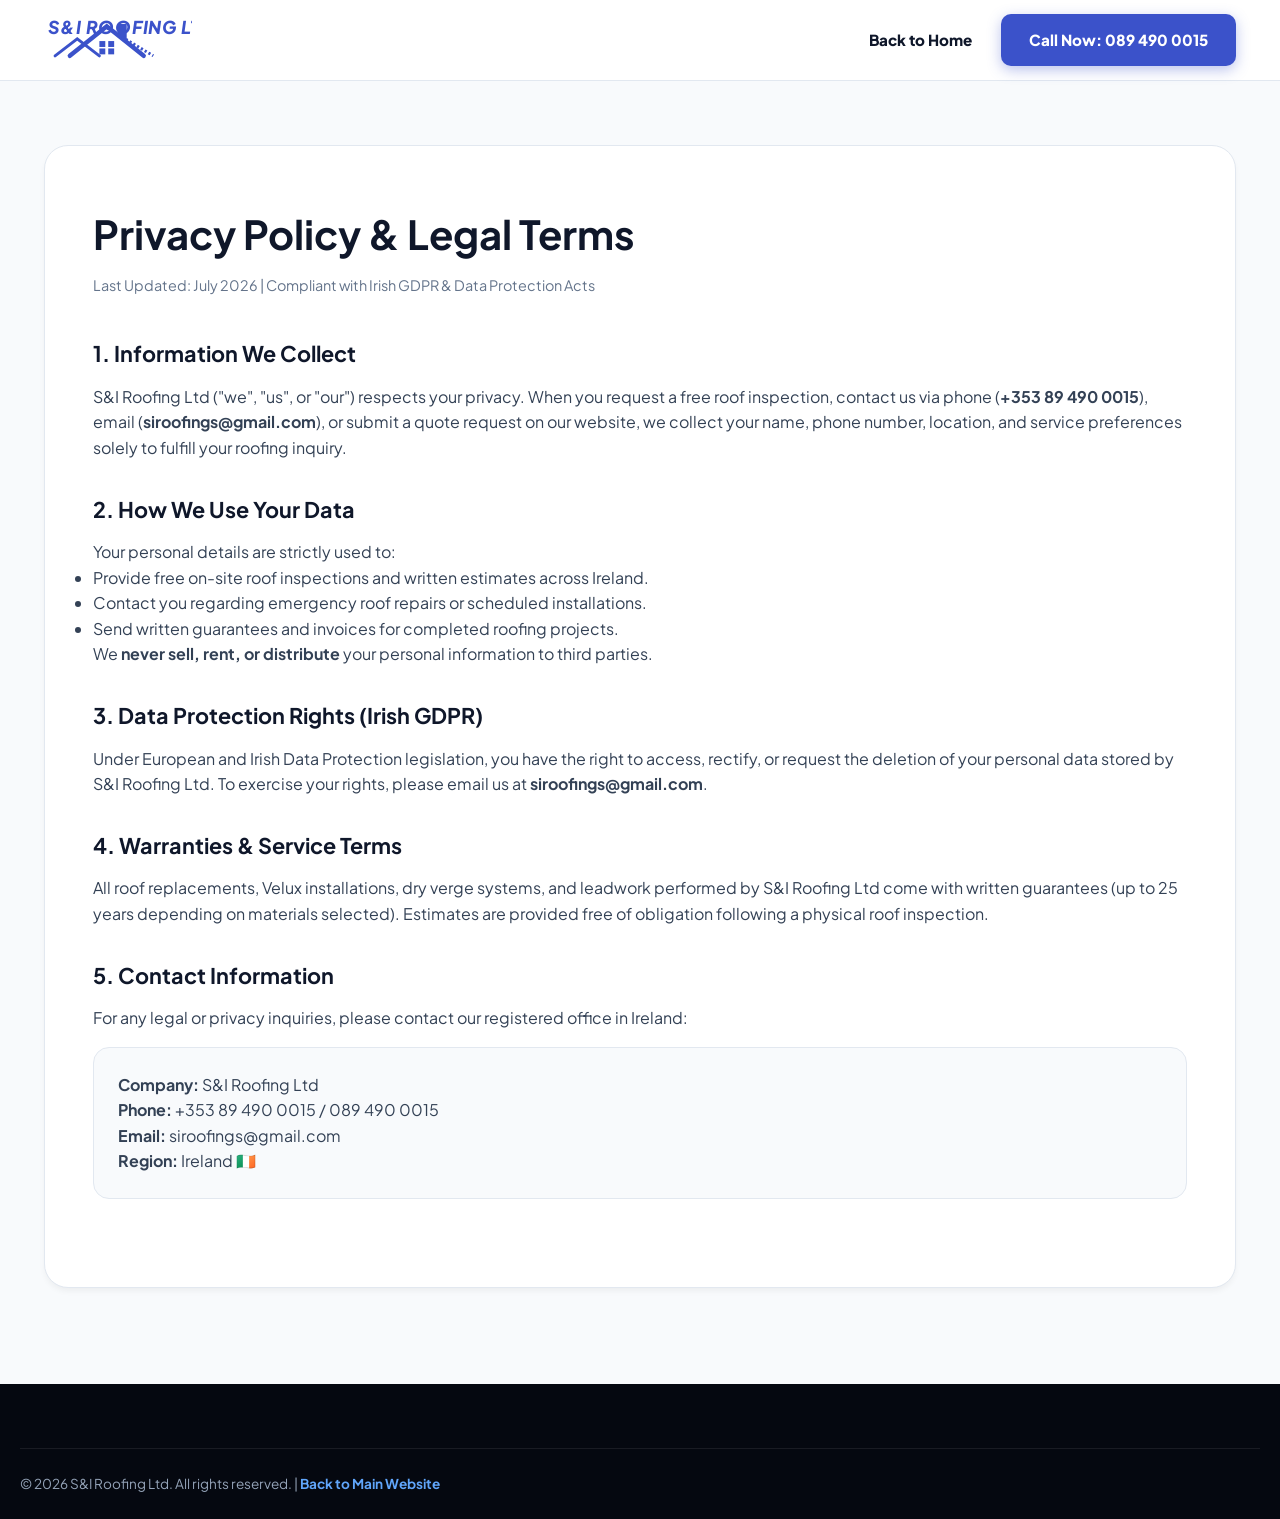
==== privacy.html @ 0b9075a7 "Update owner phone (+353 89 490 0015), fix dark contrast UI/UX, add auto-scroll marquee gallery and " ====
<!DOCTYPE html>
<html lang="en">
<head>
    <meta charset="UTF-8">
    <meta name="viewport" content="width=device-width, initial-scale=1.0">
    <title>Privacy Policy & Terms of Service | S&I Roofing Ltd Ireland</title>
    <meta name="description" content="Privacy policy and legal terms for S&I Roofing Ltd, registered in Ireland. Learn how we handle customer data under Irish GDPR laws.">
    <link rel="stylesheet" href="styles.css">
    <link rel="preconnect" href="https://fonts.googleapis.com">
    <link rel="preconnect" href="https://fonts.gstatic.com" crossorigin>
    <link href="https://fonts.googleapis.com/css2?family=Plus+Jakarta+Sans:wght@400;600;700;800&display=swap" rel="stylesheet">
</head>
<body class="legal-body">

    <!-- Header Navigation -->
    <header class="header">
        <div class="container nav-container">
            <a href="index.html" class="logo">
                <div class="logo-wrapper">
                    <svg class="logo-icon" viewBox="0 0 200 65" fill="none" xmlns="http://www.w3.org/2000/svg">
                        <text x="5" y="28" font-family="'Plus Jakarta Sans', sans-serif" font-weight="900" font-style="italic" font-size="24" fill="#3B52CA" letter-spacing="1">S&amp;I ROOFING LTD</text>
                        <path d="M15 58L45 35L75 58" stroke="#3B52CA" stroke-width="4" stroke-linecap="round"/>
                        <path d="M35 58L85 18L135 58" stroke="#3B52CA" stroke-width="6" stroke-linecap="round"/>
                        <path d="M100 28V15H112V37" fill="#3B52CA"/>
                        <rect x="75" y="38" width="8" height="8" fill="#3B52CA"/>
                        <rect x="87" y="38" width="8" height="8" fill="#3B52CA"/>
                        <rect x="75" y="48" width="8" height="8" fill="#3B52CA"/>
                        <rect x="87" y="48" width="8" height="8" fill="#3B52CA"/>
                        <line x1="85" y1="20" x2="148" y2="58" stroke="#3B52CA" stroke-width="4" stroke-dasharray="3 3"/>
                    </svg>
                </div>
            </a>

            <nav class="nav-menu">
                <a href="index.html">Back to Home</a>
                <a href="tel:+353894900015" class="btn btn-primary nav-cta">Call Now: 089 490 0015</a>
            </nav>
        </div>
    </header>

    <main class="container legal-content">
        <div class="legal-box">
            <h1>Privacy Policy &amp; Legal Terms</h1>
            <p class="legal-updated">Last Updated: July 2026 | Compliant with Irish GDPR &amp; Data Protection Acts</p>

            <section class="legal-section">
                <h2>1. Information We Collect</h2>
                <p>S&I Roofing Ltd ("we", "us", or "our") respects your privacy. When you request a free roof inspection, contact us via phone (<strong>+353 89 490 0015</strong>), email (<strong>siroofings@gmail.com</strong>), or submit a quote request on our website, we collect your name, phone number, location, and service preferences solely to fulfill your roofing inquiry.</p>
            </section>

            <section class="legal-section">
                <h2>2. How We Use Your Data</h2>
                <p>Your personal details are strictly used to:</p>
                <ul>
                    <li>Provide free on-site roof inspections and written estimates across Ireland.</li>
                    <li>Contact you regarding emergency roof repairs or scheduled installations.</li>
                    <li>Send written guarantees and invoices for completed roofing projects.</li>
                </ul>
                <p>We <strong>never sell, rent, or distribute</strong> your personal information to third parties.</p>
            </section>

            <section class="legal-section">
                <h2>3. Data Protection Rights (Irish GDPR)</h2>
                <p>Under European and Irish Data Protection legislation, you have the right to access, rectify, or request the deletion of your personal data stored by S&I Roofing Ltd. To exercise your rights, please email us at <strong>siroofings@gmail.com</strong>.</p>
            </section>

            <section class="legal-section">
                <h2>4. Warranties &amp; Service Terms</h2>
                <p>All roof replacements, Velux installations, dry verge systems, and leadwork performed by S&I Roofing Ltd come with written guarantees (up to 25 years depending on materials selected). Estimates are provided free of obligation following a physical roof inspection.</p>
            </section>

            <section class="legal-section">
                <h2>5. Contact Information</h2>
                <p>For any legal or privacy inquiries, please contact our registered office in Ireland:</p>
                <div class="legal-contact-card">
                    <p><strong>Company:</strong> S&amp;I Roofing Ltd</p>
                    <p><strong>Phone:</strong> +353 89 490 0015 / 089 490 0015</p>
                    <p><strong>Email:</strong> siroofings@gmail.com</p>
                    <p><strong>Region:</strong> Ireland 🇮🇪</p>
                </div>
            </section>
        </div>
    </main>

    <footer class="footer">
        <div class="container footer-bottom">
            <p>&copy; 2026 S&amp;I Roofing Ltd. All rights reserved. | <a href="index.html" class="legal-link">Back to Main Website</a></p>
        </div>
    </footer>

</body>
</html>
---- styles.css ----
/* ==========================================================================
   S&I ROOFING LTD - HIGH-CONTRAST EXECUTIVE DESIGN SYSTEM
   Brand Colors: Royal Blue (#3B52CA), Navy Midnight (#0B1120), Ice Blue (#F0F4FF)
   ========================================================================== */

:root {
    --brand-blue: #3B52CA;
    --brand-blue-hover: #273CB5;
    --brand-blue-light: #60A5FA;
    --brand-blue-soft: #EEF2FF;
    --brand-blue-glow: rgba(59, 82, 202, 0.35);
    
    --navy-dark: #0B1120;
    --navy-card: #151F38;
    --navy-border: rgba(255, 255, 255, 0.15);
    
    --text-heading: #0F172A;
    --text-body: #334155;
    --text-muted: #64748B;
    
    --bg-light: #F8FAFC;
    --bg-card: #FFFFFF;
    
    --gold: #F59E0B;
    --emerald: #10B981;
    --border-color: #E2E8F0;
    
    --radius-sm: 10px;
    --radius-md: 16px;
    --radius-lg: 24px;
    
    --shadow-sm: 0 4px 6px -1px rgba(0, 0, 0, 0.05);
    --shadow-md: 0 12px 24px -4px rgba(59, 82, 202, 0.15);
    --shadow-lg: 0 25px 50px -12px rgba(11, 17, 32, 0.25);
    
    --transition: all 0.3s cubic-bezier(0.16, 1, 0.3, 1);
}

* {
    margin: 0;
    padding: 0;
    box-sizing: border-box;
}

html {
    scroll-behavior: smooth;
}

body {
    font-family: 'Plus Jakarta Sans', -apple-system, BlinkMacSystemFont, sans-serif;
    color: var(--text-body);
    background-color: var(--bg-card);
    line-height: 1.6;
    overflow-x: hidden;
}

.container {
    max-width: 1240px;
    margin: 0 auto;
    padding: 0 1.5rem;
}

/* Top Announcement Bar */
.top-bar {
    background: var(--navy-dark);
    color: #CBD5E1;
    font-size: 0.85rem;
    padding: 0.6rem 0;
    border-bottom: 1px solid rgba(255, 255, 255, 0.1);
}

.top-bar-content {
    display: flex;
    justify-content: space-between;
    align-items: center;
    flex-wrap: wrap;
    gap: 0.5rem;
}

.top-left {
    display: flex;
    align-items: center;
    gap: 0.5rem;
    color: #F8FAFC;
    font-weight: 700;
}

.pulse-dot {
    width: 8px;
    height: 8px;
    background-color: var(--emerald);
    border-radius: 50%;
    box-shadow: 0 0 0 0 rgba(16, 185, 129, 0.8);
    animation: pulse 1.8s infinite;
}

@keyframes pulse {
    0% { transform: scale(0.95); box-shadow: 0 0 0 0 rgba(16, 185, 129, 0.8); }
    70% { transform: scale(1); box-shadow: 0 0 0 8px rgba(16, 185, 129, 0); }
    100% { transform: scale(0.95); box-shadow: 0 0 0 0 rgba(16, 185, 129, 0); }
}

.top-right {
    display: flex;
    gap: 1.25rem;
    align-items: center;
}

.top-phone, .top-email {
    color: #93C5FD !important;
    text-decoration: none;
    font-weight: 800;
    transition: var(--transition);
}

.top-phone:hover, .top-email:hover {
    color: #FFFFFF !important;
    text-decoration: underline;
}

/* Header & Nav */
.header {
    background: rgba(255, 255, 255, 0.96);
    backdrop-filter: blur(16px);
    position: sticky;
    top: 0;
    z-index: 1000;
    padding: 0.8rem 0;
    border-bottom: 1px solid var(--border-color);
}

.nav-container {
    display: flex;
    justify-content: space-between;
    align-items: center;
}

.logo-icon {
    height: 48px;
    width: auto;
}

.nav-menu {
    display: flex;
    align-items: center;
    gap: 1.8rem;
}

.nav-menu a {
    text-decoration: none;
    color: var(--text-heading);
    font-weight: 800;
    font-size: 0.95rem;
    transition: var(--transition);
}

.nav-menu a:hover {
    color: var(--brand-blue);
}

.mobile-toggle {
    display: none;
    background: none;
    border: none;
    cursor: pointer;
    flex-direction: column;
    gap: 5px;
}

.mobile-toggle span {
    width: 24px;
    height: 3px;
    background-color: var(--text-heading);
    border-radius: 2px;
}

/* Buttons */
.btn {
    display: inline-flex;
    align-items: center;
    justify-content: center;
    gap: 0.5rem;
    padding: 0.85rem 1.75rem;
    border-radius: var(--radius-sm);
    font-weight: 800;
    font-size: 0.95rem;
    text-decoration: none;
    transition: var(--transition);
    cursor: pointer;
    border: none;
}

.btn-primary {
    background-color: var(--brand-blue);
    color: #FFFFFF !important;
    box-shadow: 0 4px 14px var(--brand-blue-glow);
}

.btn-primary:hover {
    background-color: var(--brand-blue-hover);
    transform: translateY(-2px);
    box-shadow: 0 8px 20px rgba(59, 82, 202, 0.4);
}

.btn-block {
    width: 100%;
}

/* Hero Section */
.hero {
    background: linear-gradient(135deg, #0F172A 0%, #151F38 100%);
    color: #FFFFFF;
    padding: 5rem 0 6rem;
    position: relative;
    overflow: hidden;
}

.hero-grid {
    display: grid;
    grid-template-columns: 1.15fr 0.85fr;
    gap: 3.5rem;
    align-items: center;
    position: relative;
    z-index: 2;
}

.hero-badge {
    display: inline-flex;
    align-items: center;
    gap: 0.5rem;
    background: rgba(59, 82, 202, 0.25);
    border: 1px solid rgba(59, 82, 202, 0.5);
    padding: 0.45rem 1rem;
    border-radius: 50px;
    font-size: 0.85rem;
    font-weight: 800;
    color: #93C5FD;
    margin-bottom: 1.5rem;
}

.hero-text-side h1 {
    font-size: 3.2rem;
    font-weight: 900;
    line-height: 1.15;
    margin-bottom: 1.25rem;
    letter-spacing: -0.5px;
}

.hero-tagline {
    font-size: 1.2rem;
    color: #CBD5E1;
    margin-bottom: 2rem;
    line-height: 1.6;
}

.hero-highlights {
    display: flex;
    flex-direction: column;
    gap: 0.85rem;
    margin-bottom: 2.5rem;
}

.highlight-item {
    display: flex;
    align-items: center;
    gap: 0.75rem;
    font-weight: 800;
    color: #F8FAFC;
}

.custom-badge-icon {
    width: 24px;
    height: 24px;
    background: var(--brand-blue);
    color: #FFFFFF;
    border-radius: 50%;
    display: flex;
    align-items: center;
    justify-content: center;
    font-size: 0.85rem;
    font-weight: 900;
}

.hero-call-now {
    display: flex;
    align-items: center;
    gap: 1rem;
    background: rgba(255, 255, 255, 0.08);
    backdrop-filter: blur(10px);
    padding: 1rem 1.5rem;
    border-radius: var(--radius-md);
    border: 1px solid rgba(255, 255, 255, 0.15);
}

.call-avatar {
    font-size: 1.75rem;
    background: var(--brand-blue);
    width: 50px;
    height: 50px;
    display: flex;
    align-items: center;
    justify-content: center;
    border-radius: 50%;
}

.call-label {
    display: block;
    font-size: 0.85rem;
    color: #94A3B8;
}

.call-numbers {
    display: flex;
    gap: 0.5rem;
    align-items: center;
}

.phone-link {
    color: #FFFFFF !important;
    font-size: 1.2rem;
    font-weight: 900;
    text-decoration: none;
}

.phone-link:hover {
    color: #93C5FD !important;
}

.quote-card {
    background: var(--bg-card);
    color: var(--text-heading);
    padding: 2.5rem 2rem;
    border-radius: var(--radius-lg);
    box-shadow: var(--shadow-lg);
}

.quote-card-header h3 {
    font-size: 1.6rem;
    font-weight: 900;
    margin-bottom: 0.35rem;
}

.form-group {
    margin-bottom: 1.25rem;
}

.form-group label {
    display: block;
    font-size: 0.85rem;
    font-weight: 800;
    margin-bottom: 0.4rem;
}

.form-input {
    width: 100%;
    padding: 0.85rem 1rem;
    border-radius: var(--radius-sm);
    border: 1.5px solid var(--border-color);
    font-family: inherit;
    font-size: 0.95rem;
    outline: none;
    transition: var(--transition);
}

.form-input:focus {
    border-color: var(--brand-blue);
    box-shadow: 0 0 0 3px var(--brand-blue-glow);
}

/* Services Grid & Numbered Badges */
.section {
    padding: 6rem 0;
}

.section-title-wrap {
    max-width: 700px;
    margin: 0 auto 3.5rem;
}

.text-center { text-align: center; }

.section-subtitle {
    display: inline-block;
    color: var(--brand-blue);
    font-weight: 900;
    font-size: 0.85rem;
    letter-spacing: 1.5px;
    margin-bottom: 0.5rem;
}

.section-title-wrap h2 {
    font-size: 2.5rem;
    font-weight: 900;
    color: var(--text-heading);
    margin-bottom: 0.75rem;
}

.services-grid {
    display: grid;
    grid-template-columns: repeat(auto-fit, minmax(270px, 1fr));
    gap: 2rem;
}

.service-box {
    background: var(--bg-card);
    padding: 2.25rem 1.75rem;
    border-radius: var(--radius-md);
    border: 1px solid var(--border-color);
    box-shadow: var(--shadow-sm);
    transition: var(--transition);
    position: relative;
    cursor: pointer;
    display: flex;
    flex-direction: column;
}

.service-box:hover {
    transform: translateY(-8px);
    box-shadow: var(--shadow-md);
    border-color: rgba(59, 82, 202, 0.4);
}

.featured-box {
    border: 2px solid var(--brand-blue);
}

.box-badge {
    position: absolute;
    top: -12px;
    right: 20px;
    background: var(--brand-blue);
    color: #FFFFFF;
    font-size: 0.7rem;
    font-weight: 900;
    padding: 0.25rem 0.75rem;
    border-radius: 50px;
}

.service-number-badge {
    font-size: 1.8rem;
    font-weight: 900;
    color: var(--brand-blue);
    background: var(--brand-blue-soft);
    width: 54px;
    height: 54px;
    border-radius: 14px;
    display: flex;
    align-items: center;
    justify-content: center;
    margin-bottom: 1.25rem;
}

.service-number-badge.accent {
    background: var(--brand-blue);
    color: #FFFFFF;
}

.service-box h3 {
    font-size: 1.3rem;
    font-weight: 800;
    color: var(--text-heading);
    margin-bottom: 0.75rem;
}

.service-box p {
    font-size: 0.95rem;
    color: var(--text-body);
    margin-bottom: 1.5rem;
    flex-grow: 1;
}

.service-link-btn {
    color: var(--brand-blue);
    font-weight: 800;
    font-size: 0.9rem;
}

/* Bento Box Grid */
.bento-section {
    background-color: var(--bg-light);
}

.bento-grid {
    display: grid;
    grid-template-columns: repeat(12, 1fr);
    gap: 1.5rem;
}

.bento-card {
    border-radius: var(--radius-lg);
    padding: 2.5rem 2rem;
    position: relative;
    transition: var(--transition);
}

.bento-card:hover {
    transform: translateY(-5px);
    box-shadow: var(--shadow-lg);
}

.bento-span-8 { grid-column: span 8; }
.bento-span-4 { grid-column: span 4; }

.bento-card-primary {
    background: linear-gradient(135deg, var(--brand-blue) 0%, #1E3094 100%);
    color: #FFFFFF;
}

.bento-card-dark {
    background: var(--navy-dark);
    color: #FFFFFF;
}

.bento-card-light {
    background: var(--bg-card);
    border: 1px solid var(--border-color);
    color: var(--text-heading);
}

.bento-card-blue {
    background: var(--brand-blue-soft);
    border: 1px solid rgba(59, 82, 202, 0.2);
    color: var(--text-heading);
}

.bento-badge-top {
    display: inline-block;
    background: rgba(255, 255, 255, 0.2);
    font-size: 0.75rem;
    font-weight: 900;
    padding: 0.3rem 0.8rem;
    border-radius: 50px;
    margin-bottom: 1.25rem;
}

.bento-card h3 {
    font-size: 1.8rem;
    font-weight: 900;
    margin-bottom: 0.75rem;
}

.bento-stats-container {
    display: flex;
    gap: 2.5rem;
    margin-top: 2rem;
    padding-top: 1.5rem;
    border-top: 1px solid rgba(255, 255, 255, 0.15);
}

.stat-number {
    display: block;
    font-size: 2.2rem;
    font-weight: 900;
}

.stat-title {
    font-size: 0.85rem;
    opacity: 0.85;
}

.status-indicator {
    display: flex;
    align-items: center;
    gap: 0.5rem;
    font-size: 0.75rem;
    font-weight: 800;
    color: var(--emerald);
    margin-bottom: 1rem;
}

.live-pulse {
    width: 8px;
    height: 8px;
    background: var(--emerald);
    border-radius: 50%;
    box-shadow: 0 0 0 0 rgba(16, 185, 129, 0.8);
    animation: pulse 1.8s infinite;
}

.bento-call-btn {
    display: inline-block;
    background: var(--brand-blue);
    color: #FFFFFF !important;
    text-decoration: none;
    padding: 0.75rem 1.25rem;
    border-radius: var(--radius-sm);
    font-weight: 800;
    margin-top: 1rem;
}

.bento-phone-highlight {
    font-size: 1.3rem;
    font-weight: 900;
    color: var(--brand-blue);
    text-decoration: none;
    display: block;
}

.bento-subtext {
    font-size: 0.9rem;
    font-weight: 700;
    color: var(--text-muted);
}

.bento-email-highlight {
    display: block;
    margin-top: 0.4rem;
    color: var(--text-body);
    font-weight: 700;
}

/* Continuous Auto-Scrolling Portfolio Marquee */
.portfolio-top-bar {
    display: flex;
    justify-content: space-between;
    align-items: flex-end;
    margin-bottom: 2.5rem;
}

.slider-controls-wrap {
    display: flex;
    gap: 0.75rem;
}

.slider-nav-btn {
    width: 48px;
    height: 48px;
    border-radius: 50%;
    border: 1px solid var(--border-color);
    background: var(--bg-card);
    font-size: 1.2rem;
    cursor: pointer;
    transition: var(--transition);
    display: flex;
    align-items: center;
    justify-content: center;
}

.slider-nav-btn:hover {
    background: var(--brand-blue);
    color: #FFFFFF;
    border-color: var(--brand-blue);
}

.marquee-viewport {
    overflow-x: auto;
    scroll-behavior: smooth;
    scrollbar-width: none;
    padding-bottom: 1rem;
}

.marquee-viewport::-webkit-scrollbar { display: none; }

.marquee-track {
    display: flex;
    gap: 2rem;
    width: max-content;
}

.portfolio-item-card {
    width: 360px;
    background: var(--bg-card);
    border-radius: var(--radius-md);
    overflow: hidden;
    border: 1px solid var(--border-color);
    box-shadow: var(--shadow-sm);
    cursor: pointer;
    transition: var(--transition);
}

.portfolio-item-card:hover {
    transform: translateY(-6px);
    box-shadow: var(--shadow-md);
}

.item-img-box {
    position: relative;
    height: 230px;
}

.item-img-box img {
    width: 100%;
    height: 100%;
    object-fit: cover;
}

.item-overlay {
    position: absolute;
    inset: 0;
    background: rgba(11, 17, 32, 0.6);
    backdrop-filter: blur(4px);
    display: flex;
    align-items: center;
    justify-content: center;
    color: #FFFFFF;
    font-weight: 800;
    opacity: 0;
    transition: opacity 0.3s ease;
}

.portfolio-item-card:hover .item-overlay { opacity: 1; }

.item-details {
    padding: 1.25rem;
}

.item-tag {
    display: inline-block;
    background: var(--brand-blue-soft);
    color: var(--brand-blue);
    font-size: 0.75rem;
    font-weight: 800;
    padding: 0.25rem 0.65rem;
    border-radius: 50px;
    margin-bottom: 0.5rem;
}

.item-details h4 {
    font-size: 1.1rem;
    font-weight: 800;
    color: var(--text-heading);
}

/* Reviews & FAQ */
.reviews-section {
    background: var(--bg-light);
}

.reviews-grid {
    display: grid;
    grid-template-columns: repeat(auto-fit, minmax(300px, 1fr));
    gap: 2rem;
}

.review-card {
    background: var(--bg-card);
    padding: 2.25rem;
    border-radius: var(--radius-lg);
    border: 1px solid var(--border-color);
}

.review-stars { color: var(--gold); margin-bottom: 1rem; }

.reviewer-profile {
    display: flex;
    align-items: center;
    gap: 1rem;
    margin-top: 1.5rem;
}

.reviewer-img, .avatar-placeholder {
    width: 48px;
    height: 48px;
    border-radius: 50%;
    object-fit: cover;
}

.avatar-placeholder {
    background: var(--brand-blue-soft);
    color: var(--brand-blue);
    font-weight: 800;
    display: flex;
    align-items: center;
    justify-content: center;
}

.faq-accordion-container {
    max-width: 800px;
    margin: 0 auto;
    display: flex;
    flex-direction: column;
    gap: 1rem;
}

.faq-item {
    border: 1px solid var(--border-color);
    border-radius: var(--radius-md);
    background: var(--bg-card);
    overflow: hidden;
}

.faq-header {
    width: 100%;
    padding: 1.25rem 1.5rem;
    background: none;
    border: none;
    text-align: left;
    font-size: 1.05rem;
    font-weight: 800;
    color: var(--text-heading);
    cursor: pointer;
    display: flex;
    justify-content: space-between;
    align-items: center;
}

.faq-body {
    padding: 0 1.5rem 1.25rem;
    display: none;
}

.faq-item.active .faq-body { display: block; }

/* HIGH-CONTRAST Contact Section (FIXES SCREENSHOT CONTRAST) */
.contact-section {
    background: #090E1A;
    color: #FFFFFF;
}

.contact-card-box {
    display: grid;
    grid-template-columns: 1fr 1fr;
    gap: 4rem;
}

.contact-info-col h2 {
    font-size: 2.5rem;
    font-weight: 900;
    margin-bottom: 1rem;
    color: #FFFFFF;
}

.contact-intro {
    color: #CBD5E1;
    font-size: 1.05rem;
}

.contact-details-list {
    margin-top: 2.5rem;
    display: flex;
    flex-direction: column;
    gap: 1.5rem;
}

.contact-detail-item {
    display: flex;
    gap: 1.25rem;
    align-items: flex-start;
}

.detail-icon {
    font-size: 1.5rem;
    background: rgba(255, 255, 255, 0.1);
    padding: 0.85rem;
    border-radius: 14px;
}

.detail-title {
    color: #94A3B8;
    display: block;
    font-size: 0.85rem;
    text-transform: uppercase;
    letter-spacing: 0.5px;
    margin-bottom: 0.2rem;
}

.detail-value {
    font-size: 1.15rem;
}

/* High Contrast Links on Dark Background */
.contact-highlight-link {
    color: #60A5FA !important;
    text-decoration: none;
    font-weight: 800;
}

.contact-highlight-link:hover {
    color: #FFFFFF !important;
    text-decoration: underline;
}

.whatsapp-badge-link {
    display: inline-block;
    color: #25D366 !important;
    font-weight: 800;
    text-decoration: none;
    background: rgba(37, 211, 102, 0.12);
    padding: 0.4rem 0.9rem;
    border-radius: 50px;
    border: 1px solid rgba(37, 211, 102, 0.3);
    margin-top: 0.2rem;
}

.whatsapp-badge-link:hover {
    background: rgba(37, 211, 102, 0.25);
}

.detail-value-text {
    color: #F8FAFC;
    font-weight: 700;
}

.contact-form-col {
    background: #151F38;
    padding: 2.5rem;
    border-radius: var(--radius-lg);
    border: 1px solid rgba(255, 255, 255, 0.15);
}

.contact-form-col h3 {
    font-size: 1.5rem;
    font-weight: 800;
    color: #FFFFFF;
    margin-bottom: 1.5rem;
}

.contact-form-col label {
    color: #F8FAFC;
}

/* Modals */
.modal-overlay {
    position: fixed;
    inset: 0;
    background: rgba(9, 14, 26, 0.8);
    backdrop-filter: blur(8px);
    display: none;
    align-items: center;
    justify-content: center;
    z-index: 9999;
    padding: 1.5rem;
}

.modal-overlay.active { display: flex; }

.modal-card {
    background: var(--bg-card);
    max-width: 600px;
    width: 100%;
    border-radius: var(--radius-lg);
    padding: 2.5rem;
    position: relative;
    box-shadow: var(--shadow-lg);
    animation: modalSlideUp 0.3s cubic-bezier(0.16, 1, 0.3, 1);
}

@keyframes modalSlideUp {
    from { opacity: 0; transform: translateY(30px); }
    to { opacity: 1; transform: translateY(0); }
}

.modal-close {
    position: absolute;
    top: 20px;
    right: 20px;
    background: var(--bg-light);
    border: none;
    width: 36px;
    height: 36px;
    border-radius: 50%;
    font-size: 1.5rem;
    cursor: pointer;
}

.modal-header {
    display: flex;
    align-items: center;
    gap: 1rem;
    margin-bottom: 1.5rem;
}

.modal-number-badge {
    font-size: 1.5rem;
    font-weight: 900;
    background: var(--brand-blue);
    color: #FFFFFF;
    width: 48px;
    height: 48px;
    border-radius: 12px;
    display: flex;
    align-items: center;
    justify-content: center;
}

.modal-features {
    margin-top: 1.5rem;
    background: var(--bg-light);
    padding: 1.25rem;
    border-radius: var(--radius-sm);
}

.modal-features ul { list-style: none; margin-top: 0.5rem; }
.modal-features li { font-weight: 700; color: var(--text-heading); margin-bottom: 0.4rem; }

.modal-footer { margin-top: 2rem; }

.lightbox-card {
    background: var(--bg-card);
    max-width: 800px;
    width: 100%;
    border-radius: var(--radius-lg);
    overflow: hidden;
    position: relative;
}

.lightbox-img-box { height: 450px; }
.lightbox-img-box img { width: 100%; height: 100%; object-fit: cover; }
.lightbox-info { padding: 1.5rem 2rem; }

/* Footer & Legal Links */
.footer {
    background: #050810;
    color: #94A3B8;
    padding: 4rem 0 0;
}

.footer-grid {
    display: grid;
    grid-template-columns: 1.5fr 1fr 1fr 1fr;
    gap: 3rem;
    margin-bottom: 3rem;
}

.footer-logo {
    font-size: 1.4rem;
    font-weight: 900;
    color: #FFFFFF;
    margin-bottom: 1rem;
}

.footer-desc {
    color: #94A3B8;
    font-size: 0.9rem;
}

.footer-col h4 {
    color: #FFFFFF;
    margin-bottom: 1.25rem;
    font-size: 1.05rem;
}

.footer-links-list {
    list-style: none;
    display: flex;
    flex-direction: column;
    gap: 0.6rem;
}

.footer-links-list a, .footer-links-list span {
    color: #CBD5E1;
    text-decoration: none;
    font-size: 0.9rem;
    font-weight: 600;
    transition: var(--transition);
}

.footer-links-list a:hover {
    color: #60A5FA;
}

.footer-contact-link {
    color: #93C5FD;
    text-decoration: none;
    font-weight: 700;
}

.footer-contact-link:hover {
    color: #FFFFFF;
    text-decoration: underline;
}

.footer-bottom {
    border-top: 1px solid rgba(255, 255, 255, 0.08);
    padding: 1.5rem 0;
    font-size: 0.85rem;
}

.footer-bottom-flex {
    display: flex;
    justify-content: space-between;
    align-items: center;
    flex-wrap: wrap;
    gap: 1rem;
}

.legal-link {
    color: #60A5FA;
    text-decoration: none;
    font-weight: 700;
}

.legal-link:hover {
    color: #FFFFFF;
}

.footer-legal-links {
    display: flex;
    gap: 0.75rem;
    align-items: center;
}

/* Floating Action Buttons */
.fixed-actions {
    position: fixed;
    bottom: 25px;
    right: 25px;
    display: flex;
    flex-direction: column;
    gap: 14px;
    z-index: 9000;
}

.floating-btn {
    width: 58px;
    height: 58px;
    border-radius: 50%;
    display: flex;
    align-items: center;
    justify-content: center;
    color: #FFFFFF;
    box-shadow: 0 10px 25px rgba(0, 0, 0, 0.35);
    transition: var(--transition);
    text-decoration: none;
}

.call-btn { background: var(--brand-blue); }
.wa-btn { background: #25D366; }

.floating-btn:hover {
    transform: scale(1.12);
}

.floating-btn svg { width: 28px; height: 28px; }

/* Legal Page Styles */
.legal-body {
    background-color: var(--bg-light);
}

.legal-content {
    padding: 4rem 1.5rem 6rem;
}

.legal-box {
    background: var(--bg-card);
    padding: 3.5rem 3rem;
    border-radius: var(--radius-lg);
    box-shadow: var(--shadow-sm);
    border: 1px solid var(--border-color);
}

.legal-box h1 {
    font-size: 2.5rem;
    color: var(--text-heading);
    margin-bottom: 0.5rem;
}

.legal-updated {
    color: var(--text-muted);
    font-size: 0.9rem;
    margin-bottom: 2.5rem;
}

.legal-section {
    margin-bottom: 2rem;
}

.legal-section h2 {
    font-size: 1.35rem;
    color: var(--text-heading);
    margin-bottom: 0.75rem;
}

.legal-contact-card {
    background: var(--bg-light);
    padding: 1.5rem;
    border-radius: var(--radius-md);
    margin-top: 1rem;
    border: 1px solid var(--border-color);
}

/* Responsive */
@media (max-width: 992px) {
    .hero-grid, .contact-card-box { grid-template-columns: 1fr; }
    .bento-span-8, .bento-span-4 { grid-column: span 12; }
    .footer-grid { grid-template-columns: 1fr 1fr; }
}

@media (max-width: 768px) {
    .mobile-toggle { display: flex; }
    .nav-menu { display: none; }
    .hero-text-side h1 { font-size: 2.2rem; }
    .footer-grid { grid-template-columns: 1fr; }
    .footer-bottom-flex { flex-direction: column; text-align: center; }
}
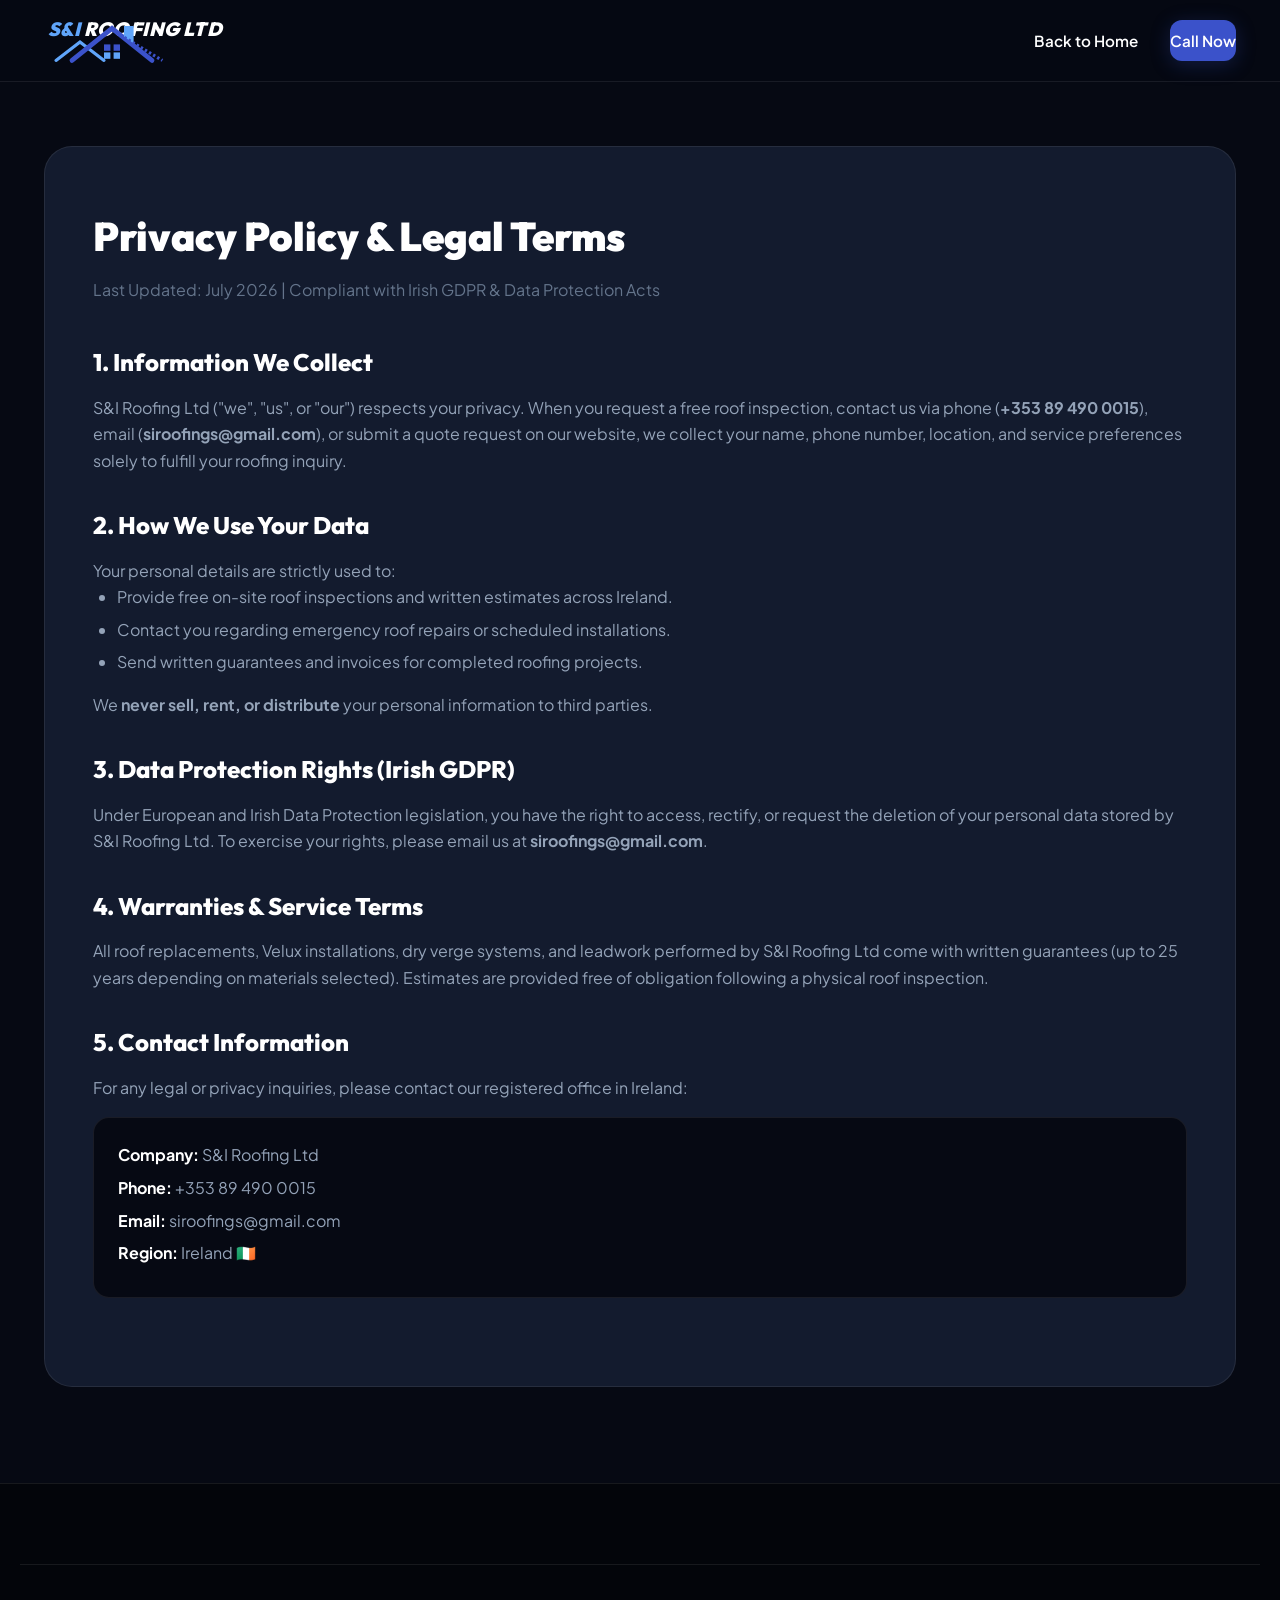
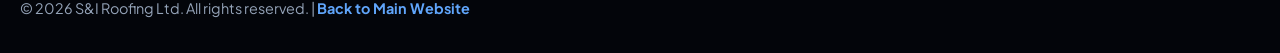
==== commit d8478c8b: "Fix portfolio marquee bugs, add side fade mask, implement scroll reveal system, and rewrite theme to" ====
--- a/privacy.html
+++ b/privacy.html
@@ -8,75 +8,77 @@
     <link rel="stylesheet" href="styles.css">
     <link rel="preconnect" href="https://fonts.googleapis.com">
     <link rel="preconnect" href="https://fonts.gstatic.com" crossorigin>
-    <link href="https://fonts.googleapis.com/css2?family=Plus+Jakarta+Sans:wght@400;600;700;800&display=swap" rel="stylesheet">
+    <link href="https://fonts.googleapis.com/css2?family=Outfit:wght@400;600;700;800;900&family=Plus+Jakarta+Sans:wght@300;400;500;600;700;800;900&display=swap" rel="stylesheet">
 </head>
-<body class="legal-body">
+<body class="legal-body" style="background-color: #060913;">
 
     <!-- Header Navigation -->
     <header class="header">
         <div class="container nav-container">
             <a href="index.html" class="logo">
                 <div class="logo-wrapper">
-                    <svg class="logo-icon" viewBox="0 0 200 65" fill="none" xmlns="http://www.w3.org/2000/svg">
-                        <text x="5" y="28" font-family="'Plus Jakarta Sans', sans-serif" font-weight="900" font-style="italic" font-size="24" fill="#3B52CA" letter-spacing="1">S&amp;I ROOFING LTD</text>
-                        <path d="M15 58L45 35L75 58" stroke="#3B52CA" stroke-width="4" stroke-linecap="round"/>
+                    <svg class="logo-icon" viewBox="0 0 280 65" fill="none" xmlns="http://www.w3.org/2000/svg">
+                        <text x="5" y="28" font-family="'Outfit', sans-serif" font-weight="900" font-style="italic" font-size="24" fill="#FFFFFF" letter-spacing="0.5">
+                            <tspan fill="#60A5FA">S&amp;I</tspan> ROOFING LTD
+                        </text>
+                        <path d="M15 58L45 35L75 58" stroke="#60A5FA" stroke-width="4" stroke-linecap="round"/>
                         <path d="M35 58L85 18L135 58" stroke="#3B52CA" stroke-width="6" stroke-linecap="round"/>
-                        <path d="M100 28V15H112V37" fill="#3B52CA"/>
+                        <path d="M100 28V15H112V37" fill="#60A5FA"/>
                         <rect x="75" y="38" width="8" height="8" fill="#3B52CA"/>
                         <rect x="87" y="38" width="8" height="8" fill="#3B52CA"/>
-                        <rect x="75" y="48" width="8" height="8" fill="#3B52CA"/>
-                        <rect x="87" y="48" width="8" height="8" fill="#3B52CA"/>
+                        <rect x="75" y="48" width="8" height="8" fill="#60A5FA"/>
+                        <rect x="87" y="48" width="8" height="8" fill="#60A5FA"/>
                         <line x1="85" y1="20" x2="148" y2="58" stroke="#3B52CA" stroke-width="4" stroke-dasharray="3 3"/>
                     </svg>
                 </div>
             </a>
 
             <nav class="nav-menu">
-                <a href="index.html">Back to Home</a>
-                <a href="tel:+353894900015" class="btn btn-primary nav-cta">Call Now: 089 490 0015</a>
+                <a href="index.html" style="color: #FFFFFF;">Back to Home</a>
+                <a href="tel:+353894900015" class="btn btn-primary nav-cta">Call Now</a>
             </nav>
         </div>
     </header>
 
-    <main class="container legal-content">
-        <div class="legal-box">
-            <h1>Privacy Policy &amp; Legal Terms</h1>
-            <p class="legal-updated">Last Updated: July 2026 | Compliant with Irish GDPR &amp; Data Protection Acts</p>
+    <main class="container legal-content" style="padding: 4rem 1.5rem 6rem;">
+        <div class="legal-box" style="background-color: #131B2E; border: 1px solid rgba(255, 255, 255, 0.08); padding: 3.5rem 3rem; border-radius: 28px; color: #94A3B8;">
+            <h1 style="font-family: 'Outfit', sans-serif; font-weight: 900; color: #FFFFFF; font-size: 2.5rem; margin-bottom: 0.5rem;">Privacy Policy &amp; Legal Terms</h1>
+            <p class="legal-updated" style="color: #64748B; margin-bottom: 2.5rem;">Last Updated: July 2026 | Compliant with Irish GDPR &amp; Data Protection Acts</p>
 
-            <section class="legal-section">
-                <h2>1. Information We Collect</h2>
+            <section class="legal-section" style="margin-bottom: 2rem;">
+                <h2 style="font-family: 'Outfit', sans-serif; color: #FFFFFF; font-weight: 800; font-size: 1.5rem; margin-bottom: 0.75rem;">1. Information We Collect</h2>
                 <p>S&I Roofing Ltd ("we", "us", or "our") respects your privacy. When you request a free roof inspection, contact us via phone (<strong>+353 89 490 0015</strong>), email (<strong>siroofings@gmail.com</strong>), or submit a quote request on our website, we collect your name, phone number, location, and service preferences solely to fulfill your roofing inquiry.</p>
             </section>
 
-            <section class="legal-section">
-                <h2>2. How We Use Your Data</h2>
+            <section class="legal-section" style="margin-bottom: 2rem;">
+                <h2 style="font-family: 'Outfit', sans-serif; color: #FFFFFF; font-weight: 800; font-size: 1.5rem; margin-bottom: 0.75rem;">2. How We Use Your Data</h2>
                 <p>Your personal details are strictly used to:</p>
-                <ul>
-                    <li>Provide free on-site roof inspections and written estimates across Ireland.</li>
-                    <li>Contact you regarding emergency roof repairs or scheduled installations.</li>
-                    <li>Send written guarantees and invoices for completed roofing projects.</li>
+                <ul style="margin-left: 1.5rem; margin-bottom: 1rem; list-style-type: disc;">
+                    <li style="margin-bottom: 0.4rem;">Provide free on-site roof inspections and written estimates across Ireland.</li>
+                    <li style="margin-bottom: 0.4rem;">Contact you regarding emergency roof repairs or scheduled installations.</li>
+                    <li style="margin-bottom: 0.4rem;">Send written guarantees and invoices for completed roofing projects.</li>
                 </ul>
                 <p>We <strong>never sell, rent, or distribute</strong> your personal information to third parties.</p>
             </section>
 
-            <section class="legal-section">
-                <h2>3. Data Protection Rights (Irish GDPR)</h2>
+            <section class="legal-section" style="margin-bottom: 2rem;">
+                <h2 style="font-family: 'Outfit', sans-serif; color: #FFFFFF; font-weight: 800; font-size: 1.5rem; margin-bottom: 0.75rem;">3. Data Protection Rights (Irish GDPR)</h2>
                 <p>Under European and Irish Data Protection legislation, you have the right to access, rectify, or request the deletion of your personal data stored by S&I Roofing Ltd. To exercise your rights, please email us at <strong>siroofings@gmail.com</strong>.</p>
             </section>
 
-            <section class="legal-section">
-                <h2>4. Warranties &amp; Service Terms</h2>
+            <section class="legal-section" style="margin-bottom: 2rem;">
+                <h2 style="font-family: 'Outfit', sans-serif; color: #FFFFFF; font-weight: 800; font-size: 1.5rem; margin-bottom: 0.75rem;">4. Warranties &amp; Service Terms</h2>
                 <p>All roof replacements, Velux installations, dry verge systems, and leadwork performed by S&I Roofing Ltd come with written guarantees (up to 25 years depending on materials selected). Estimates are provided free of obligation following a physical roof inspection.</p>
             </section>
 
-            <section class="legal-section">
-                <h2>5. Contact Information</h2>
+            <section class="legal-section" style="margin-bottom: 2rem;">
+                <h2 style="font-family: 'Outfit', sans-serif; color: #FFFFFF; font-weight: 800; font-size: 1.5rem; margin-bottom: 0.75rem;">5. Contact Information</h2>
                 <p>For any legal or privacy inquiries, please contact our registered office in Ireland:</p>
-                <div class="legal-contact-card">
-                    <p><strong>Company:</strong> S&amp;I Roofing Ltd</p>
-                    <p><strong>Phone:</strong> +353 89 490 0015 / 089 490 0015</p>
-                    <p><strong>Email:</strong> siroofings@gmail.com</p>
-                    <p><strong>Region:</strong> Ireland 🇮🇪</p>
+                <div class="legal-contact-card" style="background-color: #060913; border: 1px solid rgba(255, 255, 255, 0.08); padding: 1.5rem; border-radius: 16px; margin-top: 1rem;">
+                    <p style="margin-bottom: 0.4rem;"><strong style="color: #FFFFFF;">Company:</strong> S&amp;I Roofing Ltd</p>
+                    <p style="margin-bottom: 0.4rem;"><strong style="color: #FFFFFF;">Phone:</strong> +353 89 490 0015</p>
+                    <p style="margin-bottom: 0.4rem;"><strong style="color: #FFFFFF;">Email:</strong> siroofings@gmail.com</p>
+                    <p style="margin-bottom: 0.4rem;"><strong style="color: #FFFFFF;">Region:</strong> Ireland 🇮🇪</p>
                 </div>
             </section>
         </div>
--- a/styles.css
+++ b/styles.css
@@ -1,39 +1,39 @@
 /* ==========================================================================
-   S&I ROOFING LTD - HIGH-CONTRAST EXECUTIVE DESIGN SYSTEM
-   Brand Colors: Royal Blue (#3B52CA), Navy Midnight (#0B1120), Ice Blue (#F0F4FF)
+   S&I ROOFING LTD - ULTRA-PREMIUM MIDNIGHT BENTO DESIGN SYSTEM
+   Brand Colors: Royal Blue (#3B52CA), Midnight Navy (#080C14), Sky Glow (#60A5FA)
    ========================================================================== */
 
 :root {
     --brand-blue: #3B52CA;
-    --brand-blue-hover: #273CB5;
+    --brand-blue-hover: #293EB5;
     --brand-blue-light: #60A5FA;
-    --brand-blue-soft: #EEF2FF;
-    --brand-blue-glow: rgba(59, 82, 202, 0.35);
+    --brand-blue-soft: rgba(59, 82, 202, 0.12);
+    --brand-blue-glow: rgba(59, 82, 202, 0.25);
     
-    --navy-dark: #0B1120;
-    --navy-card: #151F38;
-    --navy-border: rgba(255, 255, 255, 0.15);
+    --bg-main: #060913;
+    --bg-section: #0B0F19;
+    --bg-card: #131B2E;
+    --bg-card-hover: #1A243F;
     
-    --text-heading: #0F172A;
-    --text-body: #334155;
+    --border-color: rgba(255, 255, 255, 0.08);
+    --border-color-hover: rgba(96, 165, 250, 0.3);
+    
+    --text-heading: #FFFFFF;
+    --text-body: #94A3B8;
     --text-muted: #64748B;
-    
-    --bg-light: #F8FAFC;
-    --bg-card: #FFFFFF;
     
     --gold: #F59E0B;
     --emerald: #10B981;
-    --border-color: #E2E8F0;
     
-    --radius-sm: 10px;
-    --radius-md: 16px;
-    --radius-lg: 24px;
+    --radius-sm: 12px;
+    --radius-md: 20px;
+    --radius-lg: 28px;
     
-    --shadow-sm: 0 4px 6px -1px rgba(0, 0, 0, 0.05);
-    --shadow-md: 0 12px 24px -4px rgba(59, 82, 202, 0.15);
-    --shadow-lg: 0 25px 50px -12px rgba(11, 17, 32, 0.25);
+    --shadow-sm: 0 4px 10px rgba(0, 0, 0, 0.3);
+    --shadow-md: 0 12px 30px rgba(0, 0, 0, 0.5), 0 0 15px rgba(59, 82, 202, 0.1);
+    --shadow-lg: 0 30px 60px rgba(0, 0, 0, 0.7), 0 0 30px rgba(59, 82, 202, 0.15);
     
-    --transition: all 0.3s cubic-bezier(0.16, 1, 0.3, 1);
+    --transition: all 0.5s cubic-bezier(0.16, 1, 0.3, 1);
 }
 
 * {
@@ -49,8 +49,8 @@
 body {
     font-family: 'Plus Jakarta Sans', -apple-system, BlinkMacSystemFont, sans-serif;
     color: var(--text-body);
-    background-color: var(--bg-card);
-    line-height: 1.6;
+    background-color: var(--bg-main);
+    line-height: 1.65;
     overflow-x: hidden;
 }
 
@@ -60,72 +60,51 @@
     padding: 0 1.5rem;
 }
 
-/* Top Announcement Bar */
-.top-bar {
-    background: var(--navy-dark);
-    color: #CBD5E1;
-    font-size: 0.85rem;
-    padding: 0.6rem 0;
-    border-bottom: 1px solid rgba(255, 255, 255, 0.1);
-}
-
-.top-bar-content {
-    display: flex;
-    justify-content: space-between;
-    align-items: center;
-    flex-wrap: wrap;
-    gap: 0.5rem;
-}
-
-.top-left {
-    display: flex;
-    align-items: center;
-    gap: 0.5rem;
-    color: #F8FAFC;
-    font-weight: 700;
-}
-
-.pulse-dot {
-    width: 8px;
-    height: 8px;
-    background-color: var(--emerald);
-    border-radius: 50%;
-    box-shadow: 0 0 0 0 rgba(16, 185, 129, 0.8);
-    animation: pulse 1.8s infinite;
-}
-
-@keyframes pulse {
-    0% { transform: scale(0.95); box-shadow: 0 0 0 0 rgba(16, 185, 129, 0.8); }
-    70% { transform: scale(1); box-shadow: 0 0 0 8px rgba(16, 185, 129, 0); }
-    100% { transform: scale(0.95); box-shadow: 0 0 0 0 rgba(16, 185, 129, 0); }
-}
-
-.top-right {
-    display: flex;
-    gap: 1.25rem;
-    align-items: center;
-}
-
-.top-phone, .top-email {
-    color: #93C5FD !important;
-    text-decoration: none;
-    font-weight: 800;
-    transition: var(--transition);
-}
-
-.top-phone:hover, .top-email:hover {
-    color: #FFFFFF !important;
-    text-decoration: underline;
-}
-
-/* Header & Nav */
+/* ==========================================================================
+   SCROLL REVEAL ANIMATIONS
+   ========================================================================== */
+.reveal {
+    opacity: 0;
+    transform: translateY(40px) scale(0.98);
+    transition: opacity 1.2s cubic-bezier(0.16, 1, 0.3, 1), transform 1.2s cubic-bezier(0.16, 1, 0.3, 1);
+}
+
+.reveal.in-view {
+    opacity: 1;
+    transform: translateY(0) scale(1);
+}
+
+.reveal-stagger > * {
+    opacity: 0;
+    transform: translateY(30px);
+    transition: opacity 0.8s cubic-bezier(0.16, 1, 0.3, 1), transform 1s cubic-bezier(0.16, 1, 0.3, 1);
+}
+
+.reveal-stagger.in-view > * {
+    opacity: 1;
+    transform: translateY(0);
+}
+
+.reveal-stagger.in-view > *:nth-child(1) { transition-delay: 0.05s; }
+.reveal-stagger.in-view > *:nth-child(2) { transition-delay: 0.12s; }
+.reveal-stagger.in-view > *:nth-child(3) { transition-delay: 0.19s; }
+.reveal-stagger.in-view > *:nth-child(4) { transition-delay: 0.26s; }
+.reveal-stagger.in-view > *:nth-child(5) { transition-delay: 0.33s; }
+.reveal-stagger.in-view > *:nth-child(6) { transition-delay: 0.40s; }
+.reveal-stagger.in-view > *:nth-child(7) { transition-delay: 0.47s; }
+.reveal-stagger.in-view > *:nth-child(8) { transition-delay: 0.54s; }
+
+/* ==========================================================================
+   HEADER & NAVIGATION
+   ========================================================================== */
 .header {
-    background: rgba(255, 255, 255, 0.96);
-    backdrop-filter: blur(16px);
+    background: rgba(6, 9, 19, 0.8);
+    backdrop-filter: blur(20px);
+    -webkit-backdrop-filter: blur(20px);
     position: sticky;
     top: 0;
     z-index: 1000;
-    padding: 0.8rem 0;
+    padding: 0.9rem 0;
     border-bottom: 1px solid var(--border-color);
 }
 
@@ -135,27 +114,50 @@
     align-items: center;
 }
 
+.logo-wrapper {
+    height: 52px;
+    display: flex;
+    align-items: center;
+}
+
 .logo-icon {
-    height: 48px;
+    height: 100%;
     width: auto;
 }
 
 .nav-menu {
     display: flex;
     align-items: center;
-    gap: 1.8rem;
+    gap: 2rem;
 }
 
 .nav-menu a {
     text-decoration: none;
+    color: var(--text-body);
+    font-weight: 600;
+    font-size: 0.95rem;
+    transition: var(--transition);
+    position: relative;
+    padding: 0.5rem 0;
+}
+
+.nav-menu a::after {
+    content: '';
+    position: absolute;
+    bottom: 0;
+    left: 0;
+    width: 0;
+    height: 2px;
+    background-color: var(--brand-blue-light);
+    transition: var(--transition);
+}
+
+.nav-menu a:hover {
     color: var(--text-heading);
-    font-weight: 800;
-    font-size: 0.95rem;
-    transition: var(--transition);
-}
-
-.nav-menu a:hover {
-    color: var(--brand-blue);
+}
+
+.nav-menu a:hover::after {
+    width: 100%;
 }
 
 .mobile-toggle {
@@ -164,25 +166,28 @@
     border: none;
     cursor: pointer;
     flex-direction: column;
-    gap: 5px;
+    gap: 6px;
 }
 
 .mobile-toggle span {
     width: 24px;
-    height: 3px;
+    height: 2.5px;
     background-color: var(--text-heading);
     border-radius: 2px;
-}
-
-/* Buttons */
+    transition: var(--transition);
+}
+
+/* ==========================================================================
+   BUTTONS
+   ========================================================================== */
 .btn {
     display: inline-flex;
     align-items: center;
     justify-content: center;
     gap: 0.5rem;
-    padding: 0.85rem 1.75rem;
+    padding: 0.85rem 1.85rem;
     border-radius: var(--radius-sm);
-    font-weight: 800;
+    font-weight: 700;
     font-size: 0.95rem;
     text-decoration: none;
     transition: var(--transition);
@@ -193,86 +198,88 @@
 .btn-primary {
     background-color: var(--brand-blue);
     color: #FFFFFF !important;
-    box-shadow: 0 4px 14px var(--brand-blue-glow);
+    box-shadow: 0 4px 20px var(--brand-blue-glow);
 }
 
 .btn-primary:hover {
     background-color: var(--brand-blue-hover);
-    transform: translateY(-2px);
-    box-shadow: 0 8px 20px rgba(59, 82, 202, 0.4);
+    transform: translateY(-3px);
+    box-shadow: 0 10px 30px rgba(59, 82, 202, 0.45);
 }
 
 .btn-block {
     width: 100%;
 }
 
-/* Hero Section */
+/* ==========================================================================
+   HERO SECTION
+   ========================================================================== */
 .hero {
-    background: linear-gradient(135deg, #0F172A 0%, #151F38 100%);
-    color: #FFFFFF;
-    padding: 5rem 0 6rem;
+    background: radial-gradient(circle at top right, rgba(59, 82, 202, 0.15) 0%, var(--bg-main) 70%);
     position: relative;
+    padding: 6rem 0 8rem;
     overflow: hidden;
 }
 
 .hero-grid {
     display: grid;
     grid-template-columns: 1.15fr 0.85fr;
-    gap: 3.5rem;
-    align-items: center;
-    position: relative;
-    z-index: 2;
+    gap: 4rem;
+    align-items: center;
 }
 
 .hero-badge {
     display: inline-flex;
     align-items: center;
-    gap: 0.5rem;
-    background: rgba(59, 82, 202, 0.25);
-    border: 1px solid rgba(59, 82, 202, 0.5);
-    padding: 0.45rem 1rem;
+    gap: 0.6rem;
+    background: rgba(96, 165, 250, 0.08);
+    border: 1px solid rgba(96, 165, 250, 0.2);
+    padding: 0.5rem 1.25rem;
     border-radius: 50px;
     font-size: 0.85rem;
-    font-weight: 800;
-    color: #93C5FD;
+    font-weight: 700;
+    color: var(--brand-blue-light);
+    margin-bottom: 1.75rem;
+}
+
+.hero-text-side h1 {
+    font-family: 'Outfit', sans-serif;
+    font-size: 3.5rem;
+    font-weight: 900;
+    line-height: 1.12;
     margin-bottom: 1.5rem;
-}
-
-.hero-text-side h1 {
-    font-size: 3.2rem;
-    font-weight: 900;
-    line-height: 1.15;
-    margin-bottom: 1.25rem;
-    letter-spacing: -0.5px;
+    letter-spacing: -1px;
+    color: var(--text-heading);
 }
 
 .hero-tagline {
-    font-size: 1.2rem;
-    color: #CBD5E1;
-    margin-bottom: 2rem;
-    line-height: 1.6;
+    font-size: 1.25rem;
+    color: var(--text-body);
+    margin-bottom: 2.25rem;
+    line-height: 1.65;
 }
 
 .hero-highlights {
     display: flex;
     flex-direction: column;
+    gap: 0.95rem;
+    margin-bottom: 2.75rem;
+}
+
+.highlight-item {
+    display: flex;
+    align-items: center;
     gap: 0.85rem;
-    margin-bottom: 2.5rem;
-}
-
-.highlight-item {
-    display: flex;
-    align-items: center;
-    gap: 0.75rem;
-    font-weight: 800;
-    color: #F8FAFC;
+    font-weight: 700;
+    color: var(--text-heading);
 }
 
 .custom-badge-icon {
     width: 24px;
     height: 24px;
-    background: var(--brand-blue);
-    color: #FFFFFF;
+    background: var(--brand-blue-glow);
+    color: var(--brand-blue-light);
+    border: 1px solid rgba(96, 165, 250, 0.3);
     border-radius: 50%;
     display: flex;
     align-items: center;
@@ -284,78 +291,85 @@
 .hero-call-now {
     display: flex;
     align-items: center;
-    gap: 1rem;
-    background: rgba(255, 255, 255, 0.08);
-    backdrop-filter: blur(10px);
-    padding: 1rem 1.5rem;
+    gap: 1.25rem;
+    background: rgba(255, 255, 255, 0.03);
+    border: 1px solid rgba(255, 255, 255, 0.06);
+    padding: 1.1rem 1.6rem;
     border-radius: var(--radius-md);
-    border: 1px solid rgba(255, 255, 255, 0.15);
+    width: fit-content;
 }
 
 .call-avatar {
-    font-size: 1.75rem;
+    font-size: 1.8rem;
     background: var(--brand-blue);
-    width: 50px;
-    height: 50px;
+    color: #FFFFFF;
+    width: 52px;
+    height: 52px;
     display: flex;
     align-items: center;
     justify-content: center;
     border-radius: 50%;
+    box-shadow: 0 0 15px var(--brand-blue-glow);
 }
 
 .call-label {
     display: block;
     font-size: 0.85rem;
-    color: #94A3B8;
-}
-
-.call-numbers {
-    display: flex;
-    gap: 0.5rem;
-    align-items: center;
+    color: var(--text-muted);
 }
 
 .phone-link {
     color: #FFFFFF !important;
-    font-size: 1.2rem;
-    font-weight: 900;
+    font-size: 1.3rem;
+    font-weight: 800;
     text-decoration: none;
+    transition: var(--transition);
 }
 
 .phone-link:hover {
-    color: #93C5FD !important;
-}
-
+    color: var(--brand-blue-light) !important;
+}
+
+/* Quote Form Card */
 .quote-card {
     background: var(--bg-card);
-    color: var(--text-heading);
-    padding: 2.5rem 2rem;
+    border: 1px solid var(--border-color);
+    padding: 2.75rem 2.25rem;
     border-radius: var(--radius-lg);
     box-shadow: var(--shadow-lg);
+    transition: var(--transition);
+}
+
+.quote-card:hover {
+    border-color: var(--border-color-hover);
+    box-shadow: var(--shadow-md);
 }
 
 .quote-card-header h3 {
-    font-size: 1.6rem;
-    font-weight: 900;
-    margin-bottom: 0.35rem;
-}
-
-.form-group {
-    margin-bottom: 1.25rem;
+    font-family: 'Outfit', sans-serif;
+    font-size: 1.75rem;
+    font-weight: 800;
+    color: var(--text-heading);
+    margin-bottom: 0.4rem;
+}
+
+.quote-card-header p {
+    font-size: 0.95rem;
+    color: var(--text-body);
 }
 
 .form-group label {
-    display: block;
-    font-size: 0.85rem;
-    font-weight: 800;
-    margin-bottom: 0.4rem;
+    color: var(--text-heading);
+    font-weight: 700;
 }
 
 .form-input {
     width: 100%;
-    padding: 0.85rem 1rem;
+    padding: 0.9rem 1.1rem;
     border-radius: var(--radius-sm);
-    border: 1.5px solid var(--border-color);
+    border: 1px solid var(--border-color);
+    background: rgba(6, 9, 19, 0.4);
+    color: #FFFFFF;
     font-family: inherit;
     font-size: 0.95rem;
     outline: none;
@@ -363,33 +377,26 @@
 }
 
 .form-input:focus {
-    border-color: var(--brand-blue);
+    border-color: var(--brand-blue-light);
     box-shadow: 0 0 0 3px var(--brand-blue-glow);
-}
-
-/* Services Grid & Numbered Badges */
-.section {
-    padding: 6rem 0;
+    background: rgba(6, 9, 19, 0.7);
+}
+
+/* ==========================================================================
+   SERVICES GRID
+   ========================================================================== */
+.services-section {
+    background-color: var(--bg-section);
 }
 
 .section-title-wrap {
-    max-width: 700px;
-    margin: 0 auto 3.5rem;
-}
-
-.text-center { text-align: center; }
-
-.section-subtitle {
-    display: inline-block;
-    color: var(--brand-blue);
-    font-weight: 900;
-    font-size: 0.85rem;
-    letter-spacing: 1.5px;
-    margin-bottom: 0.5rem;
+    max-width: 720px;
+    margin: 0 auto 4rem;
 }
 
 .section-title-wrap h2 {
-    font-size: 2.5rem;
+    font-family: 'Outfit', sans-serif;
+    font-size: 2.75rem;
     font-weight: 900;
     color: var(--text-heading);
     margin-bottom: 0.75rem;
@@ -397,13 +404,13 @@
 
 .services-grid {
     display: grid;
-    grid-template-columns: repeat(auto-fit, minmax(270px, 1fr));
+    grid-template-columns: repeat(auto-fit, minmax(280px, 1fr));
     gap: 2rem;
 }
 
 .service-box {
     background: var(--bg-card);
-    padding: 2.25rem 1.75rem;
+    padding: 2.5rem 2rem;
     border-radius: var(--radius-md);
     border: 1px solid var(--border-color);
     box-shadow: var(--shadow-sm);
@@ -415,9 +422,9 @@
 }
 
 .service-box:hover {
-    transform: translateY(-8px);
+    transform: translateY(-8px) scale(1.02);
     box-shadow: var(--shadow-md);
-    border-color: rgba(59, 82, 202, 0.4);
+    border-color: var(--border-color-hover);
 }
 
 .featured-box {
@@ -427,36 +434,42 @@
 .box-badge {
     position: absolute;
     top: -12px;
-    right: 20px;
+    right: 24px;
     background: var(--brand-blue);
     color: #FFFFFF;
-    font-size: 0.7rem;
+    font-size: 0.75rem;
     font-weight: 900;
-    padding: 0.25rem 0.75rem;
+    padding: 0.3rem 0.9rem;
     border-radius: 50px;
+    letter-spacing: 0.5px;
 }
 
 .service-number-badge {
+    font-family: 'Outfit', sans-serif;
     font-size: 1.8rem;
     font-weight: 900;
-    color: var(--brand-blue);
-    background: var(--brand-blue-soft);
-    width: 54px;
-    height: 54px;
-    border-radius: 14px;
+    color: var(--brand-blue-light);
+    background: rgba(96, 165, 250, 0.08);
+    width: 58px;
+    height: 58px;
+    border-radius: 16px;
     display: flex;
     align-items: center;
     justify-content: center;
-    margin-bottom: 1.25rem;
+    margin-bottom: 1.5rem;
+    border: 1px solid rgba(96, 165, 250, 0.15);
 }
 
 .service-number-badge.accent {
     background: var(--brand-blue);
     color: #FFFFFF;
+    border: none;
+    box-shadow: 0 4px 10px var(--brand-blue-glow);
 }
 
 .service-box h3 {
-    font-size: 1.3rem;
+    font-family: 'Outfit', sans-serif;
+    font-size: 1.4rem;
     font-weight: 800;
     color: var(--text-heading);
     margin-bottom: 0.75rem;
@@ -465,19 +478,29 @@
 .service-box p {
     font-size: 0.95rem;
     color: var(--text-body);
-    margin-bottom: 1.5rem;
+    margin-bottom: 1.75rem;
     flex-grow: 1;
 }
 
 .service-link-btn {
-    color: var(--brand-blue);
-    font-weight: 800;
-    font-size: 0.9rem;
-}
-
-/* Bento Box Grid */
+    color: var(--brand-blue-light);
+    font-weight: 800;
+    font-size: 0.95rem;
+    display: inline-flex;
+    align-items: center;
+    gap: 0.35rem;
+    transition: var(--transition);
+}
+
+.service-box:hover .service-link-btn {
+    gap: 0.6rem;
+}
+
+/* ==========================================================================
+   BENTO BOX GRID
+   ========================================================================== */
 .bento-section {
-    background-color: var(--bg-light);
+    background-color: var(--bg-main);
 }
 
 .bento-grid {
@@ -488,69 +511,84 @@
 
 .bento-card {
     border-radius: var(--radius-lg);
-    padding: 2.5rem 2rem;
+    padding: 2.75rem 2.25rem;
     position: relative;
+    border: 1px solid var(--border-color);
     transition: var(--transition);
 }
 
 .bento-card:hover {
     transform: translateY(-5px);
     box-shadow: var(--shadow-lg);
+    border-color: var(--border-color-hover);
 }
 
 .bento-span-8 { grid-column: span 8; }
 .bento-span-4 { grid-column: span 4; }
 
 .bento-card-primary {
-    background: linear-gradient(135deg, var(--brand-blue) 0%, #1E3094 100%);
-    color: #FFFFFF;
+    background: linear-gradient(135deg, var(--brand-blue) 0%, #152270 100%);
+    color: #FFFFFF;
+    border: none;
 }
 
 .bento-card-dark {
-    background: var(--navy-dark);
+    background: var(--bg-card);
     color: #FFFFFF;
 }
 
 .bento-card-light {
     background: var(--bg-card);
-    border: 1px solid var(--border-color);
     color: var(--text-heading);
 }
 
 .bento-card-blue {
     background: var(--brand-blue-soft);
-    border: 1px solid rgba(59, 82, 202, 0.2);
+    border: 1px solid rgba(59, 82, 202, 0.25);
     color: var(--text-heading);
 }
 
 .bento-badge-top {
     display: inline-block;
-    background: rgba(255, 255, 255, 0.2);
+    background: rgba(255, 255, 255, 0.15);
     font-size: 0.75rem;
     font-weight: 900;
-    padding: 0.3rem 0.8rem;
+    padding: 0.35rem 0.95rem;
     border-radius: 50px;
-    margin-bottom: 1.25rem;
+    margin-bottom: 1.5rem;
+    letter-spacing: 0.5px;
 }
 
 .bento-card h3 {
-    font-size: 1.8rem;
-    font-weight: 900;
-    margin-bottom: 0.75rem;
+    font-family: 'Outfit', sans-serif;
+    font-size: 2rem;
+    font-weight: 800;
+    margin-bottom: 0.85rem;
+    line-height: 1.25;
+}
+
+.bento-card p {
+    color: var(--text-body);
+}
+
+.bento-card-primary p {
+    color: rgba(255, 255, 255, 0.85);
 }
 
 .bento-stats-container {
     display: flex;
-    gap: 2.5rem;
+    gap: 3rem;
     margin-top: 2rem;
-    padding-top: 1.5rem;
+    padding-top: 1.75rem;
     border-top: 1px solid rgba(255, 255, 255, 0.15);
 }
 
 .stat-number {
     display: block;
-    font-size: 2.2rem;
+    font-family: 'Outfit', sans-serif;
+    font-size: 2.5rem;
     font-weight: 900;
+    color: #FFFFFF;
 }
 
 .stat-title {
@@ -561,20 +599,11 @@
 .status-indicator {
     display: flex;
     align-items: center;
-    gap: 0.5rem;
+    gap: 0.6rem;
     font-size: 0.75rem;
     font-weight: 800;
     color: var(--emerald);
-    margin-bottom: 1rem;
-}
-
-.live-pulse {
-    width: 8px;
-    height: 8px;
-    background: var(--emerald);
-    border-radius: 50%;
-    box-shadow: 0 0 0 0 rgba(16, 185, 129, 0.8);
-    animation: pulse 1.8s infinite;
+    margin-bottom: 1.25rem;
 }
 
 .bento-call-btn {
@@ -582,39 +611,53 @@
     background: var(--brand-blue);
     color: #FFFFFF !important;
     text-decoration: none;
-    padding: 0.75rem 1.25rem;
+    padding: 0.8rem 1.5rem;
     border-radius: var(--radius-sm);
     font-weight: 800;
-    margin-top: 1rem;
+    margin-top: 1.25rem;
+    box-shadow: 0 4px 10px var(--brand-blue-glow);
+    transition: var(--transition);
+}
+
+.bento-call-btn:hover {
+    transform: translateY(-2px);
+    box-shadow: 0 6px 15px rgba(59, 82, 202, 0.5);
 }
 
 .bento-phone-highlight {
-    font-size: 1.3rem;
+    font-family: 'Outfit', sans-serif;
+    font-size: 1.5rem;
     font-weight: 900;
-    color: var(--brand-blue);
+    color: var(--brand-blue-light);
     text-decoration: none;
     display: block;
 }
 
-.bento-subtext {
-    font-size: 0.9rem;
-    font-weight: 700;
-    color: var(--text-muted);
-}
-
 .bento-email-highlight {
     display: block;
-    margin-top: 0.4rem;
+    margin-top: 0.5rem;
     color: var(--text-body);
     font-weight: 700;
-}
-
-/* Continuous Auto-Scrolling Portfolio Marquee */
+    text-decoration: none;
+}
+
+.bento-icon-box {
+    font-size: 2.2rem;
+    margin-bottom: 1rem;
+}
+
+/* ==========================================================================
+   PORTFOLIO MARQUEE (SMOOTH & FADED EDGES)
+   ========================================================================== */
+.portfolio-section {
+    background-color: var(--bg-section);
+}
+
 .portfolio-top-bar {
     display: flex;
     justify-content: space-between;
     align-items: flex-end;
-    margin-bottom: 2.5rem;
+    margin-bottom: 3rem;
 }
 
 .slider-controls-wrap {
@@ -623,11 +666,12 @@
 }
 
 .slider-nav-btn {
-    width: 48px;
-    height: 48px;
+    width: 50px;
+    height: 50px;
     border-radius: 50%;
     border: 1px solid var(--border-color);
     background: var(--bg-card);
+    color: #FFFFFF;
     font-size: 1.2rem;
     cursor: pointer;
     transition: var(--transition);
@@ -642,11 +686,16 @@
     border-color: var(--brand-blue);
 }
 
+/* Opacity Fade Mask on edges */
 .marquee-viewport {
     overflow-x: auto;
     scroll-behavior: smooth;
     scrollbar-width: none;
-    padding-bottom: 1rem;
+    padding-bottom: 1.5rem;
+    position: relative;
+    width: 100%;
+    mask-image: linear-gradient(to right, transparent, black 12%, black 88%, transparent);
+    -webkit-mask-image: linear-gradient(to right, transparent, black 12%, black 88%, transparent);
 }
 
 .marquee-viewport::-webkit-scrollbar { display: none; }
@@ -669,8 +718,9 @@
 }
 
 .portfolio-item-card:hover {
-    transform: translateY(-6px);
+    transform: translateY(-8px);
     box-shadow: var(--shadow-md);
+    border-color: var(--border-color-hover);
 }
 
 .item-img-box {
@@ -687,8 +737,9 @@
 .item-overlay {
     position: absolute;
     inset: 0;
-    background: rgba(11, 17, 32, 0.6);
-    backdrop-filter: blur(4px);
+    background: rgba(8, 12, 20, 0.65);
+    backdrop-filter: blur(6px);
+    -webkit-backdrop-filter: blur(6px);
     display: flex;
     align-items: center;
     justify-content: center;
@@ -700,68 +751,160 @@
 
 .portfolio-item-card:hover .item-overlay { opacity: 1; }
 
-.item-details {
-    padding: 1.25rem;
-}
+.item-details { padding: 1.5rem; }
 
 .item-tag {
     display: inline-block;
-    background: var(--brand-blue-soft);
-    color: var(--brand-blue);
+    background: rgba(96, 165, 250, 0.08);
+    color: var(--brand-blue-light);
+    border: 1px solid rgba(96, 165, 250, 0.2);
     font-size: 0.75rem;
     font-weight: 800;
-    padding: 0.25rem 0.65rem;
+    padding: 0.25rem 0.75rem;
     border-radius: 50px;
-    margin-bottom: 0.5rem;
+    margin-bottom: 0.6rem;
 }
 
 .item-details h4 {
-    font-size: 1.1rem;
+    font-family: 'Outfit', sans-serif;
+    font-size: 1.15rem;
     font-weight: 800;
     color: var(--text-heading);
 }
 
-/* Reviews & FAQ */
+/* ==========================================================================
+   AUTO-ROTATING 5-SECOND REVIEWS CAROUSEL
+   ========================================================================== */
 .reviews-section {
-    background: var(--bg-light);
-}
-
-.reviews-grid {
-    display: grid;
-    grid-template-columns: repeat(auto-fit, minmax(300px, 1fr));
-    gap: 2rem;
-}
-
-.review-card {
+    background-color: var(--bg-main);
+}
+
+.reviews-carousel-container {
+    max-width: 850px;
+    margin: 0 auto;
+    position: relative;
+}
+
+.reviews-track {
+    position: relative;
+    min-height: 240px;
+}
+
+.reviews-track .review-card {
+    position: absolute;
+    inset: 0;
+    opacity: 0;
+    visibility: hidden;
+    transform: translateY(30px) scale(0.95);
+    transition: all 0.6s cubic-bezier(0.16, 1, 0.3, 1);
     background: var(--bg-card);
-    padding: 2.25rem;
+    padding: 2.75rem;
     border-radius: var(--radius-lg);
     border: 1px solid var(--border-color);
-}
-
-.review-stars { color: var(--gold); margin-bottom: 1rem; }
+    box-shadow: var(--shadow-sm);
+}
+
+.reviews-track .review-card.active-review {
+    position: relative;
+    opacity: 1;
+    visibility: visible;
+    transform: translateY(0) scale(1);
+}
+
+.review-stars { color: var(--gold); margin-bottom: 1.25rem; font-size: 1.3rem; }
+.review-text { font-size: 1.1rem; font-style: italic; color: var(--text-body); margin-bottom: 1.75rem; line-height: 1.75; }
 
 .reviewer-profile {
     display: flex;
     align-items: center;
-    gap: 1rem;
-    margin-top: 1.5rem;
+    gap: 1.1rem;
 }
 
 .reviewer-img, .avatar-placeholder {
-    width: 48px;
-    height: 48px;
+    width: 52px;
+    height: 52px;
     border-radius: 50%;
     object-fit: cover;
+    border: 2px solid rgba(255, 255, 255, 0.1);
 }
 
 .avatar-placeholder {
     background: var(--brand-blue-soft);
-    color: var(--brand-blue);
-    font-weight: 800;
+    color: var(--brand-blue-light);
+    font-weight: 900;
+    font-size: 1.1rem;
     display: flex;
     align-items: center;
     justify-content: center;
+}
+
+.reviewer-name {
+    font-family: 'Outfit', sans-serif;
+    font-size: 1.1rem;
+    font-weight: 800;
+    color: var(--text-heading);
+}
+
+.reviewer-location {
+    font-size: 0.85rem;
+    color: var(--text-muted);
+    display: block;
+}
+
+.carousel-navigation {
+    display: flex;
+    align-items: center;
+    justify-content: center;
+    gap: 1.5rem;
+    margin-top: 2.5rem;
+}
+
+.carousel-arrow {
+    width: 44px;
+    height: 44px;
+    border-radius: 50%;
+    border: 1px solid var(--border-color);
+    background: var(--bg-card);
+    color: #FFFFFF;
+    font-size: 1.2rem;
+    cursor: pointer;
+    transition: var(--transition);
+    display: flex;
+    align-items: center;
+    justify-content: center;
+}
+
+.carousel-arrow:hover {
+    background: var(--brand-blue);
+    color: #FFFFFF;
+    border-color: var(--brand-blue);
+}
+
+.carousel-dots {
+    display: flex;
+    gap: 0.6rem;
+}
+
+.carousel-dots .dot {
+    width: 10px;
+    height: 10px;
+    border-radius: 50%;
+    background: rgba(255, 255, 255, 0.2);
+    cursor: pointer;
+    transition: var(--transition);
+}
+
+.carousel-dots .dot.active {
+    background: var(--brand-blue-light);
+    width: 26px;
+    border-radius: 20px;
+}
+
+/* ==========================================================================
+   FAQ ACCORDION
+   ========================================================================== */
+.faq-section {
+    background-color: var(--bg-section);
 }
 
 .faq-accordion-container {
@@ -769,7 +912,7 @@
     margin: 0 auto;
     display: flex;
     flex-direction: column;
-    gap: 1rem;
+    gap: 1.25rem;
 }
 
 .faq-item {
@@ -777,33 +920,44 @@
     border-radius: var(--radius-md);
     background: var(--bg-card);
     overflow: hidden;
+    transition: var(--transition);
+}
+
+.faq-item:hover {
+    border-color: var(--border-color-hover);
 }
 
 .faq-header {
     width: 100%;
-    padding: 1.25rem 1.5rem;
+    padding: 1.35rem 1.75rem;
     background: none;
     border: none;
     text-align: left;
-    font-size: 1.05rem;
+    font-family: 'Outfit', sans-serif;
+    font-size: 1.15rem;
     font-weight: 800;
     color: var(--text-heading);
     cursor: pointer;
     display: flex;
     justify-content: space-between;
     align-items: center;
+    transition: var(--transition);
 }
 
 .faq-body {
-    padding: 0 1.5rem 1.25rem;
+    padding: 0 1.75rem 1.35rem;
     display: none;
+    color: var(--text-body);
 }
 
 .faq-item.active .faq-body { display: block; }
-
-/* HIGH-CONTRAST Contact Section (FIXES SCREENSHOT CONTRAST) */
+.faq-item.active .faq-header { color: var(--brand-blue-light); }
+
+/* ==========================================================================
+   HIGH-CONTRAST EXECUTIVE CONTACT SECTION
+   ========================================================================== */
 .contact-section {
-    background: #090E1A;
+    background: var(--bg-main);
     color: #FFFFFF;
 }
 
@@ -814,22 +968,23 @@
 }
 
 .contact-info-col h2 {
-    font-size: 2.5rem;
+    font-family: 'Outfit', sans-serif;
+    font-size: 2.75rem;
     font-weight: 900;
-    margin-bottom: 1rem;
+    margin-bottom: 1.25rem;
     color: #FFFFFF;
 }
 
 .contact-intro {
-    color: #CBD5E1;
-    font-size: 1.05rem;
+    color: var(--text-body);
+    font-size: 1.1rem;
 }
 
 .contact-details-list {
-    margin-top: 2.5rem;
+    margin-top: 2.75rem;
     display: flex;
     flex-direction: column;
-    gap: 1.5rem;
+    gap: 1.75rem;
 }
 
 .contact-detail-item {
@@ -839,30 +994,30 @@
 }
 
 .detail-icon {
-    font-size: 1.5rem;
-    background: rgba(255, 255, 255, 0.1);
-    padding: 0.85rem;
-    border-radius: 14px;
+    font-size: 1.6rem;
+    background: rgba(255, 255, 255, 0.05);
+    border: 1px solid rgba(255, 255, 255, 0.08);
+    padding: 0.9rem;
+    border-radius: 16px;
+    color: var(--brand-blue-light);
 }
 
 .detail-title {
-    color: #94A3B8;
+    color: var(--text-muted);
     display: block;
     font-size: 0.85rem;
     text-transform: uppercase;
-    letter-spacing: 0.5px;
-    margin-bottom: 0.2rem;
-}
-
-.detail-value {
-    font-size: 1.15rem;
-}
-
-/* High Contrast Links on Dark Background */
+    letter-spacing: 0.8px;
+    margin-bottom: 0.25rem;
+}
+
+.detail-value { font-size: 1.2rem; }
+
 .contact-highlight-link {
-    color: #60A5FA !important;
+    color: var(--brand-blue-light) !important;
     text-decoration: none;
     font-weight: 800;
+    transition: var(--transition);
 }
 
 .contact-highlight-link:hover {
@@ -875,46 +1030,50 @@
     color: #25D366 !important;
     font-weight: 800;
     text-decoration: none;
-    background: rgba(37, 211, 102, 0.12);
-    padding: 0.4rem 0.9rem;
+    background: rgba(37, 211, 102, 0.08);
+    padding: 0.45rem 1.1rem;
     border-radius: 50px;
-    border: 1px solid rgba(37, 211, 102, 0.3);
-    margin-top: 0.2rem;
+    border: 1px solid rgba(37, 211, 102, 0.25);
+    margin-top: 0.3rem;
+    transition: var(--transition);
 }
 
 .whatsapp-badge-link:hover {
-    background: rgba(37, 211, 102, 0.25);
+    background: rgba(37, 211, 102, 0.2);
+    transform: translateY(-2px);
 }
 
 .detail-value-text {
-    color: #F8FAFC;
+    color: #FFFFFF;
     font-weight: 700;
 }
 
 .contact-form-col {
-    background: #151F38;
-    padding: 2.5rem;
+    background: var(--bg-card);
+    padding: 3rem 2.5rem;
     border-radius: var(--radius-lg);
-    border: 1px solid rgba(255, 255, 255, 0.15);
+    border: 1px solid var(--border-color);
 }
 
 .contact-form-col h3 {
-    font-size: 1.5rem;
-    font-weight: 800;
-    color: #FFFFFF;
-    margin-bottom: 1.5rem;
-}
-
-.contact-form-col label {
-    color: #F8FAFC;
-}
-
-/* Modals */
+    font-family: 'Outfit', sans-serif;
+    font-size: 1.6rem;
+    font-weight: 800;
+    color: #FFFFFF;
+    margin-bottom: 1.75rem;
+}
+
+.contact-form-col label { color: #FFFFFF; font-weight: 700; }
+
+/* ==========================================================================
+   MODALS SYSTEM
+   ========================================================================== */
 .modal-overlay {
     position: fixed;
     inset: 0;
-    background: rgba(9, 14, 26, 0.8);
-    backdrop-filter: blur(8px);
+    background: rgba(6, 9, 19, 0.85);
+    backdrop-filter: blur(12px);
+    -webkit-backdrop-filter: blur(12px);
     display: none;
     align-items: center;
     justify-content: center;
@@ -926,133 +1085,177 @@
 
 .modal-card {
     background: var(--bg-card);
+    border: 1px solid var(--border-color-hover);
     max-width: 600px;
     width: 100%;
     border-radius: var(--radius-lg);
-    padding: 2.5rem;
+    padding: 3rem 2.5rem;
     position: relative;
     box-shadow: var(--shadow-lg);
-    animation: modalSlideUp 0.3s cubic-bezier(0.16, 1, 0.3, 1);
+    animation: modalSlideUp 0.4s cubic-bezier(0.16, 1, 0.3, 1);
 }
 
 @keyframes modalSlideUp {
-    from { opacity: 0; transform: translateY(30px); }
-    to { opacity: 1; transform: translateY(0); }
+    from { opacity: 0; transform: translateY(40px) scale(0.95); }
+    to { opacity: 1; transform: translateY(0) scale(1); }
 }
 
 .modal-close {
     position: absolute;
-    top: 20px;
-    right: 20px;
-    background: var(--bg-light);
+    top: 24px;
+    right: 24px;
+    background: rgba(255, 255, 255, 0.05);
+    color: #FFFFFF;
     border: none;
-    width: 36px;
-    height: 36px;
+    width: 38px;
+    height: 38px;
     border-radius: 50%;
     font-size: 1.5rem;
     cursor: pointer;
+    display: flex;
+    align-items: center;
+    justify-content: center;
+    transition: var(--transition);
+}
+
+.modal-close:hover {
+    background: rgba(255, 255, 255, 0.15);
 }
 
 .modal-header {
     display: flex;
     align-items: center;
-    gap: 1rem;
-    margin-bottom: 1.5rem;
+    gap: 1.25rem;
+    margin-bottom: 1.75rem;
 }
 
 .modal-number-badge {
+    font-family: 'Outfit', sans-serif;
     font-size: 1.5rem;
     font-weight: 900;
     background: var(--brand-blue);
     color: #FFFFFF;
-    width: 48px;
-    height: 48px;
-    border-radius: 12px;
+    width: 52px;
+    height: 52px;
+    border-radius: 14px;
     display: flex;
     align-items: center;
     justify-content: center;
+    box-shadow: 0 4px 15px var(--brand-blue-glow);
+}
+
+.modal-card h3 {
+    font-family: 'Outfit', sans-serif;
+    font-size: 1.6rem;
+    font-weight: 800;
+    color: #FFFFFF;
+}
+
+.modal-subtitle {
+    font-size: 0.85rem;
+    color: var(--brand-blue-light);
+    font-weight: 700;
+    text-transform: uppercase;
+    letter-spacing: 0.5px;
+}
+
+.modal-body p {
+    color: var(--text-body);
 }
 
 .modal-features {
-    margin-top: 1.5rem;
-    background: var(--bg-light);
-    padding: 1.25rem;
+    margin-top: 1.75rem;
+    background: rgba(6, 9, 19, 0.4);
+    border: 1px solid var(--border-color);
+    padding: 1.5rem;
     border-radius: var(--radius-sm);
 }
 
-.modal-features ul { list-style: none; margin-top: 0.5rem; }
-.modal-features li { font-weight: 700; color: var(--text-heading); margin-bottom: 0.4rem; }
-
-.modal-footer { margin-top: 2rem; }
+.modal-features h4 {
+    font-family: 'Outfit', sans-serif;
+    color: #FFFFFF;
+    font-weight: 800;
+    margin-bottom: 0.75rem;
+}
+
+.modal-features ul { list-style: none; }
+.modal-features li { font-weight: 600; color: #FFFFFF; margin-bottom: 0.5rem; font-size: 0.95rem; }
+
+.modal-footer { margin-top: 2.25rem; }
 
 .lightbox-card {
     background: var(--bg-card);
+    border: 1px solid var(--border-color);
     max-width: 800px;
     width: 100%;
     border-radius: var(--radius-lg);
     overflow: hidden;
     position: relative;
-}
-
-.lightbox-img-box { height: 450px; }
-.lightbox-img-box img { width: 100%; height: 100%; object-fit: cover; }
-.lightbox-info { padding: 1.5rem 2rem; }
-
-/* Footer & Legal Links */
+    box-shadow: var(--shadow-lg);
+}
+
+.lightbox-img-box { height: 460px; background: #000; }
+.lightbox-img-box img { width: 100%; height: 100%; object-fit: contain; }
+.lightbox-info { padding: 2rem; background: var(--bg-card); border-top: 1px solid var(--border-color); }
+.lightbox-info h4 { font-family: 'Outfit', sans-serif; font-size: 1.35rem; font-weight: 800; color: #FFFFFF; margin-bottom: 0.5rem; }
+.lightbox-info p { color: var(--text-body); font-size: 0.95rem; }
+
+/* ==========================================================================
+   FOOTER & LEGAL
+   ========================================================================== */
 .footer {
-    background: #050810;
-    color: #94A3B8;
-    padding: 4rem 0 0;
+    background: #03050a;
+    color: var(--text-body);
+    padding: 5rem 0 0;
+    border-top: 1px solid var(--border-color);
 }
 
 .footer-grid {
     display: grid;
     grid-template-columns: 1.5fr 1fr 1fr 1fr;
     gap: 3rem;
-    margin-bottom: 3rem;
+    margin-bottom: 4rem;
 }
 
 .footer-logo {
-    font-size: 1.4rem;
-    font-weight: 900;
-    color: #FFFFFF;
-    margin-bottom: 1rem;
+    margin-bottom: 1.25rem;
 }
 
 .footer-desc {
-    color: #94A3B8;
-    font-size: 0.9rem;
+    color: var(--text-body);
+    font-size: 0.95rem;
 }
 
 .footer-col h4 {
     color: #FFFFFF;
-    margin-bottom: 1.25rem;
-    font-size: 1.05rem;
+    margin-bottom: 1.5rem;
+    font-size: 1.1rem;
+    font-family: 'Outfit', sans-serif;
+    font-weight: 800;
 }
 
 .footer-links-list {
     list-style: none;
     display: flex;
     flex-direction: column;
-    gap: 0.6rem;
+    gap: 0.75rem;
 }
 
 .footer-links-list a, .footer-links-list span {
-    color: #CBD5E1;
+    color: var(--text-body);
     text-decoration: none;
-    font-size: 0.9rem;
+    font-size: 0.95rem;
     font-weight: 600;
     transition: var(--transition);
 }
 
-.footer-links-list a:hover {
-    color: #60A5FA;
-}
+.footer-links-list a:hover { color: var(--brand-blue-light); }
 
 .footer-contact-link {
-    color: #93C5FD;
+    color: var(--brand-blue-light);
     text-decoration: none;
     font-weight: 700;
+    transition: var(--transition);
 }
 
 .footer-contact-link:hover {
@@ -1061,9 +1264,9 @@
 }
 
 .footer-bottom {
-    border-top: 1px solid rgba(255, 255, 255, 0.08);
-    padding: 1.5rem 0;
-    font-size: 0.85rem;
+    border-top: 1px solid var(--border-color);
+    padding: 2rem 0;
+    font-size: 0.9rem;
 }
 
 .footer-bottom-flex {
@@ -1075,14 +1278,13 @@
 }
 
 .legal-link {
-    color: #60A5FA;
+    color: var(--brand-blue-light);
     text-decoration: none;
     font-weight: 700;
-}
-
-.legal-link:hover {
-    color: #FFFFFF;
-}
+    transition: var(--transition);
+}
+
+.legal-link:hover { color: #FFFFFF; }
 
 .footer-legal-links {
     display: flex;
@@ -1090,26 +1292,28 @@
     align-items: center;
 }
 
-/* Floating Action Buttons */
+/* ==========================================================================
+   FLOATING ACTION BUTTONS
+   ========================================================================== */
 .fixed-actions {
     position: fixed;
-    bottom: 25px;
-    right: 25px;
+    bottom: 30px;
+    right: 30px;
     display: flex;
     flex-direction: column;
-    gap: 14px;
+    gap: 15px;
     z-index: 9000;
 }
 
 .floating-btn {
-    width: 58px;
-    height: 58px;
+    width: 60px;
+    height: 60px;
     border-radius: 50%;
     display: flex;
     align-items: center;
     justify-content: center;
     color: #FFFFFF;
-    box-shadow: 0 10px 25px rgba(0, 0, 0, 0.35);
+    box-shadow: 0 10px 30px rgba(0, 0, 0, 0.5);
     transition: var(--transition);
     text-decoration: none;
 }
@@ -1117,60 +1321,10 @@
 .call-btn { background: var(--brand-blue); }
 .wa-btn { background: #25D366; }
 
-.floating-btn:hover {
-    transform: scale(1.12);
-}
-
+.floating-btn:hover { transform: scale(1.15) translateY(-3px); }
 .floating-btn svg { width: 28px; height: 28px; }
 
-/* Legal Page Styles */
-.legal-body {
-    background-color: var(--bg-light);
-}
-
-.legal-content {
-    padding: 4rem 1.5rem 6rem;
-}
-
-.legal-box {
-    background: var(--bg-card);
-    padding: 3.5rem 3rem;
-    border-radius: var(--radius-lg);
-    box-shadow: var(--shadow-sm);
-    border: 1px solid var(--border-color);
-}
-
-.legal-box h1 {
-    font-size: 2.5rem;
-    color: var(--text-heading);
-    margin-bottom: 0.5rem;
-}
-
-.legal-updated {
-    color: var(--text-muted);
-    font-size: 0.9rem;
-    margin-bottom: 2.5rem;
-}
-
-.legal-section {
-    margin-bottom: 2rem;
-}
-
-.legal-section h2 {
-    font-size: 1.35rem;
-    color: var(--text-heading);
-    margin-bottom: 0.75rem;
-}
-
-.legal-contact-card {
-    background: var(--bg-light);
-    padding: 1.5rem;
-    border-radius: var(--radius-md);
-    margin-top: 1rem;
-    border: 1px solid var(--border-color);
-}
-
-/* Responsive */
+/* Responsive adjustments */
 @media (max-width: 992px) {
     .hero-grid, .contact-card-box { grid-template-columns: 1fr; }
     .bento-span-8, .bento-span-4 { grid-column: span 12; }
@@ -1180,7 +1334,7 @@
 @media (max-width: 768px) {
     .mobile-toggle { display: flex; }
     .nav-menu { display: none; }
-    .hero-text-side h1 { font-size: 2.2rem; }
+    .hero-text-side h1 { font-size: 2.5rem; }
     .footer-grid { grid-template-columns: 1fr; }
     .footer-bottom-flex { flex-direction: column; text-align: center; }
 }
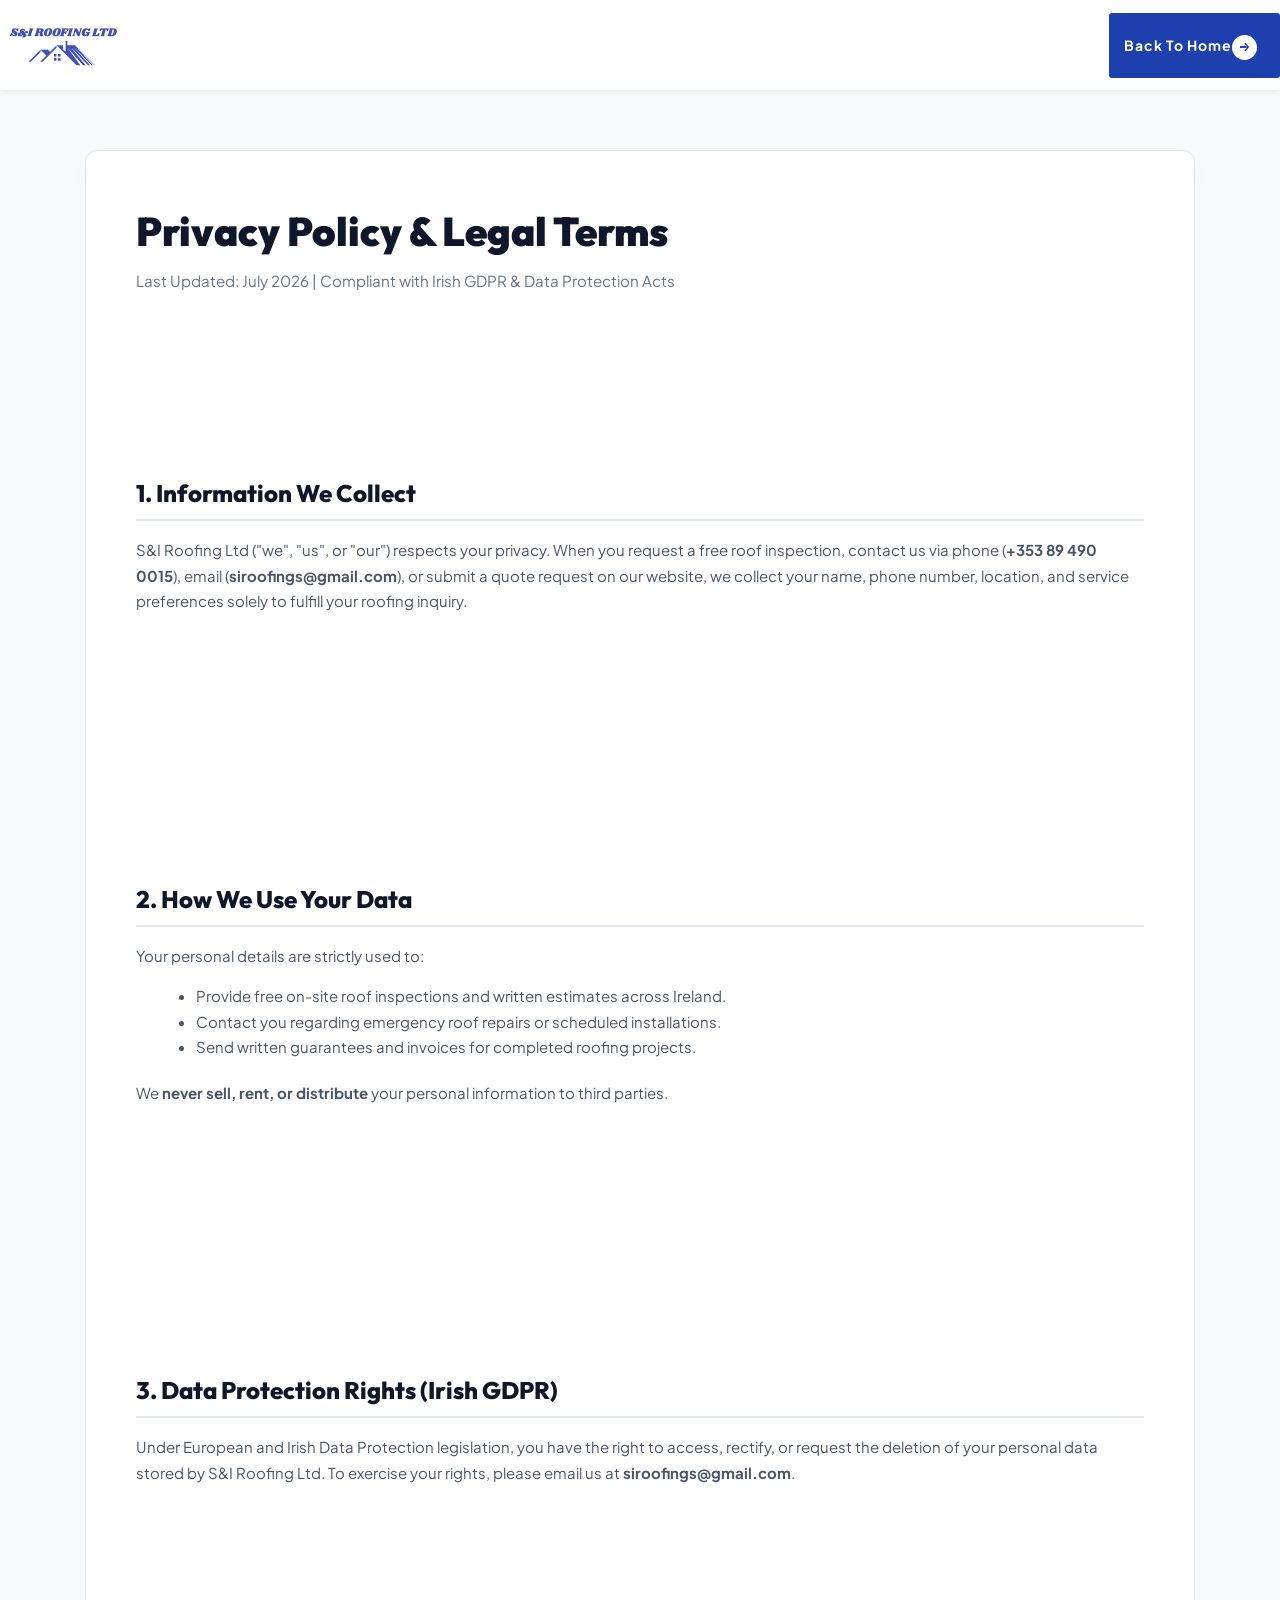
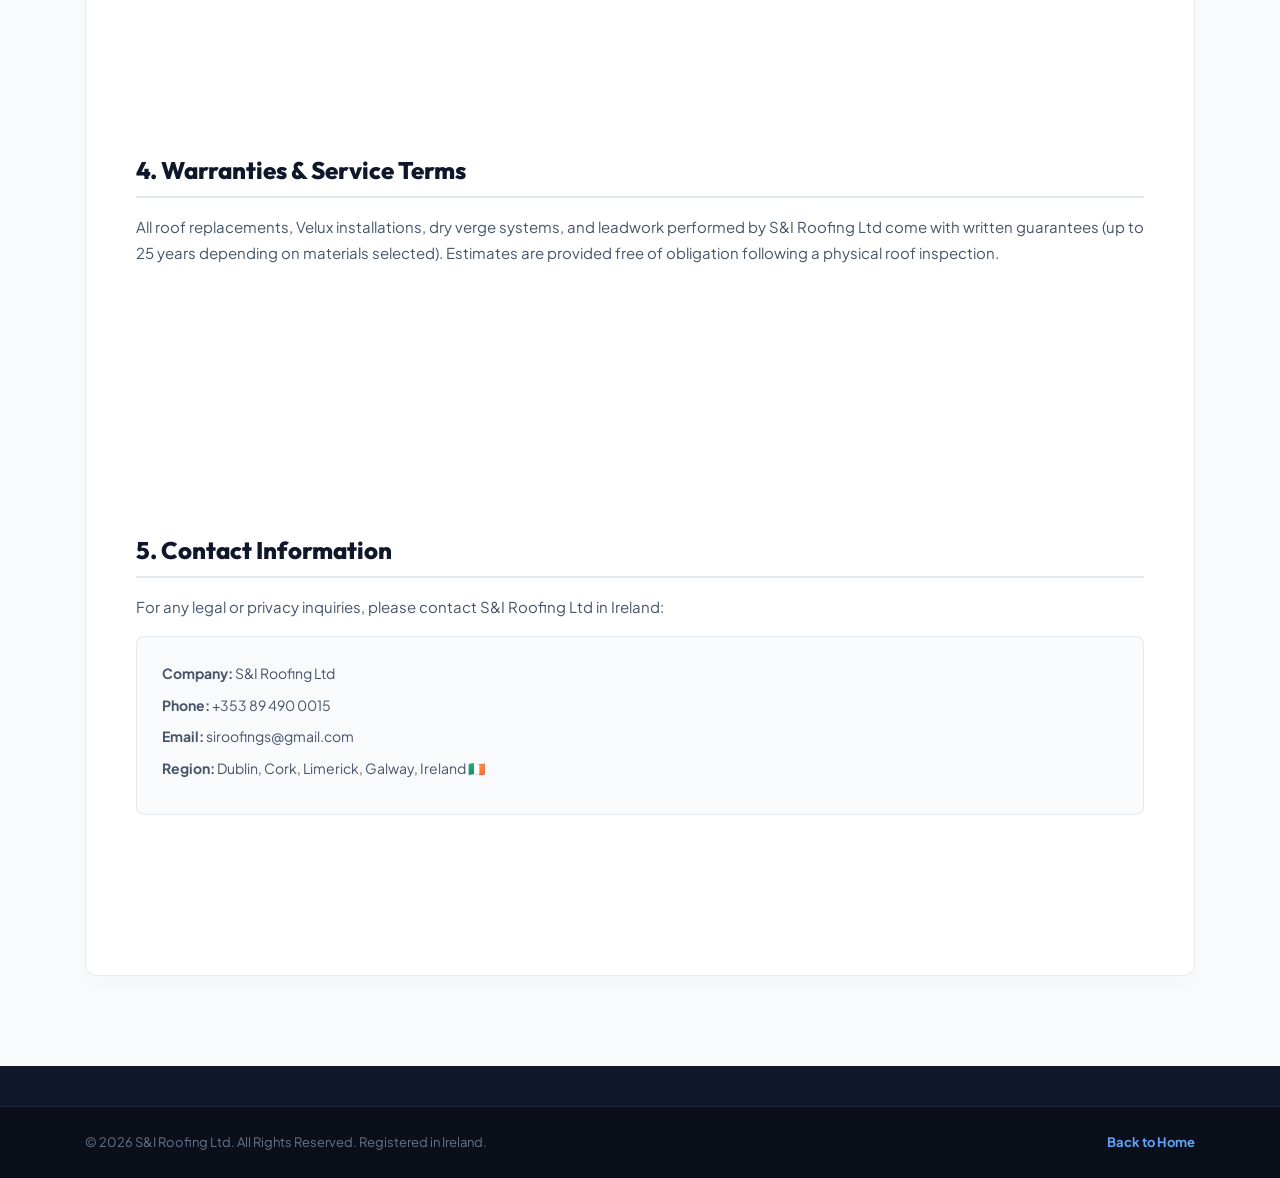
==== commit 3be9315a: "Update key features animation triggers, preloader timings, and footer layout centering" ====
--- a/privacy.html
+++ b/privacy.html
@@ -1,94 +1,167 @@
 <!DOCTYPE html>
 <html lang="en">
+
 <head>
-    <meta charset="UTF-8">
-    <meta name="viewport" content="width=device-width, initial-scale=1.0">
-    <title>Privacy Policy & Terms of Service | S&I Roofing Ltd Ireland</title>
-    <meta name="description" content="Privacy policy and legal terms for S&I Roofing Ltd, registered in Ireland. Learn how we handle customer data under Irish GDPR laws.">
-    <link rel="stylesheet" href="styles.css">
-    <link rel="preconnect" href="https://fonts.googleapis.com">
-    <link rel="preconnect" href="https://fonts.gstatic.com" crossorigin>
-    <link href="https://fonts.googleapis.com/css2?family=Outfit:wght@400;600;700;800;900&family=Plus+Jakarta+Sans:wght@300;400;500;600;700;800;900&display=swap" rel="stylesheet">
+  <meta charset="UTF-8" />
+  <meta name="viewport" content="width=device-width, initial-scale=1.0" />
+  <meta http-equiv="X-UA-Compatible" content="ie=edge" />
+  <meta name="description" content="Privacy policy and legal terms for S&I Roofing Ltd, registered in Ireland. Learn how we handle customer data under GDPR laws.">
+  <link href="assets/images/logo/favicon-client.png" rel="icon" type="image/png">
+  <title>Privacy Policy &amp; Terms | S&amp;I Roofing Ltd Ireland</title>
+  <link href="https://fonts.googleapis.com/css2?family=Plus+Jakarta+Sans:ital,wght@0,300..800;1,300..800&family=Outfit:wght@400;600;700;800;900&display=swap" rel="stylesheet">
+  <link rel="stylesheet" href="https://use.fontawesome.com/releases/v5.1.1/css/all.css">
+  <link rel="stylesheet" href="assets/css/libraries.css">
+  <link rel="stylesheet" href="assets/css/style.css">
+  <style>
+    body {
+      font-family: 'Plus Jakarta Sans', sans-serif;
+      background-color: #F8FAFC;
+    }
+    h1, h2, h3, h4, h5, h6 {
+      font-family: 'Outfit', sans-serif;
+    }
+    .legal-content {
+      padding-top: 60px;
+      padding-bottom: 90px;
+    }
+    .legal-box {
+      background-color: #ffffff;
+      border-radius: 12px;
+      padding: 50px;
+      border: 1px solid #E2E8F0;
+      box-shadow: 0 10px 30px rgba(0,0,0,0.02);
+    }
+    .legal-box h1 {
+      font-weight: 900;
+      color: #0F172A;
+      font-size: 2.5rem;
+      margin-bottom: 0.5rem;
+    }
+    .legal-updated {
+      color: #64748B;
+      margin-bottom: 2.5rem;
+      font-size: 0.95rem;
+    }
+    .legal-section h2 {
+      color: #0F172A;
+      font-weight: 800;
+      font-size: 1.5rem;
+      margin-bottom: 1rem;
+      margin-top: 2rem;
+      border-bottom: 2px solid #E2E8F0;
+      padding-bottom: 8px;
+    }
+    .legal-section p, .legal-section li {
+      font-size: 15px;
+      line-height: 1.7;
+      color: #475569;
+    }
+    .legal-contact-card {
+      background: #F8FAFC;
+      border: 1px solid #E2E8F0;
+      padding: 25px;
+      border-radius: 8px;
+      margin-top: 1rem;
+    }
+    .legal-contact-card p {
+      margin-bottom: 8px;
+      font-size: 14px;
+    }
+  </style>
 </head>
-<body class="legal-body" style="background-color: #060913;">
 
-    <!-- Header Navigation -->
-    <header class="header">
-        <div class="container nav-container">
-            <a href="index.html" class="logo">
-                <div class="logo-wrapper">
-                    <svg class="logo-icon" viewBox="0 0 280 65" fill="none" xmlns="http://www.w3.org/2000/svg">
-                        <text x="5" y="28" font-family="'Outfit', sans-serif" font-weight="900" font-style="italic" font-size="24" fill="#FFFFFF" letter-spacing="0.5">
-                            <tspan fill="#60A5FA">S&amp;I</tspan> ROOFING LTD
-                        </text>
-                        <path d="M15 58L45 35L75 58" stroke="#60A5FA" stroke-width="4" stroke-linecap="round"/>
-                        <path d="M35 58L85 18L135 58" stroke="#3B52CA" stroke-width="6" stroke-linecap="round"/>
-                        <path d="M100 28V15H112V37" fill="#60A5FA"/>
-                        <rect x="75" y="38" width="8" height="8" fill="#3B52CA"/>
-                        <rect x="87" y="38" width="8" height="8" fill="#3B52CA"/>
-                        <rect x="75" y="48" width="8" height="8" fill="#60A5FA"/>
-                        <rect x="87" y="48" width="8" height="8" fill="#60A5FA"/>
-                        <line x1="85" y1="20" x2="148" y2="58" stroke="#3B52CA" stroke-width="4" stroke-dasharray="3 3"/>
-                    </svg>
-                </div>
+<body>
+  <div class="wrapper">
+    <div class="preloader">
+      <div class="spinner"><span class="cube1"></span><span class="cube2"></span></div>
+    </div><!-- /.preloader -->
+
+    <!-- =========================
+        Header
+    =========================== -->
+    <header class="header header-light header-layout1">
+      <nav class="navbar navbar-expand-lg">
+        <div class="container-fluid px-0">
+          <a class="navbar-brand" href="index.html" style="display: flex; align-items: center; padding: 5px 0;">
+            <img src="assets/images/logo/logo-client.png" class="logo-dark" alt="S&amp;I Roofing Ltd" style="height: auto; max-height: 48px; object-fit: contain;">
+          </a>
+          <div class="header-actions d-flex align-items-center ml-auto">
+            <a href="index.html" class="btn btn__primary">
+              <span>Back to Home</span><i class="icon-arrow-right"></i>
             </a>
+          </div>
+        </div><!-- /.container -->
+      </nav><!-- /.navabr -->
+    </header><!-- /.Header -->
 
-            <nav class="nav-menu">
-                <a href="index.html" style="color: #FFFFFF;">Back to Home</a>
-                <a href="tel:+353894900015" class="btn btn-primary nav-cta">Call Now</a>
-            </nav>
-        </div>
-    </header>
+    <!-- =========================
+        Legal Content
+    =========================== -->
+    <main class="container legal-content">
+      <div class="legal-box">
+        <h1>Privacy Policy &amp; Legal Terms</h1>
+        <p class="legal-updated">Last Updated: July 2026 | Compliant with Irish GDPR &amp; Data Protection Acts</p>
 
-    <main class="container legal-content" style="padding: 4rem 1.5rem 6rem;">
-        <div class="legal-box" style="background-color: #131B2E; border: 1px solid rgba(255, 255, 255, 0.08); padding: 3.5rem 3rem; border-radius: 28px; color: #94A3B8;">
-            <h1 style="font-family: 'Outfit', sans-serif; font-weight: 900; color: #FFFFFF; font-size: 2.5rem; margin-bottom: 0.5rem;">Privacy Policy &amp; Legal Terms</h1>
-            <p class="legal-updated" style="color: #64748B; margin-bottom: 2.5rem;">Last Updated: July 2026 | Compliant with Irish GDPR &amp; Data Protection Acts</p>
+        <section class="legal-section">
+          <h2>1. Information We Collect</h2>
+          <p>S&amp;I Roofing Ltd ("we", "us", or "our") respects your privacy. When you request a free roof inspection, contact us via phone (<strong>+353 89 490 0015</strong>), email (<strong>siroofings@gmail.com</strong>), or submit a quote request on our website, we collect your name, phone number, location, and service preferences solely to fulfill your roofing inquiry.</p>
+        </section>
 
-            <section class="legal-section" style="margin-bottom: 2rem;">
-                <h2 style="font-family: 'Outfit', sans-serif; color: #FFFFFF; font-weight: 800; font-size: 1.5rem; margin-bottom: 0.75rem;">1. Information We Collect</h2>
-                <p>S&I Roofing Ltd ("we", "us", or "our") respects your privacy. When you request a free roof inspection, contact us via phone (<strong>+353 89 490 0015</strong>), email (<strong>siroofings@gmail.com</strong>), or submit a quote request on our website, we collect your name, phone number, location, and service preferences solely to fulfill your roofing inquiry.</p>
-            </section>
+        <section class="legal-section">
+          <h2>2. How We Use Your Data</h2>
+          <p>Your personal details are strictly used to:</p>
+          <ul style="margin-left: 20px; margin-bottom: 20px;">
+            <li>Provide free on-site roof inspections and written estimates across Ireland.</li>
+            <li>Contact you regarding emergency roof repairs or scheduled installations.</li>
+            <li>Send written guarantees and invoices for completed roofing projects.</li>
+          </ul>
+          <p>We <strong>never sell, rent, or distribute</strong> your personal information to third parties.</p>
+        </section>
 
-            <section class="legal-section" style="margin-bottom: 2rem;">
-                <h2 style="font-family: 'Outfit', sans-serif; color: #FFFFFF; font-weight: 800; font-size: 1.5rem; margin-bottom: 0.75rem;">2. How We Use Your Data</h2>
-                <p>Your personal details are strictly used to:</p>
-                <ul style="margin-left: 1.5rem; margin-bottom: 1rem; list-style-type: disc;">
-                    <li style="margin-bottom: 0.4rem;">Provide free on-site roof inspections and written estimates across Ireland.</li>
-                    <li style="margin-bottom: 0.4rem;">Contact you regarding emergency roof repairs or scheduled installations.</li>
-                    <li style="margin-bottom: 0.4rem;">Send written guarantees and invoices for completed roofing projects.</li>
-                </ul>
-                <p>We <strong>never sell, rent, or distribute</strong> your personal information to third parties.</p>
-            </section>
+        <section class="legal-section">
+          <h2>3. Data Protection Rights (Irish GDPR)</h2>
+          <p>Under European and Irish Data Protection legislation, you have the right to access, rectify, or request the deletion of your personal data stored by S&amp;I Roofing Ltd. To exercise your rights, please email us at <strong>siroofings@gmail.com</strong>.</p>
+        </section>
 
-            <section class="legal-section" style="margin-bottom: 2rem;">
-                <h2 style="font-family: 'Outfit', sans-serif; color: #FFFFFF; font-weight: 800; font-size: 1.5rem; margin-bottom: 0.75rem;">3. Data Protection Rights (Irish GDPR)</h2>
-                <p>Under European and Irish Data Protection legislation, you have the right to access, rectify, or request the deletion of your personal data stored by S&I Roofing Ltd. To exercise your rights, please email us at <strong>siroofings@gmail.com</strong>.</p>
-            </section>
+        <section class="legal-section">
+          <h2>4. Warranties &amp; Service Terms</h2>
+          <p>All roof replacements, Velux installations, dry verge systems, and leadwork performed by S&amp;I Roofing Ltd come with written guarantees (up to 25 years depending on materials selected). Estimates are provided free of obligation following a physical roof inspection.</p>
+        </section>
 
-            <section class="legal-section" style="margin-bottom: 2rem;">
-                <h2 style="font-family: 'Outfit', sans-serif; color: #FFFFFF; font-weight: 800; font-size: 1.5rem; margin-bottom: 0.75rem;">4. Warranties &amp; Service Terms</h2>
-                <p>All roof replacements, Velux installations, dry verge systems, and leadwork performed by S&I Roofing Ltd come with written guarantees (up to 25 years depending on materials selected). Estimates are provided free of obligation following a physical roof inspection.</p>
-            </section>
-
-            <section class="legal-section" style="margin-bottom: 2rem;">
-                <h2 style="font-family: 'Outfit', sans-serif; color: #FFFFFF; font-weight: 800; font-size: 1.5rem; margin-bottom: 0.75rem;">5. Contact Information</h2>
-                <p>For any legal or privacy inquiries, please contact our registered office in Ireland:</p>
-                <div class="legal-contact-card" style="background-color: #060913; border: 1px solid rgba(255, 255, 255, 0.08); padding: 1.5rem; border-radius: 16px; margin-top: 1rem;">
-                    <p style="margin-bottom: 0.4rem;"><strong style="color: #FFFFFF;">Company:</strong> S&amp;I Roofing Ltd</p>
-                    <p style="margin-bottom: 0.4rem;"><strong style="color: #FFFFFF;">Phone:</strong> +353 89 490 0015</p>
-                    <p style="margin-bottom: 0.4rem;"><strong style="color: #FFFFFF;">Email:</strong> siroofings@gmail.com</p>
-                    <p style="margin-bottom: 0.4rem;"><strong style="color: #FFFFFF;">Region:</strong> Ireland 🇮🇪</p>
-                </div>
-            </section>
-        </div>
+        <section class="legal-section">
+          <h2>5. Contact Information</h2>
+          <p>For any legal or privacy inquiries, please contact S&amp;I Roofing Ltd in Ireland:</p>
+          <div class="legal-contact-card">
+            <p><strong>Company:</strong> S&amp;I Roofing Ltd</p>
+            <p><strong>Phone:</strong> +353 89 490 0015</p>
+            <p><strong>Email:</strong> siroofings@gmail.com</p>
+            <p><strong>Region:</strong> Dublin, Cork, Limerick, Galway, Ireland 🇮🇪</p>
+          </div>
+        </section>
+      </div>
     </main>
 
-    <footer class="footer">
-        <div class="container footer-bottom">
-            <p>&copy; 2026 S&amp;I Roofing Ltd. All rights reserved. | <a href="index.html" class="legal-link">Back to Main Website</a></p>
-        </div>
+    <!-- ========================
+      Footer
+    ========================== -->
+    <footer class="footer" style="background-color: #0F172A; color: #94a3b8; padding-top: 40px; padding-bottom: 0;">
+      <div class="footer-copyrights" style="border-top: 1px solid #1e293b; padding: 25px 0; background: #0b0f19;">
+        <div class="container">
+          <div class="row">
+            <div class="col-sm-12 col-md-12 col-lg-12 text-center d-flex justify-content-between align-items-center flex-wrap">
+              <p class="mb-0" style="font-family: 'Plus Jakarta Sans', sans-serif; font-size: 13px; color: #64748B;"> &copy; 2026 S&amp;I Roofing Ltd. All Rights Reserved. Registered in Ireland.
+              </p>
+              <a href="index.html" style="color: #60A5FA; font-size: 13px; font-weight: 700; text-decoration: none;">Back to Home</a>
+            </div><!-- /.col-lg-12 -->
+          </div><!-- /.row -->
+        </div><!-- /.container -->
+      </div><!-- /.footer-copyrights-->
     </footer>
+  </div><!-- /.wrapper -->
 
+  <script src="assets/js/jquery-3.5.1.min.js"></script>
+  <script src="assets/js/plugins.js"></script>
+  <script src="assets/js/main.js"></script>
 </body>
+
 </html>
--- a/assets/css/style.css
+++ b/assets/css/style.css
@@ -0,0 +1,7251 @@
+/*--------------------------
+    Project Name: Amarou
+    Version: 1.0
+    Author: 7oorof
+    Devloped by: Ahmed Abdallah (a.abdallah999@gmail.com)
+    Relase Date: August 2020
+---------------------------*/
+/*---------------------------
+      Table of Contents
+    -------------------------
+    
+    01- Global Styles
+    02- Helper Classes
+    03- Background & Colors
+    04- Typography
+    05- page title 
+    06- Buttons
+    07- Forms
+    08- Tabs
+    09- Icons
+    10- Breadcrumb
+    11- Pagination
+    12- Lists
+    13- Animations
+    14- Header & Navbar 
+    15- Accordions
+    16- Banners
+    17- Footer
+    18- Call to Action
+    19- Carousel
+    20- Slider
+    21- Video
+    22- Features
+    23- Fancybox
+    24- portfolio
+    25- Team
+    26- Testimonials
+    27- Clients
+    28- Blog
+    29- Contact
+    30- Pricing
+    31- Counters
+    32- Sidebar
+    33- About
+    34- Banners
+    35- Careers
+    36- Services
+    
+----------------------------*/
+/*-------------------------- 
+      Global Styles
+---------------------------*/
+body {
+  -webkit-font-smoothing: antialiased;
+  -moz-osx-font-smoothing: grayscale;
+  background-color: #ffffff;
+  font-family: "Plus Jakarta Sans", sans-serif;
+  font-size: 15px;
+  color: #9b9b9b;
+  overflow-x: hidden;
+}
+
+::-moz-selection {
+  background-color: #1E40AF;
+  color: #ffffff;
+}
+
+::selection {
+  background-color: #1E40AF;
+  color: #ffffff;
+}
+
+a {
+  color: #1E40AF;
+  -webkit-transition: color 0.3s ease;
+  transition: color 0.3s ease;
+}
+
+a:hover {
+  color: #1d4ed8;
+  text-decoration: none;
+}
+
+section {
+  position: relative;
+  padding-top: 110px;
+  padding-bottom: 110px;
+}
+
+img {
+  max-width: 100%;
+}
+
+hr {
+  border-top: 2px solid #eaeaea;
+  margin-top: 20px;
+  margin-bottom: 20px;
+}
+
+/*-------------------------
+     RESET Default Styles
+ --------------------------*/
+* {
+  outline: none;
+}
+
+button {
+  border: none;
+  padding: 0;
+}
+
+button,
+button:focus,
+.form-control,
+.form-control:focus {
+  outline: none;
+  background-color: transparent;
+  -webkit-box-shadow: none;
+  -ms-box-shadow: none;
+  -o-box-shadow: none;
+  box-shadow: none;
+}
+
+textarea {
+  resize: none;
+}
+
+select {
+  background-color: transparent;
+}
+
+@media (min-width: 768px) and (max-width: 1200px) {
+  .container {
+    max-width: 100%;
+  }
+}
+
+@media (min-width: 576px) and (max-width: 767px) {
+  .container {
+    max-width: 100%;
+  }
+}
+
+@media (min-width: 320px) and (max-width: 767px) {
+  html,
+  body {
+    overflow-x: hidden;
+  }
+}
+
+/*----------------------------
+      Helper Classes
+----------------------------*/
+.col-padding-0 > .row {
+  margin: 0;
+}
+
+.col-padding-0,
+.col-padding-0 > .row > [class*="col-"] {
+  padding: 0;
+}
+
+.inner-padding {
+  padding: 65px;
+}
+
+.vertical-align-center {
+  position: relative;
+  top: 50%;
+  -webkit-transform: translateY(-50%);
+  transform: translateY(-50%);
+}
+
+.box-shadow-none {
+  -webkit-box-shadow: none !important;
+          box-shadow: none !important;
+}
+
+.background-banner {
+  min-height: 500px;
+}
+
+.width-auto {
+  width: auto !important;
+}
+
+.fz-13 {
+  font-size: 13px !important;
+}
+
+.fz-25 {
+  font-size: 25px !important;
+}
+
+.font-weight-medium {
+  font-weight: 500;
+}
+
+.font-secondary {
+  font-family: "Plus Jakarta Sans", sans-serif;
+}
+
+.lh-1 {
+  line-height: 1 !important;
+}
+
+.vh-100 {
+  height: 100vh !important;
+}
+
+.list-inline > li {
+  display: inline-block;
+}
+
+.align-v {
+  display: -webkit-box !important;
+  display: -ms-flexbox !important;
+  display: flex !important;
+  -webkit-box-align: center !important;
+      -ms-flex-align: center !important;
+          align-items: center !important;
+}
+
+.align-v-h {
+  display: -webkit-box !important;
+  display: -ms-flexbox !important;
+  display: flex !important;
+  -webkit-box-pack: center !important;
+      -ms-flex-pack: center !important;
+          justify-content: center !important;
+  -webkit-box-align: center !important;
+      -ms-flex-align: center !important;
+          align-items: center !important;
+}
+
+.border-top {
+  border-top: 1px solid #eaeaea !important;
+}
+
+.border-bottom {
+  border-bottom: 1px solid #eaeaea !important;
+}
+
+@media (min-width: 992px) {
+  .col-lg-5th {
+    -ms-flex: 0 0 20%;
+    -webkit-box-flex: 0;
+            flex: 0 0 20%;
+    max-width: 20%;
+  }
+}
+
+.extra-padding {
+  padding-bottom: 280px;
+}
+
+.z-index-2 {
+  z-index: 2;
+}
+
+.mt--90 {
+  margin-top: -90px;
+}
+
+.mt--100 {
+  margin-top: -80px;
+}
+
+.mt--130 {
+  margin-top: -130px;
+}
+
+.mt--140 {
+  margin-top: -140px;
+}
+
+.mt--200 {
+  margin-top: -200px;
+}
+
+/*  margin Top */
+.mt-0 {
+  margin-top: 0 !important;
+}
+
+.mt-5 {
+  margin-top: 5px !important;
+}
+
+.mt-10 {
+  margin-top: 10px !important;
+}
+
+.mt-20 {
+  margin-top: 20px !important;
+}
+
+.mt-30 {
+  margin-top: 30px !important;
+}
+
+.mt-40 {
+  margin-top: 40px !important;
+}
+
+.mt-50 {
+  margin-top: 50px !important;
+}
+
+.mt-60 {
+  margin-top: 60px !important;
+}
+
+.mt-70 {
+  margin-top: 70px !important;
+}
+
+.mt-80 {
+  margin-top: 80px !important;
+}
+
+.mt-90 {
+  margin-top: 90px !important;
+}
+
+.mt-100 {
+  margin-top: 100px !important;
+}
+
+.mt-120 {
+  margin-top: 120px !important;
+}
+
+/* Margin Bottom */
+.mb-0 {
+  margin-bottom: 0 !important;
+}
+
+.mb-5 {
+  margin-bottom: 5px !important;
+}
+
+.mb-10 {
+  margin-bottom: 10px !important;
+}
+
+.mb-20 {
+  margin-bottom: 20px !important;
+}
+
+.mb-25 {
+  margin-bottom: 25px !important;
+}
+
+.mb-30 {
+  margin-bottom: 30px !important;
+}
+
+.mb-40 {
+  margin-bottom: 40px !important;
+}
+
+.mb-45 {
+  margin-bottom: 45px !important;
+}
+
+.mb-50 {
+  margin-bottom: 50px !important;
+}
+
+.mb-60 {
+  margin-bottom: 60px !important;
+}
+
+.mb-70 {
+  margin-bottom: 70px !important;
+}
+
+.mb-80 {
+  margin-bottom: 80px !important;
+}
+
+.mb-90 {
+  margin-bottom: 90px !important;
+}
+
+.mb-100 {
+  margin-bottom: 100px !important;
+}
+
+.mt--100 {
+  margin-top: -100px;
+}
+
+/* Margin Right */
+.mr-0 {
+  margin-right: 0 !important;
+}
+
+.mr-20 {
+  margin-right: 20px !important;
+}
+
+.mr-30 {
+  margin-right: 30px !important;
+}
+
+.mr-40 {
+  margin-right: 40px !important;
+}
+
+.mr-50 {
+  margin-right: 50px !important;
+}
+
+/* Margin Left */
+.ml-0 {
+  margin-left: 0 !important;
+}
+
+.ml-20 {
+  margin-left: 20px !important;
+}
+
+.ml-30 {
+  margin-left: 30px !important;
+}
+
+.ml-40 {
+  margin-left: 40px !important;
+}
+
+.ml-50 {
+  margin-left: 50px !important;
+}
+
+/* padding Top */
+.pb-10 {
+  padding-top: 10px !important;
+}
+
+.pt-20 {
+  padding-top: 20px !important;
+}
+
+.pt-30 {
+  padding-top: 30px !important;
+}
+
+.pt-40 {
+  padding-top: 40px !important;
+}
+
+.pt-50 {
+  padding-top: 50px !important;
+}
+
+.pt-60 {
+  padding-top: 60px !important;
+}
+
+.pt-70 {
+  padding-top: 70px !important;
+}
+
+.pt-80 {
+  padding-top: 80px !important;
+}
+
+.pt-90 {
+  padding-top: 90px !important;
+}
+
+.pt-100 {
+  padding-top: 100px !important;
+}
+
+.pt-110 {
+  padding-top: 110px !important;
+}
+
+.pt-120 {
+  padding-top: 120px !important;
+}
+
+.pt-130 {
+  padding-top: 130px !important;
+}
+
+.pt-140 {
+  padding-top: 140px !important;
+}
+
+.pt-150 {
+  padding-top: 150px !important;
+}
+
+.pt-170 {
+  padding-top: 170px !important;
+}
+
+/*  Padding Bottom */
+.pb-10 {
+  padding-bottom: 10px !important;
+}
+
+.pb-20 {
+  padding-bottom: 20px !important;
+}
+
+.pb-30 {
+  padding-bottom: 30px !important;
+}
+
+.pb-40 {
+  padding-bottom: 40px !important;
+}
+
+.pb-50 {
+  padding-bottom: 50px !important;
+}
+
+.pb-60 {
+  padding-bottom: 60px !important;
+}
+
+.pb-70 {
+  padding-bottom: 70px !important;
+}
+
+.pb-80 {
+  padding-bottom: 80px !important;
+}
+
+.pb-90 {
+  padding-bottom: 90px !important;
+}
+
+.pb-100 {
+  padding-bottom: 100px !important;
+}
+
+.pb-110 {
+  padding-bottom: 110px !important;
+}
+
+.pb-120 {
+  padding-bottom: 120px !important;
+}
+
+.pb-130 {
+  padding-bottom: 130px !important;
+}
+
+.pb-140 {
+  padding-bottom: 140px !important;
+}
+
+.pb-150 {
+  padding-bottom: 150px !important;
+}
+
+.pb-170 {
+  padding-bottom: 170px !important;
+}
+
+/* padding Right */
+.pr-0 {
+  padding-right: 0 !important;
+}
+
+.pr-15 {
+  padding-right: 15px !important;
+}
+
+.pr-20 {
+  padding-right: 20px !important;
+}
+
+.pr-30 {
+  padding-right: 30px !important;
+}
+
+.pr-50 {
+  padding-right: 50px !important;
+}
+
+.pr-60 {
+  padding-right: 60px !important;
+}
+
+.pr-70 {
+  padding-right: 70px !important;
+}
+
+.pr-100 {
+  padding-right: 100px !important;
+}
+
+/* padding Left */
+.pl-0 {
+  padding-left: 0 !important;
+}
+
+.pl-15 {
+  padding-left: 15px !important;
+}
+
+.pl-20 {
+  padding-left: 20px !important;
+}
+
+.pl-30 {
+  padding-left: 30px !important;
+}
+
+.pl-50 {
+  padding-left: 50px !important;
+}
+
+.pl-60 {
+  padding-left: 60px !important;
+}
+
+.pl-70 {
+  padding-left: 70px !important;
+}
+
+.pl-100 {
+  padding-left: 100px !important;
+}
+
+@media (max-width: 1200px) {
+  .inner-padding {
+    padding: 30px !important;
+  }
+}
+
+/* Medium Devices */
+@media (min-width: 768px) and (max-width: 991px) {
+  section {
+    padding-top: 75px;
+    padding-bottom: 75px;
+  }
+  .mt-30 {
+    margin-top: 30.76923px !important;
+  }
+  .mt-40 {
+    margin-top: 28.57143px !important;
+  }
+  .mt-50 {
+    margin-top: 35.71429px !important;
+  }
+  .mt-60 {
+    margin-top: 42.85714px !important;
+  }
+  .mt-70 {
+    margin-top: 50px !important;
+  }
+  .mt-80 {
+    margin-top: 57.14286px !important;
+  }
+  .mt-90 {
+    margin-top: 64.28571px !important;
+  }
+  .mt-100 {
+    margin-top: 71.42857px !important;
+  }
+  .mb-30 {
+    margin-bottom: 23.07692px !important;
+  }
+  .mb-40 {
+    margin-bottom: 28.57143px !important;
+  }
+  .mb-50 {
+    margin-bottom: 35.71429px !important;
+  }
+  .mb-60 {
+    margin-bottom: 42.85714px !important;
+  }
+  .mb-70 {
+    margin-bottom: 50px !important;
+  }
+  .mb-80 {
+    margin-bottom: 57.14286px !important;
+  }
+  .mb-90 {
+    margin-bottom: 64.28571px !important;
+  }
+  .mb-100 {
+    margin-bottom: 71.42857px !important;
+  }
+  /* Margin Right */
+  .mr-30 {
+    margin-right: 23.07692px !important;
+  }
+  .mr-40 {
+    margin-right: 28.57143px !important;
+  }
+  .mr-50 {
+    margin-right: 35.71429px !important;
+  }
+  /* Margin Left */
+  .ml-30 {
+    margin-left: 27.27273px !important;
+  }
+  .ml-40 {
+    margin-left: 33.33333px !important;
+  }
+  .ml-50 {
+    margin-left: 35.71429px !important;
+  }
+  /* padding Top */
+  .pt-30 {
+    padding-top: 23.07692px !important;
+  }
+  .pt-40 {
+    padding-top: 28.57143px !important;
+  }
+  .pt-50 {
+    padding-top: 35.71429px !important;
+  }
+  .pt-60 {
+    padding-top: 42.85714px !important;
+  }
+  .pt-70 {
+    padding-top: 50px !important;
+  }
+  .pt-80 {
+    padding-top: 57.14286px !important;
+  }
+  .pt-90 {
+    padding-top: 64.28571px !important;
+  }
+  .pt-100 {
+    padding-top: 71.42857px !important;
+  }
+  .pt-110 {
+    padding-top: 78.57143px !important;
+  }
+  .pt-120 {
+    padding-top: 85.71429px !important;
+  }
+  .pt-130 {
+    padding-top: 93.33333px !important;
+  }
+  .pt-140 {
+    padding-top: 87.5px !important;
+  }
+  .pt-150 {
+    padding-top: 88.23529px !important;
+  }
+  .pt-160 {
+    padding-top: 88.88889px !important;
+  }
+  .pt-170 {
+    padding-top: 89.47368px !important;
+  }
+  /*  Padding Bottom */
+  .pb-30 {
+    padding-bottom: 23.07692px !important;
+  }
+  .pb-40 {
+    padding-bottom: 28.57143px !important;
+  }
+  .pb-50 {
+    padding-bottom: 35.71429px !important;
+  }
+  .pb-60 {
+    padding-bottom: 42.85714px !important;
+  }
+  .pb-70 {
+    padding-bottom: 50px !important;
+  }
+  .pb-80 {
+    padding-bottom: 57.14286px !important;
+  }
+  .pb-90 {
+    padding-bottom: 64.28571px !important;
+  }
+  .pb-100 {
+    padding-bottom: 71.42857px !important;
+  }
+  .pb-110 {
+    padding-bottom: 78.57143px !important;
+  }
+  .pb-120 {
+    padding-bottom: 85.71429px !important;
+  }
+  .pb-130 {
+    padding-bottom: 86.66667px !important;
+  }
+  .pb-140 {
+    padding-bottom: 87.5px !important;
+  }
+  .pb-150 {
+    padding-bottom: 88.23529px !important;
+  }
+  .pb-160 {
+    padding-bottom: 88.88889px !important;
+  }
+  .pb-170 {
+    padding-bottom: 89.47368px !important;
+  }
+}
+
+/* Mobile Phones and tablets */
+@media (min-width: 320px) and (max-width: 767px) {
+  section {
+    padding-top: 50px;
+    padding-bottom: 50px;
+  }
+  .inner-padding {
+    padding: 20px !important;
+  }
+  .text-center-xs-sm {
+    text-align: center !important;
+  }
+  .mt-30 {
+    margin-top: 23.07692px !important;
+  }
+  .mt-40 {
+    margin-top: 28.57143px !important;
+  }
+  .mt-50 {
+    margin-top: 33.33333px !important;
+  }
+  .mt-60 {
+    margin-top: 33.33333px !important;
+  }
+  .mt-70 {
+    margin-top: 35px !important;
+  }
+  .mt-80 {
+    margin-top: 40px !important;
+  }
+  .mt-90 {
+    margin-top: 45px !important;
+  }
+  .mt-100 {
+    margin-top: 50px !important;
+  }
+  .mb-30 {
+    margin-bottom: 23.07692px !important;
+  }
+  .mb-40 {
+    margin-bottom: 28.57143px !important;
+  }
+  .mb-50 {
+    margin-bottom: 33.33333px !important;
+  }
+  .mb-60 {
+    margin-bottom: 33.33333px !important;
+  }
+  .mb-70 {
+    margin-bottom: 35px !important;
+  }
+  .mb-80 {
+    margin-bottom: 40px !important;
+  }
+  .mb-90 {
+    margin-bottom: 45px !important;
+  }
+  .mb-100 {
+    margin-bottom: 50px !important;
+  }
+  /* Margin Right */
+  .mr-30 {
+    margin-right: 25px !important;
+  }
+  .mr-40 {
+    margin-right: 30.76923px !important;
+  }
+  .mr-50 {
+    margin-right: 33.33333px !important;
+  }
+  /* Margin Left */
+  .ml-30 {
+    margin-left: 25px !important;
+  }
+  .ml-40 {
+    margin-left: 30.76923px !important;
+  }
+  .ml-50 {
+    margin-left: 33.33333px !important;
+  }
+  /* padding Top */
+  .pt-30 {
+    padding-top: 23.07692px !important;
+  }
+  .pt-40 {
+    padding-top: 28.57143px !important;
+  }
+  .pt-50 {
+    padding-top: 33.33333px !important;
+  }
+  .pt-60 {
+    padding-top: 33.33333px !important;
+  }
+  .pt-70 {
+    padding-top: 35px !important;
+  }
+  .pt-80 {
+    padding-top: 40px !important;
+  }
+  .pt-90 {
+    padding-top: 45px !important;
+  }
+  .pt-100 {
+    padding-top: 50px !important;
+  }
+  .pt-110 {
+    padding-top: 55px !important;
+  }
+  .pt-120 {
+    padding-top: 60px !important;
+  }
+  .pt-130 {
+    padding-top: 66.66667px !important;
+  }
+  .pt-140 {
+    padding-top: 63.63636px !important;
+  }
+  .pt-150 {
+    padding-top: 65.21739px !important;
+  }
+  .pt-160 {
+    padding-top: 66.66667px !important;
+  }
+  .pt-170 {
+    padding-top: 68px !important;
+  }
+  /*  Padding Bottom */
+  .pb-30 {
+    padding-bottom: 23.07692px !important;
+  }
+  .pb-40 {
+    padding-bottom: 28.57143px !important;
+  }
+  .pb-50 {
+    padding-bottom: 33.33333px !important;
+  }
+  .pb-60 {
+    padding-bottom: 33.33333px !important;
+  }
+  .pb-70 {
+    padding-bottom: 35px !important;
+  }
+  .pb-80 {
+    padding-bottom: 40px !important;
+  }
+  .pb-90 {
+    padding-bottom: 45px !important;
+  }
+  .pb-100 {
+    padding-bottom: 50px !important;
+  }
+  .pb-110 {
+    padding-bottom: 55px !important;
+  }
+  .pb-120 {
+    padding-bottom: 60px !important;
+  }
+  .pb-130 {
+    padding-bottom: 61.90476px !important;
+  }
+  .pb-140 {
+    padding-bottom: 63.63636px !important;
+  }
+  .pb-150 {
+    padding-bottom: 65.21739px !important;
+  }
+  .pb-160 {
+    padding-bottom: 66.66667px !important;
+  }
+  .pb-170 {
+    padding-bottom: 68px !important;
+  }
+}
+
+/*-------------------------
+   Background & Colors
+--------------------------*/
+/* Colors */
+.color-white {
+  color: #ffffff !important;
+}
+
+.color-gray {
+  color: #f9f9f9 !important;
+}
+
+.color-dark {
+  color: #222222 !important;
+}
+
+.color-theme {
+  color: #1E40AF !important;
+}
+
+.color-heading {
+  color: #1b1a1a !important;
+}
+
+.color-body {
+  color: #9b9b9b !important;
+}
+
+/* backgrounds */
+.bg-gray {
+  background-color: #f9f9f9 !important;
+}
+
+.bg-gray2 {
+  background-color: #f4f4f4 !important;
+}
+
+.bg-dark {
+  background-color: #222222 !important;
+}
+
+.bg-heading {
+  background-color: #1b1a1a !important;
+}
+
+.bg-theme {
+  background-color: #1E40AF !important;
+}
+
+.bg-img {
+  position: relative;
+  z-index: 1;
+}
+
+.background-size-auto {
+  background-size: auto !important;
+}
+
+.bg-parallax {
+  background-attachment: fixed;
+}
+
+.bg-overlay:before {
+  content: '';
+  position: absolute;
+  top: 0;
+  right: 0;
+  bottom: 0;
+  left: 0;
+  width: 100%;
+  height: 100%;
+  z-index: -1;
+  background-color: rgba(27, 26, 26, 0.25);
+}
+
+.bg-overlay-2:before {
+  background-color: rgba(27, 26, 26, 0.15);
+}
+
+.bg-overlay-3:before {
+  background-color: rgba(27, 26, 26, 0.05);
+}
+
+.bg-overlay-gradient:before {
+  background-color: transparent;
+  background: -ms-linear-gradient(-90deg, rgba(27, 26, 26, 0) 0%, rgba(27, 26, 26, 0) 0%, #1b1a1a 85%);
+}
+
+.bg-overlay-theme:before {
+  background-color: rgba(255, 76, 1, 0.85);
+}
+
+/*-------------------------
+   Typography
+--------------------------*/
+h1,
+h2,
+h3,
+h4,
+h5,
+h6 {
+  color: #1b1a1a;
+  font-family: "Outfit", sans-serif;
+  text-transform: capitalize;
+  line-height: 1.5;
+  margin-bottom: 20px;
+}
+
+p {
+  line-height: 1.6;
+  margin-bottom: 15px;
+}
+
+h1 {
+  font-size: 52px;
+}
+
+h2 {
+  font-size: 42px;
+}
+
+h3 {
+  font-size: 38px;
+}
+
+h4 {
+  font-size: 32px;
+}
+
+h5 {
+  font-size: 24px;
+}
+
+h6 {
+  font-size: 18px;
+}
+
+.heading__subtitle {
+  position: relative;
+  font-size: 16px;
+  font-weight: 700;
+  color: #1E40AF;
+  margin-bottom: 8px;
+}
+
+.heading__title {
+  font-size: 34px;
+  margin-bottom: 17px;
+}
+
+.heading__desc {
+  font-size: 16px;
+  margin-bottom: 0;
+}
+
+.heading-layout2 .heading__title {
+  font-size: 40px;
+}
+
+.heading-layout2 .heading__desc {
+  font-size: 17px;
+  font-weight: 500;
+}
+
+.heading-layout3 .heading__title {
+  font-size: 43px;
+}
+
+.heading-layout3 .heading__desc {
+  font-size: 17px;
+  font-weight: 500;
+}
+
+.heading-light .heading__subtitle {
+  color: #f9f9f9;
+}
+
+.heading-light .heading__subtitle:after {
+  background-color: #ffffff;
+}
+
+.heading-light .heading__title,
+.heading-light .heading__desc {
+  color: #ffffff;
+}
+
+.text-block__title {
+  font-size: 25px;
+  margin-bottom: 17px;
+}
+
+.text-block__desc {
+  font-size: 16px;
+  line-height: 26px;
+}
+
+.text__link {
+  font-size: 14px;
+  font-weight: 700;
+}
+
+.text__link a {
+  color: #1b1a1a;
+  border-bottom: 2px solid #1E40AF;
+  padding-bottom: 2px;
+}
+
+.text__link:hover a {
+  color: #1E40AF;
+}
+
+.divider-line {
+  width: 40px;
+  height: 4px;
+  display: block;
+  background-color: #9b9b9b;
+}
+
+.divider-line-sm {
+  width: 20px;
+  height: 2px;
+}
+
+@media (min-width: 768px) and (max-width: 991px) {
+  .heading__title {
+    font-size: 30px;
+  }
+}
+
+/* Mobile Phones and tablets */
+@media (min-width: 320px) and (max-width: 767px) {
+  h1,
+  h2,
+  h3,
+  h4,
+  h5,
+  h6 {
+    line-height: 1.3;
+  }
+  .heading__title {
+    font-size: 23px;
+    margin-bottom: 10px;
+  }
+  .heading__desc {
+    font-size: 13px !important;
+    line-height: 23px !important;
+  }
+  .heading-layout2 .heading__title {
+    font-size: 25px;
+  }
+  .heading-layout3 .heading__title {
+    font-size: 30px;
+  }
+  .heading__subtitle,
+  .text__link {
+    font-size: 13px;
+    margin-bottom: 0;
+  }
+  .text-block__desc {
+    font-size: 14px;
+    line-height: 24px;
+    margin-bottom: 10px;
+  }
+}
+
+/*-------------------------
+    page title 
+-------------------------*/
+.header-transparent + .page-title {
+  margin-top: -100px;
+}
+
+.pagetitle__subheading {
+  position: relative;
+  font-size: 15px;
+  font-weight: 700;
+  color: #f9f9f9;
+  display: block;
+  margin-bottom: 14px;
+}
+
+.pagetitle__heading {
+  font-size: 43px;
+  line-height: 1.3;
+  color: #ffffff;
+  margin-bottom: 35px;
+}
+
+.pagetitle__desc {
+  font-size: 16px;
+  font-weight: 700;
+  color: #f9f9f9;
+  margin-bottom: 30px;
+}
+
+.page-title {
+  padding-top: 125px;
+  padding-bottom: 125px;
+}
+
+.page-title .breadcrumb-item + .breadcrumb-item::before {
+  color: #ffffff;
+}
+
+.page-title .breadcrumb-item.active {
+  color: #f9f9f9;
+}
+
+.page-title .breadcrumb-item a {
+  position: relative;
+  color: #ffffff;
+}
+
+.page-title .breadcrumb-item a:hover {
+  color: #1E40AF;
+}
+
+.page-title .btn__white {
+  color: #222222;
+}
+
+.page-title-layout2 .pagetitle__heading {
+  font-size: 40px;
+  margin-bottom: 10px;
+}
+
+.page-title-layout3 {
+  padding-top: 140px;
+  padding-bottom: 140px;
+}
+
+.page-title-layout4 .pagetitle__heading {
+  font-size: 34px;
+}
+
+.page-title-layout5 {
+  padding-top: 145px;
+  padding-bottom: 145px;
+}
+
+.page-title-layout5 .pagetitle__heading {
+  margin-bottom: 15px;
+}
+
+.page-title-layout6 .pagetitle__heading {
+  font-size: 40px;
+}
+
+.page-title-layout6 .btn__white .icon-arrow-right {
+  background-color: #222222;
+}
+
+.page-title-layout7 {
+  padding-top: 145px;
+  padding-bottom: 145px;
+}
+
+.page-title-layout8 {
+  padding-top: 165px;
+  padding-bottom: 170px;
+}
+
+.page-title-layout8 .pagetitle__heading {
+  margin-bottom: 5px;
+}
+
+.page-title-layout9 {
+  padding-top: 170px;
+  padding-bottom: 30px;
+}
+
+.page-title-layout9 .pagetitle__heading {
+  margin-bottom: 150px;
+}
+
+.page-title-layout10 {
+  padding-top: 145px;
+  padding-bottom: 145px;
+}
+
+.page-title-layout11 {
+  padding-top: 40px;
+  padding-bottom: 20px;
+}
+
+.page-title-layout11 .breadcrumb-item a,
+.page-title-layout11 .breadcrumb-item.active,
+.page-title-layout11 .breadcrumb-item + .breadcrumb-item:before {
+  color: #9b9b9b;
+}
+
+@media (max-width: 1200px) {
+  .blockquote-banner-wrapper {
+    -ms-flex-pack: start !important;
+    -webkit-box-pack: start !important;
+            justify-content: flex-start !important;
+    margin-top: 30px;
+  }
+}
+
+/* Medium Size Devices */
+@media (min-width: 768px) and (max-width: 991px) {
+  .page-title {
+    padding-top: 100px;
+    padding-bottom: 100px;
+  }
+}
+
+/* Mobile Phones and tablets */
+@media (min-width: 320px) and (max-width: 767px) {
+  .page-title {
+    padding-top: 50px;
+    padding-bottom: 50px;
+  }
+  .page-title .pagetitle__subheading {
+    font-size: 14px;
+    font-weight: 500;
+    margin-bottom: 10px;
+  }
+  .page-title .pagetitle__desc {
+    font-size: 14px;
+    font-weight: 400;
+    margin-bottom: 10px;
+  }
+  .page-title .pagetitle__heading {
+    font-size: 30px !important;
+    margin-bottom: 20px;
+  }
+  .page-title-layout11 {
+    padding-top: 20px;
+    padding-bottom: 10px;
+  }
+}
+
+/*--------------------
+   Buttons
+---------------------*/
+.btn {
+  text-transform: capitalize;
+  position: relative;
+  z-index: 1;
+  font-size: 14px;
+  font-weight: 700;
+  min-width: 170px;
+  height: 65px;
+  line-height: 65px;
+  text-align: center;
+  padding: 0 15px;
+  letter-spacing: 1px;
+  border: 0;
+  border-radius: 3px;
+  overflow: hidden;
+  -webkit-transition: all 0.3s linear;
+  transition: all 0.3s linear;
+}
+
+.btn:focus, .btn.active, .btn:active {
+  -webkit-box-shadow: none;
+  box-shadow: none;
+  outline: none;
+}
+
+.btn i {
+  -webkit-transition: all 0.3s linear;
+  transition: all 0.3s linear;
+}
+
+.btn .icon-arrow-right {
+  width: 25px;
+  height: 25px;
+  line-height: 25px;
+  border-radius: 50%;
+  margin-right: 8px;
+  display: inline-block;
+}
+
+.btn:not(.btn__link):before {
+  content: '';
+  position: absolute;
+  top: 0;
+  left: 0;
+  width: 100%;
+  height: 100%;
+  z-index: -1;
+  background-color: #222222;
+  -webkit-transform: scaleX(0);
+  transform: scaleX(0);
+  -webkit-transform-origin: right center;
+  transform-origin: right center;
+  -webkit-transition: transform 0.24s cubic-bezier(0.37, 0.31, 0.31, 0.9);
+  -webkit-transition: -webkit-transform 0.24s cubic-bezier(0.37, 0.31, 0.31, 0.9);
+  transition: -webkit-transform 0.24s cubic-bezier(0.37, 0.31, 0.31, 0.9);
+  transition: transform 0.24s cubic-bezier(0.37, 0.31, 0.31, 0.9);
+  transition: transform 0.24s cubic-bezier(0.37, 0.31, 0.31, 0.9), -webkit-transform 0.24s cubic-bezier(0.37, 0.31, 0.31, 0.9);
+}
+
+.btn:not(.btn__link):hover:before {
+  -webkit-transform: scaleX(1);
+  transform: scaleX(1);
+  -webkit-transform-origin: left center;
+  transform-origin: left center;
+}
+
+.btn__primary {
+  background-color: #1E40AF;
+  color: #ffffff;
+}
+
+.btn__primary .icon-arrow-right {
+  color: #1E40AF;
+  background-color: #ffffff;
+}
+
+.btn__primary:hover {
+  color: #ffffff;
+}
+
+.btn__primary:hover .icon-arrow-right {
+  color: #222222;
+}
+
+.btn__primary:active, .btn__primary:focus {
+  background-color: #1E40AF;
+  color: #ffffff;
+}
+
+.btn__primary.btn__bordered {
+  background-color: transparent;
+  border: 2px solid #1E40AF;
+  color: #1E40AF;
+}
+
+.btn__primary.btn__bordered:hover {
+  color: #ffffff;
+}
+
+.btn__primary.btn__bordered:before {
+  background-color: #1E40AF;
+}
+
+.btn__secondary {
+  background-color: #222222;
+  color: #ffffff;
+}
+
+.btn__secondary:before {
+  background-color: #1E40AF !important;
+}
+
+.btn__secondary .icon-arrow-right {
+  color: #222222;
+  background-color: #ffffff;
+}
+
+.btn__secondary:hover {
+  color: #ffffff;
+}
+
+.btn__secondary:hover .icon-arrow-right {
+  color: #1E40AF;
+  background-color: #ffffff;
+}
+
+.btn__secondary:active, .btn__secondary:focus {
+  background-color: #222222;
+  color: #ffffff;
+}
+
+.btn__secondary.btn__bordered {
+  background-color: transparent;
+  border: 2px solid #222222;
+  color: #222222;
+}
+
+.btn__secondary.btn__bordered:hover {
+  border-color: #1E40AF;
+  color: #ffffff;
+}
+
+.btn__secondary.btn__bordered:before {
+  background-color: #222222;
+}
+
+.btn__white {
+  background-color: #ffffff;
+  color: #1E40AF;
+}
+
+.btn__white .icon-arrow-right {
+  color: #ffffff;
+  background-color: #1E40AF;
+}
+
+.btn__white:hover {
+  color: #ffffff;
+}
+
+.btn__white:hover .icon-arrow-right {
+  color: #222222;
+  background-color: #ffffff;
+}
+
+.btn__white:active, .btn__white:focus {
+  background-color: #ffffff;
+  color: #1b1a1a;
+}
+
+.btn__white.btn__bordered {
+  background-color: transparent;
+  border: 2px solid #ffffff;
+  color: #ffffff;
+}
+
+.btn__white.btn__bordered:hover {
+  color: #1E40AF;
+}
+
+.btn__white.btn__bordered:before {
+  background-color: #ffffff;
+}
+
+.btn__bordered {
+  background-color: transparent;
+}
+
+.btn__link {
+  background-color: transparent;
+  border-color: transparent;
+  min-width: 0;
+  line-height: 1;
+  height: auto;
+  padding: 0;
+  border: none;
+}
+
+.btn__link:focus, .btn__link:active {
+  background-color: transparent;
+}
+
+.btn__link.btn__primary {
+  color: #1E40AF;
+}
+
+.btn__link.btn__primary:hover {
+  color: #222222;
+}
+
+.btn__link.btn__secondary {
+  color: #222222;
+}
+
+.btn__link.btn__secondary .icon-arrow-right {
+  color: #ffffff;
+  background-color: #222222;
+}
+
+.btn__link.btn__secondary:hover {
+  color: #1E40AF;
+}
+
+.btn__link.btn__secondary:hover .icon-arrow-right {
+  background-color: #1E40AF;
+}
+
+.btn__rounded {
+  border-radius: 50px;
+}
+
+.btn__block {
+  width: 100%;
+}
+
+.btn__icon {
+  display: -ms-inline-flexbox;
+  display: -webkit-inline-box;
+  display: inline-flex;
+  -webkit-box-pack: justify;
+      -ms-flex-pack: justify;
+          justify-content: space-between;
+  -ms-flex-align: center;
+  -webkit-box-align: center;
+          align-items: center;
+}
+
+.btn__icon span {
+  margin-right: 5px;
+}
+
+.btn__icon i {
+  margin-left: 5px;
+}
+
+.btn__social {
+  height: 50px;
+  line-height: 50px;
+  width: 50px;
+  min-width: 50px;
+  color: #ffffff;
+  border-radius: 3px;
+  margin-bottom: 5px;
+}
+
+.btn__social:hover {
+  color: #ffffff;
+}
+
+.btn__social__lg {
+  min-width: 230px;
+  text-align: left;
+  padding: 0 20px;
+}
+
+.btn__social__lg span {
+  margin-left: 20px;
+}
+
+.btn__facebook {
+  background-color: #4267b2;
+}
+
+.btn__twitter {
+  background-color: #1da0f0;
+}
+
+.btn__google-plus {
+  background-color: #ea4335;
+}
+
+.btn__lg {
+  min-width: 210px;
+}
+
+/* Mobile Phones and tablets */
+@media (min-width: 320px) and (max-width: 767px) {
+  .btn:not(.btn__link) {
+    font-size: 13px;
+    min-width: 120px;
+    height: 50px;
+    line-height: 50px;
+  }
+}
+
+/*---------------------------
+        Forms
+----------------------------*/
+label {
+  font-weight: 700;
+  line-height: 1;
+  margin-bottom: 10px;
+  color: #1b1a1a;
+}
+
+label.error {
+  font-size: 14px;
+  font-weight: 400;
+  color: red;
+  margin-bottom: 0;
+  margin-top: 7px;
+}
+
+.form-group {
+  position: relative;
+  margin-bottom: 30px;
+}
+
+.form-control {
+  height: 55px;
+  border: 1px solid #f4f4f4;
+  background-color: transparent;
+  border-radius: 1px;
+  padding: 0 0 0 20px;
+  border-radius: 3px;
+}
+
+.form-control:focus {
+  background-color: transparent;
+  border-color: #1E40AF;
+}
+
+textarea.form-control {
+  min-height: 105px;
+  padding-top: 10px;
+}
+
+.form-control::-webkit-input-placeholder {
+  color: #9b9b9b;
+}
+
+.form-control:-moz-placeholder {
+  color: #9b9b9b;
+}
+
+.form-control::-moz-placeholder {
+  color: #9b9b9b;
+}
+
+.form-control:-ms-input-placeholder {
+  color: #9b9b9b;
+}
+
+.form__title {
+  font-size: 18px;
+  line-height: 1;
+  margin-bottom: 20px;
+}
+
+/* Input Radio */
+.label-radio {
+  display: block;
+  position: relative;
+  padding-left: 26px;
+  margin-bottom: 0;
+  cursor: pointer;
+  font-size: 13px;
+  font-weight: 400;
+  color: #9b9b9b;
+}
+
+.label-radio input {
+  position: absolute;
+  z-index: -1;
+  opacity: 0;
+}
+
+.radio-indicator {
+  position: absolute;
+  top: -1px;
+  left: 0;
+  height: 17px;
+  width: 17px;
+  background: transparent;
+  border: 2px solid #eaeaea;
+  border-radius: 50%;
+}
+
+.label-radio input:checked ~ .radio-indicator {
+  background: transparent;
+}
+
+.label-radio:hover input:not([disabled]):checked ~ .radio-indicator,
+.label-radio input:checked:focus ~ .radio-indicator {
+  background: transparent;
+}
+
+.radio-indicator:after {
+  content: '';
+  position: absolute;
+  display: none;
+  left: 3px;
+  top: 3px;
+  height: 7px;
+  width: 7px;
+  border-radius: 50%;
+  background: #1E40AF;
+}
+
+.label-radio input:checked ~ .radio-indicator:after {
+  display: block;
+}
+
+.nice-select {
+  width: 100%;
+  margin-bottom: 30px;
+}
+
+.nice-select .current {
+  line-height: 55px;
+  color: #9b9b9b;
+}
+
+.nice-select .list {
+  width: 100%;
+  max-height: 220px !important;
+  overflow-y: auto !important;
+}
+
+/* Extra Small Devices */
+@media (min-width: 320px) and (max-width: 767px) {
+  .form-group,
+  .nice-select {
+    margin-bottom: 20px;
+  }
+}
+
+/*--------------------
+    Tabs
+--------------------*/
+.nav-tabs {
+  border-bottom: none;
+}
+
+.nav-tabs .nav__link {
+  display: block;
+  position: relative;
+  padding: 0 0 6px;
+  margin: 0 30px 20px 0;
+  text-transform: capitalize;
+  font-size: 14px;
+  font-weight: 700;
+  line-height: 1;
+  color: #1b1a1a;
+}
+
+.nav-tabs .nav__link:last-of-type {
+  margin-right: 0;
+}
+
+.nav-tabs .nav__link:after {
+  content: '';
+  position: absolute;
+  bottom: 0;
+  left: 0;
+  width: 0;
+  height: 2px;
+  background-color: #1E40AF;
+  -webkit-transition: all 0.7s linear;
+  transition: all 0.7s linear;
+}
+
+.nav-tabs .nav__link.active,
+.nav-tabs .nav__link:hover {
+  color: #1E40AF;
+}
+
+.nav-tabs .nav__link.active:after,
+.nav-tabs .nav__link:hover:after {
+  width: 100%;
+}
+
+.nav-tabs-white .nav__link {
+  color: #ffffff;
+}
+
+.nav-tabs-white .nav__link.active, .nav-tabs-white .nav__link:hover {
+  color: #ffffff;
+}
+
+.nav-tabs-white .nav__link:after {
+  background-color: #fff;
+}
+
+/* Mobile Phones and tablets */
+@media (min-width: 320px) and (max-width: 767px) {
+  .nav-tabs .nav__link {
+    font-size: 13px;
+    margin: 0 10px 10px 0;
+  }
+}
+
+/*------------------- 
+    Icons
+------------------*/
+.social-icons {
+  display: -ms-flexbox;
+  display: -webkit-box;
+  display: flex;
+  -ms-flex-wrap: wrap;
+  flex-wrap: wrap;
+  -ms-flex-align: center;
+  -webkit-box-align: center;
+          align-items: center;
+}
+
+.social-icons li {
+  margin-right: 20px;
+}
+
+.social-icons li a {
+  display: block;
+  color: #1b1a1a;
+  -webkit-transition: all 0.4s linear;
+  transition: all 0.4s linear;
+}
+
+.social-icons li a:hover {
+  color: #1E40AF;
+}
+
+.social-icons li:last-of-type {
+  margin-right: 0;
+}
+
+.icon-arrow-right {
+  font-size: 65%;
+}
+
+/*-------------------------
+    Breadcrumb
+--------------------------*/
+.breadcrumb {
+  background-color: transparent;
+  padding: 0;
+}
+
+.breadcrumb-item {
+  position: relative;
+}
+
+.breadcrumb-item + .breadcrumb-item::before {
+  font-family: "Font Awesome 5 Free";
+  font-weight: 900;
+  content: "\f105";
+}
+
+/* Extra Small Devices */
+@media (min-width: 320px) and (max-width: 767px) {
+  .breadcrumb-item a,
+  .breadcrumb-item + .breadcrumb-item {
+    font-size: 12px;
+  }
+}
+
+/*----------------------
+    Pagination
+-----------------------*/
+.pagination li {
+  margin-right: 10px;
+}
+
+.pagination li:last-child {
+  margin-right: 0;
+}
+
+.pagination li a {
+  display: block;
+  font-size: 20px;
+  font-weight: 700;
+  width: 50px;
+  height: 50px;
+  line-height: 48px;
+  color: #ffffff;
+  background-color: #222222;
+  text-align: center;
+  border: none;
+  border-radius: 2px;
+  -webkit-transition: all 0.3s linear;
+  transition: all 0.3s linear;
+}
+
+.pagination li a:hover,
+.pagination li a.current {
+  background-color: #1E40AF;
+}
+
+@media (min-width: 320px) and (max-width: 767px) {
+  .pagination li a {
+    font-size: 18px;
+    width: 40px;
+    height: 40px;
+    line-height: 38px;
+  }
+}
+
+/*-------------------
+    lists
+-------------------*/
+.list-items li {
+  position: relative;
+  padding-left: 32px;
+  font-size: 15px;
+  font-weight: 700;
+  color: #1b1a1a;
+  margin-bottom: 12px;
+}
+
+.list-items li:before {
+  content: "\f00c";
+  font-family: "Font Awesome 5 Free";
+  font-weight: 900;
+  position: absolute;
+  top: 50%;
+  left: 0;
+  font-size: 10px;
+  width: 24px;
+  height: 24px;
+  line-height: 20px;
+  text-align: center;
+  border-radius: 50%;
+  color: #1E40AF;
+  border: 1.5px solid #1E40AF;
+  -webkit-transform: translateY(-50%);
+  transform: translateY(-50%);
+}
+
+.list-items-white li {
+  color: #ffffff;
+}
+
+.list-items-white li:before {
+  background-color: #ffffff;
+  color: #1E40AF;
+}
+
+.list-items-layout2 li {
+  padding-left: 20px;
+}
+
+.list-items-layout2 li:before {
+  font-family: 'icomoon';
+  content: "\e901";
+  position: absolute;
+  top: 50%;
+  left: 0;
+  font-size: 11px;
+  color: #1E40AF;
+  border: 0;
+  width: auto;
+  height: auto;
+  background-color: transparent;
+  -webkit-transform: translateY(-50%);
+  transform: translateY(-50%);
+  -webkit-transition: all 0.3s ease;
+  transition: all 0.3s ease;
+}
+
+/* Extra Small Devices */
+@media (min-width: 320px) and (max-width: 767px) {
+  .list-items li {
+    font-size: 14px;
+    font-weight: 400;
+  }
+}
+
+/*------------------------
+    Animations
+-----------------------*/
+@-webkit-keyframes pulsing {
+  0% {
+    opacity: 0;
+    -webkit-transform: scale(1);
+    transform: scale(1);
+  }
+  40% {
+    opacity: .3;
+    -webkit-transform: scale(1.2);
+    transform: scale(1.2);
+  }
+  100% {
+    opacity: 0;
+    -webkit-transform: scale(1.5);
+    transform: scale(1.5);
+  }
+}
+
+@keyframes pulsing {
+  0% {
+    opacity: 0;
+    -webkit-transform: scale(1);
+    transform: scale(1);
+  }
+  40% {
+    opacity: .3;
+    -webkit-transform: scale(1.2);
+    transform: scale(1.2);
+  }
+  100% {
+    opacity: 0;
+    -webkit-transform: scale(1.5);
+    transform: scale(1.5);
+  }
+}
+
+@-webkit-keyframes slideTopDown {
+  0% {
+    -webkit-transform: translateY(0);
+    transform: translateY(0);
+  }
+  100% {
+    -webkit-transform: translateY(-6px);
+    transform: translateY(-6px);
+  }
+}
+
+@keyframes slideTopDown {
+  0% {
+    -webkit-transform: translateY(0);
+    transform: translateY(0);
+  }
+  100% {
+    -webkit-transform: translateY(-6px);
+    transform: translateY(-6px);
+  }
+}
+
+@-webkit-keyframes translateHeader {
+  0% {
+    opacity: 0;
+    -webkit-transform: translateY(-100%);
+    transform: translateY(-100%);
+  }
+  100% {
+    opacity: 1;
+    -webkit-transform: translateY(0);
+    transform: translateY(0);
+  }
+}
+
+@keyframes translateHeader {
+  0% {
+    opacity: 0;
+    -webkit-transform: translateY(-100%);
+    transform: translateY(-100%);
+  }
+  100% {
+    opacity: 1;
+    -webkit-transform: translateY(0);
+    transform: translateY(0);
+  }
+}
+
+/*----------------------
+    Pre Loader
+-----------------------*/
+.preloader {
+  position: fixed;
+  top: 0;
+  left: 0;
+  right: 0;
+  bottom: 0;
+  width: 100%;
+  height: 100%;
+  z-index: 5000;
+  display: -ms-flexbox;
+  display: -webkit-box;
+  display: flex;
+  -ms-flex-pack: center;
+  -webkit-box-pack: center;
+          justify-content: center;
+  -ms-flex-align: center;
+  -webkit-box-align: center;
+          align-items: center;
+  background-color: #ffffff;
+}
+
+.preloader .spinner {
+  margin: 100px auto;
+  width: 40px;
+  height: 40px;
+  position: relative;
+}
+
+.preloader .cube1,
+.preloader .cube2 {
+  position: absolute;
+  top: 0;
+  left: 0;
+  width: 15px;
+  height: 15px;
+  display: block;
+  background-color: #1E40AF;
+  -webkit-animation: cubeMove 1.8s infinite ease-in-out;
+  animation: cubeMove 1.8s infinite ease-in-out;
+}
+
+.preloader .cube2 {
+  -webkit-animation-delay: -0.9s;
+  animation-delay: -0.9s;
+}
+
+/* Animation */
+@-webkit-keyframes cubeMove {
+  25% {
+    -webkit-transform: translateX(42px) rotate(-90deg) scale(0.5);
+            transform: translateX(42px) rotate(-90deg) scale(0.5);
+  }
+  50% {
+    -webkit-transform: translateX(42px) translateY(42px) rotate(-180deg);
+            transform: translateX(42px) translateY(42px) rotate(-180deg);
+  }
+  75% {
+    -webkit-transform: translateX(0px) translateY(42px) rotate(-270deg) scale(0.5);
+            transform: translateX(0px) translateY(42px) rotate(-270deg) scale(0.5);
+  }
+  100% {
+    -webkit-transform: rotate(-360deg);
+            transform: rotate(-360deg);
+  }
+}
+
+@keyframes cubeMove {
+  25% {
+    -webkit-transform: translateX(42px) rotate(-90deg) scale(0.5);
+            transform: translateX(42px) rotate(-90deg) scale(0.5);
+  }
+  50% {
+    -webkit-transform: translateX(42px) translateY(42px) rotate(-180deg);
+            transform: translateX(42px) translateY(42px) rotate(-180deg);
+  }
+  75% {
+    -webkit-transform: translateX(0px) translateY(42px) rotate(-270deg) scale(0.5);
+            transform: translateX(0px) translateY(42px) rotate(-270deg) scale(0.5);
+  }
+  100% {
+    -webkit-transform: rotate(-360deg);
+            transform: rotate(-360deg);
+  }
+}
+
+/*----------------------------
+      Header & Navbar
+-----------------------------*/
+.header {
+  position: relative;
+  z-index: 1010;
+}
+
+/* Navbar */
+.navbar {
+  padding: 0;
+  height: 90px;
+  max-height: 90px;
+  background-color: #ffffff;
+  -webkit-box-shadow: 0 3px 6px rgba(0, 0, 0, 0.05);
+          box-shadow: 0 3px 6px rgba(0, 0, 0, 0.05);
+  /*  dropdown-menu  */
+}
+
+.navbar > .container,
+.navbar > .container-fluid {
+  position: relative;
+  height: 90px;
+}
+
+.navbar .navbar-brand {
+  padding: 0;
+  margin: 0;
+  line-height: 90px;
+}
+
+.navbar .logo-light {
+  display: none;
+}
+
+.navbar .navbar-toggler {
+  padding: 0;
+  border: none;
+  border-radius: 0;
+  width: 23px;
+  position: relative;
+}
+
+.navbar .navbar-toggler .menu-lines {
+  display: inline-block;
+}
+
+.navbar .navbar-toggler .menu-lines:before, .navbar .navbar-toggler .menu-lines:after {
+  content: '';
+  position: absolute;
+  top: 5px;
+  left: 0;
+  width: 23px;
+  height: 2px;
+  display: inline-block;
+  background-color: #222222;
+  -webkit-transition: 0.3s ease;
+  transition: 0.3s ease;
+}
+
+.navbar .navbar-toggler .menu-lines:after {
+  top: 10px;
+}
+
+.navbar .navbar-toggler .menu-lines span {
+  position: absolute;
+  top: 0;
+  left: 0;
+  width: 23px;
+  height: 2px;
+  background-color: #222222;
+}
+
+.navbar .navbar-toggler.actived .menu-lines > span {
+  opacity: 0;
+}
+
+.navbar .navbar-toggler.actived .menu-lines:before {
+  top: 0;
+  -webkit-transform: rotate(-45deg);
+  transform: rotate(-45deg);
+}
+
+.navbar .navbar-toggler.actived .menu-lines:after {
+  top: 0;
+  -webkit-transform: rotate(45deg);
+  transform: rotate(45deg);
+}
+
+.navbar .nav__item {
+  position: relative;
+  margin-right: 30px;
+}
+
+.navbar .nav__item .nav__item-link {
+  font-size: 15px;
+  font-weight: 700;
+  text-transform: capitalize;
+  display: block;
+  position: relative;
+  color: #1b1a1a;
+  line-height: 90px;
+  letter-spacing: .4px;
+}
+
+.navbar .nav__item .nav__item-link:before {
+  content: '';
+  position: absolute;
+  left: 0;
+  bottom: 0;
+  width: 100%;
+  height: 2px;
+  background-color: #1E40AF;
+  -webkit-transform: scale3d(0, 1, 1);
+  transform: scale3d(0, 1, 1);
+  -webkit-transform-origin: 100% 50%;
+  transform-origin: 100% 50%;
+  -webkit-transition: transform 2s cubic-bezier(0.2, 1, 0.3, 1);
+  -webkit-transition: -webkit-transform 2s cubic-bezier(0.2, 1, 0.3, 1);
+  transition: -webkit-transform 2s cubic-bezier(0.2, 1, 0.3, 1);
+  transition: transform 2s cubic-bezier(0.2, 1, 0.3, 1);
+  transition: transform 2s cubic-bezier(0.2, 1, 0.3, 1), -webkit-transform 2s cubic-bezier(0.2, 1, 0.3, 1);
+}
+
+.navbar .nav__item .nav__item-link.active, .navbar .nav__item .nav__item-link:hover {
+  color: #1E40AF;
+}
+
+.navbar .nav__item .nav__item-link.active:before, .navbar .nav__item .nav__item-link.active:before, .navbar .nav__item .nav__item-link:hover:before, .navbar .nav__item .nav__item-link:hover:before {
+  -webkit-transform: scale3d(1, 1, 1);
+  transform: scale3d(1, 1, 1);
+  -webkit-transform-origin: 0 50%;
+  transform-origin: 0 50%;
+}
+
+.navbar .nav__item.with-dropdown .nav__item-link {
+  padding-right: 16px;
+}
+
+.navbar .dropdown-toggle:after {
+  content: "\f107";
+  font-family: "Font Awesome 5 Free";
+  border: none;
+  vertical-align: middle;
+  margin-left: 0;
+  position: absolute;
+  right: 0;
+  top: 50%;
+  -webkit-transform: translateY(-50%);
+  transform: translateY(-50%);
+}
+
+.navbar .dropdown-menu {
+  border-radius: 0;
+  border: none;
+  margin: 0;
+  background-color: #ffffff;
+}
+
+.navbar .dropdown-menu .nav__item {
+  padding: 0 20px;
+  margin-right: 0;
+}
+
+.navbar .dropdown-menu .nav__item .nav__item-link {
+  color: #9b9b9b;
+  font-size: 14px;
+  text-transform: capitalize;
+  font-weight: 400;
+  line-height: 33px !important;
+  white-space: nowrap;
+  position: relative;
+  padding-left: 20px;
+  -webkit-transition: all 0.7s ease;
+  transition: all 0.7s ease;
+}
+
+.navbar .dropdown-menu .nav__item .nav__item-link:after {
+  font-family: 'icomoon';
+  content: "\e901";
+  position: absolute;
+  top: 50%;
+  left: -10px;
+  opacity: 0;
+  font-size: 11px;
+  color: #1E40AF;
+  -webkit-transform: translateY(-50%);
+  transform: translateY(-50%);
+  -webkit-transition: all 0.3s ease;
+  transition: all 0.3s ease;
+}
+
+.navbar .dropdown-menu .nav__item .nav__item-link:hover {
+  color: #1E40AF;
+}
+
+.navbar .dropdown-menu .nav__item .nav__item-link:hover:after {
+  left: 0;
+  opacity: 1;
+}
+
+.navbar .dropdown-menu .dropdown-toggle:after {
+  right: 0;
+}
+
+/* header topbar */
+.header-topbar {
+  height: 50px;
+  padding-top: 14px;
+  background-color: #ffffff;
+  border-bottom: 1px solid #eaeaea;
+}
+
+.header-topbar .container-fluid {
+  padding-right: 50px;
+  padding-left: 50px;
+}
+
+.header-topbar .contact-list li {
+  position: relative;
+  font-size: 13px;
+  margin-bottom: 0;
+  color: #9b9b9b;
+  display: -webkit-box;
+  display: -ms-flexbox;
+  display: flex;
+  -webkit-box-align: center;
+      -ms-flex-align: center;
+          align-items: center;
+  margin-right: 30px;
+}
+
+.header-topbar .contact-list li a {
+  color: #9b9b9b;
+}
+
+.header-topbar .contact-list li a:hover {
+  color: #1E40AF;
+}
+
+.header-topbar .contact-list li i {
+  font-size: 16px;
+  margin-right: 8px;
+}
+
+.header-topbar .contact-list li:last-child {
+  margin-right: 0;
+}
+
+.header-topbar .social-icons a {
+  color: #1b1a1a;
+  font-size: 16px;
+}
+
+.header-topbar .social-icons a:last-child {
+  margin-right: 0;
+}
+
+.header-topbar .social-icons a:hover {
+  color: #1E40AF;
+}
+
+.header-topbar .header-topbar__links li a {
+  display: block;
+  color: #1b1a1a;
+  position: relative;
+  font-size: 13px;
+  margin-right: 10px;
+  padding-right: 10px;
+}
+
+.header-topbar .header-topbar__links li a:after {
+  content: "-";
+  position: absolute;
+  right: 0;
+}
+
+.header-topbar .header-topbar__links li a:hover {
+  color: #1E40AF;
+}
+
+.header-topbar .header-topbar__links li:last-child a:after {
+  display: none;
+}
+
+.action-btn__search {
+  line-height: 90px;
+  padding: 0 36px;
+  border-left: 1px solid #eaeaea;
+}
+
+.action-btn__request {
+  min-width: 200px;
+  height: 90px;
+  line-height: 90px;
+  border-radius: 0;
+}
+
+.action-btn__request i {
+  width: 20px;
+  height: 20px;
+  line-height: 20px;
+  border-radius: 20px;
+  display: inline-block;
+  margin-left: 8px;
+  color: #1E40AF;
+  background-color: #ffffff;
+}
+
+.action-btn__request:hover i {
+  color: #1b1a1a;
+}
+
+/* navbar transparent */
+.header-transparent .navbar {
+  max-height: 100px;
+  -webkit-box-shadow: none;
+          box-shadow: none;
+  background-color: transparent;
+  border-bottom: 1px solid rgba(255, 255, 255, 0.15);
+}
+
+.header-transparent .navbar .navbar-toggler .menu-lines:before, .header-transparent .navbar .navbar-toggler .menu-lines:after,
+.header-transparent .navbar .navbar-toggler .menu-lines span {
+  background-color: #ffffff;
+}
+
+.header-transparent .navbar,
+.header-transparent .action-btn__search,
+.header-transparent .navbar .nav__item .nav__item-link {
+  line-height: 100px;
+}
+
+.header-transparent .navbar,
+.header-transparent .navbar > .container,
+.header-transparent .navbar > .container-fluid {
+  height: 100px;
+}
+
+.header-transparent .action-btn__request {
+  height: 100px;
+  line-height: 100px;
+}
+
+.header-transparent .logo-light {
+  display: inline-block;
+}
+
+.header-transparent .logo-dark {
+  display: none;
+}
+
+.header-transparent .nav__item .nav__item-link,
+.header-transparent .action-btn__search,
+.header-transparent .social-icons li a {
+  color: #ffffff;
+}
+
+.header-transparent .action-btn__request:not(.btn__white):before {
+  background-color: #ffffff;
+}
+
+.header-transparent .action-btn__request:not(.btn__white):hover {
+  color: #1E40AF;
+}
+
+.header-transparent .action-btn__request:not(.btn__white):hover .icon-arrow-right {
+  color: #ffffff;
+  background-color: #1E40AF;
+}
+
+.header-transparent .action-btn__search {
+  border-color: rgba(255, 255, 255, 0.15);
+}
+
+.header-transparent .is-sticky .action-btn__request:not(.btn__white):hover {
+  color: #ffffff;
+}
+
+.header-transparent .is-sticky .action-btn__request:not(.btn__white):hover .icon-arrow-right {
+  color: #1b1a1a;
+  background-color: #ffffff;
+}
+
+/* navbar Light */
+.header-light .navbar {
+  border-bottom: 0;
+}
+
+.header-layout2 .navbar .nav__item {
+  margin-right: 20px;
+}
+
+.header-layout2 .navbar .navbar-brand {
+  border-right: 1px solid rgba(255, 255, 255, 0.15);
+}
+
+.header-layout3 .action-btn__request {
+  height: 40px;
+  line-height: 40px;
+  min-width: 100px;
+  border-radius: 2px;
+  color: #222222;
+}
+
+.header-layout3 .action-btn__request:hover {
+  color: #ffffff;
+}
+
+.header-layout3 .action-btn__search {
+  padding-left: 28px;
+  padding-right: 0;
+  border-left: 0;
+}
+
+.header-layout3 .is-sticky .action-btn__request {
+  background-color: #1E40AF;
+}
+
+/* Sticky Navbar*/
+.is-sticky {
+  position: fixed;
+  top: 0;
+  right: 0;
+  left: 0;
+  width: 100%;
+  z-index: 1040;
+  border-bottom: 0 !important;
+  height: 80px !important;
+  max-height: 80px !important;
+  background-color: #ffffff !important;
+  -webkit-box-shadow: 0 3px 4px rgba(0, 0, 0, 0.07);
+          box-shadow: 0 3px 4px rgba(0, 0, 0, 0.07);
+  -webkit-animation: translateHeader 0.8s;
+  animation: translateHeader 0.8s;
+  -webkit-box-shadow: 0 3px 6px rgba(0, 0, 0, 0.05) !important;
+          box-shadow: 0 3px 6px rgba(0, 0, 0, 0.05) !important;
+}
+
+.is-sticky > .container,
+.is-sticky > .container-fluid {
+  position: relative;
+  height: 80px !important;
+}
+
+.is-sticky .navbar-brand {
+  line-height: 80px !important;
+}
+
+.is-sticky .nav__item .nav__item-link {
+  color: #222222;
+  line-height: 80px !important;
+}
+
+.is-sticky .logo-light {
+  display: none;
+}
+
+.is-sticky .logo-dark {
+  display: inline-block;
+}
+
+.is-sticky .navbar-nav {
+  margin-top: 0;
+}
+
+.is-sticky .action__btn,
+.is-sticky .action__btn-phone a,
+.is-sticky .action-btn__search {
+  color: #222222;
+}
+
+.is-sticky .action-btn__request,
+.is-sticky .action-btn__search {
+  height: 80px;
+  line-height: 80px;
+}
+
+/* search-popup */
+.search-popup {
+  position: fixed;
+  z-index: 2300;
+  top: 0;
+  right: 0;
+  bottom: 0;
+  width: 100%;
+  height: 100%;
+  opacity: 0;
+  background-color: #ffffff;
+  -webkit-transform: translateX(100%);
+  transform: translateX(100%);
+  -webkit-transition: all 0.5s ease-in-out;
+  transition: all 0.5s ease-in-out;
+}
+
+.search-popup.active {
+  opacity: 1;
+  -webkit-transform: translateX(0);
+  transform: translateX(0);
+}
+
+.search-popup.active .search-popup__form {
+  -webkit-transform: translateY(-50%) scaleX(1);
+  transform: translateY(-50%) scaleX(1);
+}
+
+.search-popup.inActive {
+  opacity: 0;
+  -webkit-transition-delay: 0.5s;
+  transition-delay: 0.5s;
+  -webkit-transform: translateX(100%);
+  transform: translateX(100%);
+}
+
+.search-popup.inActive .search-popup__form {
+  -webkit-transition-delay: 0s;
+  transition-delay: 0s;
+  -webkit-transform: translateY(-50%) scaleX(0);
+  transform: translateY(-50%) scaleX(0);
+}
+
+.search-popup .search-popup__close {
+  position: absolute;
+  top: 50px;
+  right: 50px;
+  font-size: 30px;
+  cursor: pointer;
+  font-style: normal;
+  width: 60px;
+  height: 60px;
+  line-height: 60px;
+  text-align: center;
+  border-radius: 3px;
+  color: #ffffff;
+  background-color: #1E40AF;
+  -webkit-transition: all 0.2s linear;
+  transition: all 0.2s linear;
+}
+
+.search-popup .search-popup__close:hover {
+  background-color: #1b1a1a;
+}
+
+.search-popup .search-popup__form {
+  position: absolute;
+  top: 50%;
+  left: 0;
+  right: 0;
+  width: 100%;
+  max-width: 550px;
+  margin: -40px auto 0;
+  -webkit-transform: translateY(-50%) scaleX(0);
+  transform: translateY(-50%) scaleX(0);
+  -webkit-transition: all 0.5s ease-in-out;
+  transition: all 0.5s ease-in-out;
+  -webkit-transition-delay: 0.5s;
+  transition-delay: 0.5s;
+}
+
+.search-popup .search-popup__btn {
+  position: absolute;
+  top: 0;
+  left: 0;
+  line-height: 80px;
+  text-align: center;
+  font-size: 28px;
+  cursor: pointer;
+  color: #1E40AF;
+  -webkit-transition: 0.3s ease;
+  transition: 0.3s ease;
+}
+
+.search-popup .search-popup__btn:hover {
+  color: #ffffff;
+}
+
+.search-popup .search-popup__form__input {
+  font-family: "Outfit", sans-serif;
+  font-weight: 300;
+  font-size: 35px;
+  z-index: 1;
+  width: 100%;
+  height: 80px;
+  border: none;
+  padding: 0 0 0 40px;
+  color: #9b9b9b;
+  background: transparent;
+  border-bottom: 2px solid #eaeaea;
+  -webkit-transition: all 0.3s ease;
+  transition: all 0.3s ease;
+}
+
+@media (min-width: 1200px) {
+  .header-layout1 .navbar .navbar-brand,
+  .header-layout2 .navbar .navbar-brand {
+    padding: 0 20px 0 50px;
+  }
+  .header-layout1 .action-btn__request,
+  .header-layout2 .action-btn__request {
+    min-width: 240px;
+  }
+  .header-layout2 .navbar .navbar-brand {
+    padding-right: 30px;
+    margin-right: 30px;
+  }
+}
+
+@media (min-width: 1200px) and (max-width: 1300px) {
+  .navbar .nav__item {
+    margin-right: 15px;
+  }
+  .navbar .nav__item .nav__item-link {
+    font-size: 14px;
+  }
+}
+
+@media (min-width: 992px) and (max-width: 1200px) {
+  .navbar .nav__item {
+    margin-right: 15px;
+  }
+  .navbar .nav__item .nav__item-link {
+    font-size: 14px;
+  }
+  .header-layout1 .navbar .navbar-brand,
+  .header-layout2 .navbar .navbar-brand {
+    padding: 0 10px;
+  }
+  .header-layout1 .navbar .action-btn__request,
+  .header-layout2 .navbar .action-btn__request {
+    min-width: 170px;
+    font-size: 13px;
+    padding: 0 4px;
+  }
+  .action-btn__search {
+    padding: 0 20px;
+  }
+}
+
+/* Mobile and Tablets */
+@media (max-width: 991px) {
+  .navbar .navbar-toggler {
+    position: absolute;
+    right: 15px;
+    height: 13px;
+  }
+  .navbar .collapse:not(.show) {
+    display: block;
+  }
+  .navbar .navbar-nav {
+    margin: 0 !important;
+  }
+  .navbar .nav__item {
+    margin-right: 0;
+  }
+  .navbar .nav__item .nav__item-link {
+    color: #222222;
+    line-height: 35px !important;
+    padding-left: 15px;
+  }
+  .navbar .nav__item .nav__item-link:hover {
+    color: #1E40AF;
+  }
+  .navbar .nav__item .nav__item-link:before {
+    display: none;
+  }
+  .navbar .navbar-collapse {
+    background-color: white;
+    -webkit-box-shadow: 0 3px 4px rgba(0, 0, 0, 0.07);
+            box-shadow: 0 3px 4px rgba(0, 0, 0, 0.07);
+    z-index: 50;
+    padding: 15px 0;
+    position: absolute;
+    left: 0;
+    width: 100%;
+    top: 100%;
+    visibility: hidden;
+    opacity: 0;
+    -webkit-transition: 0.3s ease;
+    transition: 0.3s ease;
+    -webkit-transform: translateY(30px);
+    transform: translateY(30px);
+  }
+  .navbar .menu-opened.navbar-collapse {
+    opacity: 1;
+    visibility: visible;
+    -webkit-transform: translateY(0);
+    transform: translateY(0);
+  }
+  .navbar i[data-toggle="dropdown"] {
+    position: absolute;
+    top: 7px;
+    right: 15px;
+    z-index: 2;
+    width: 25px;
+    height: 25px;
+    line-height: 25px;
+    cursor: pointer;
+    text-align: center;
+    border-radius: 2px;
+    color: #ffffff;
+    background-color: #1E40AF;
+  }
+  .navbar .dropdown-toggle:after {
+    display: none;
+  }
+  .navbar .nav__item.opened > i[data-toggle="dropdown"]:before,
+  .navbar .nav__item.show > i[data-toggle="dropdown"]:before {
+    content: "\f106";
+  }
+  .navbar .dropdown-menu {
+    background-color: white;
+  }
+  .navbar .dropdown-menu .nav__item {
+    padding: 0 15px 0 30px;
+  }
+  .navbar .dropdown-menu .nav__item .nav__item-link {
+    padding-left: 0;
+    border-bottom: none;
+  }
+  .navbar .nav__item.dropdown-submenu > .dropdown-menu.show {
+    padding-left: 10px;
+  }
+  .navbar .dropdown-submenu .dropdown-menu .nav__item {
+    padding: 0 0 0 15px;
+  }
+  .navbar .navbar-nav .dropdown-menu.show {
+    padding: 0;
+  }
+  .navbar .mega-dropdown-menu .container {
+    max-width: none;
+  }
+  .navbar .mega-dropdown-menu > .nav__item {
+    padding: 0 10px;
+  }
+  .navbar .mega-dropdown-menu .nav__item {
+    padding: 0;
+  }
+  .is-sticky {
+    position: static;
+    -webkit-animation: none;
+            animation: none;
+  }
+  .header-transparent + .page-title {
+    margin-top: 0;
+  }
+  .header .navbar,
+  .header-transparent .navbar {
+    background-color: #ffffff;
+  }
+  .header .logo-dark,
+  .header-transparent .logo-dark {
+    display: inline-block;
+  }
+  .header .logo-light,
+  .header-transparent .logo-light {
+    display: none;
+  }
+  .header .action__btn,
+  .header-transparent .action__btn {
+    color: #222222;
+    margin: 0 60px 0 0;
+  }
+  .header .navbar .navbar-toggler .menu-lines:before,
+  .header .navbar .navbar-toggler .menu-lines:after,
+  .header .navbar .navbar-toggler .menu-lines span,
+  .header-transparent .navbar .navbar-toggler .menu-lines:before,
+  .header-transparent .navbar .navbar-toggler .menu-lines:after,
+  .header-transparent .navbar .navbar-toggler .menu-lines span {
+    background-color: #222222;
+  }
+  .header .navbar-expand-lg > .container,
+  .header .navbar-expand-lg > .container-fluid,
+  .header-transparent .navbar-expand-lg > .container,
+  .header-transparent .navbar-expand-lg > .container-fluid {
+    width: 100%;
+    max-width: none;
+  }
+  .header .navbar,
+  .header .navbar > .container,
+  .header .navbar > .container-fluid,
+  .header-transparent .navbar,
+  .header-transparent .navbar > .container,
+  .header-transparent .navbar > .container-fluid {
+    height: 80px;
+  }
+  .header .header-layout2 .navbar,
+  .header .header-layout2 .navbar .navbar-brand,
+  .header .navbar-brand,
+  .header-transparent .header-layout2 .navbar,
+  .header-transparent .header-layout2 .navbar .navbar-brand,
+  .header-transparent .navbar-brand {
+    margin-left: 15px;
+    line-height: 80px !important;
+  }
+  .header .header-layout2 .navbar,
+  .header .header-layout2 .navbar .navbar-brand,
+  .header-transparent .header-layout2 .navbar,
+  .header-transparent .header-layout2 .navbar .navbar-brand {
+    line-height: 80px;
+  }
+  .header-layout2 .navbar {
+    line-height: 80px;
+  }
+  .header-layout2 .action-btn__request {
+    display: none;
+  }
+  .header-layout2 .social-icons {
+    margin-right: 0 !important;
+  }
+  .header-transparent .action-btn__search,
+  .header-transparent .social-icons li a {
+    color: #1b1a1a;
+  }
+  .header-layout3 .action-btn__request {
+    background-color: #1b1a1a;
+    border: 2px solid #1b1a1a;
+    color: #ffffff !important;
+  }
+  .header-layout3 .action-btn__request:before {
+    background-color: #1b1a1a;
+  }
+  .header-actions {
+    position: absolute;
+    right: 60px;
+    top: 50%;
+    -webkit-transform: translateY(-50%);
+            transform: translateY(-50%);
+  }
+  .action-btn__search {
+    line-height: 80px;
+    padding: 0 20px;
+    border-left: 0;
+  }
+  .action-btn__request {
+    min-width: 120px !important;
+    height: 45px !important;
+    line-height: 45px !important;
+    border-radius: 2px;
+  }
+}
+
+/* Medium and large Screens */
+@media (min-width: 992px) {
+  .navbar .dropdown-menu {
+    width: auto;
+    min-width: 235px;
+    padding: 25px 0 23px;
+    border-radius: 0 0 4px 4px;
+    -webkit-box-shadow: 0px 5px 83px 0px rgba(40, 40, 40, 0.11);
+            box-shadow: 0px 5px 83px 0px rgba(40, 40, 40, 0.11);
+  }
+  .navbar .dropdown-menu .nav__item .nav__item-link:before {
+    display: none;
+  }
+  .navbar .nav__item.with-dropdown > .dropdown-menu,
+  .navbar .nav__item.dropdown-submenu > .mega-menu,
+  .navbar .nav__item.with-dropdown > .mega-menu,
+  .navbar .nav__item.with-dropdown > .dropdown-menu > .nav__item.dropdown-submenu > .dropdown-menu {
+    display: block;
+    position: absolute;
+    left: 0;
+    right: auto;
+    z-index: 1050;
+    opacity: 0;
+    visibility: hidden;
+    -webkit-transition: all 0.5s ease;
+    transition: all 0.5s ease;
+    -webkit-transform: translateY(10px);
+    transform: translateY(10px);
+  }
+  .navbar .nav__item.with-dropdown > .dropdown-menu > .nav__item.dropdown-submenu > .dropdown-menu,
+  .navbar .nav__item.dropdown-submenu > .dropdown-menu > .nav__item.with-dropdown > .dropdown-menu {
+    top: 0;
+    left: 100%;
+  }
+  .navbar .nav__item.with-dropdown:hover > .dropdown-menu,
+  .navbar .nav__item.dropdown-submenu:hover > .mega-menu,
+  .navbar .nav__item.with-dropdown:hover > .mega-menu,
+  .navbar .nav__item.with-dropdown > .dropdown-menu > .nav__item.dropdown-submenu:hover > .dropdown-menu {
+    opacity: 1;
+    visibility: visible;
+    -webkit-transform: translateY(0);
+    transform: translateY(0);
+  }
+  .navbar .nav__item.with-dropdown.mega-dropdown {
+    position: static;
+  }
+  .navbar .nav__item.with-dropdown .mega-dropdown-menu {
+    width: 100%;
+  }
+  .navbar .dropdown-menu.mega-dropdown-menu .nav__item {
+    padding: 0;
+  }
+  .navbar .dropdown-menu.mega-dropdown-menu .nav__item .nav__item-link {
+    overflow: hidden;
+    -webkit-transition: all 0.4s ease;
+    transition: all 0.4s ease;
+  }
+  .navbar .dropdown-menu.mega-dropdown-menu .nav__item .nav__item-link:after {
+    font-family: "FontAwesome";
+    content: "\f111";
+    position: absolute;
+    top: auto;
+    left: -7px;
+    font-size: 7px;
+    -webkit-transition: all 0.4s ease;
+    transition: all 0.4s ease;
+    opacity: 0;
+    color: #1E40AF;
+  }
+  .navbar .dropdown-menu.mega-dropdown-menu .nav__item .nav__item-link:hover {
+    padding-left: 15px;
+  }
+  .navbar .dropdown-menu.mega-dropdown-menu .nav__item .nav__item-link:hover:after {
+    opacity: 1;
+    left: 4px;
+  }
+  .nav__item i[data-toggle="dropdown"] {
+    display: none;
+  }
+  .header-transparent .is-sticky .navbar-brand,
+  .header-transparent .is-sticky .action-btn__search {
+    border-color: rgba(27, 26, 26, 0.1);
+  }
+  .header-transparent .is-sticky .action-btn__request {
+    color: #ffffff;
+  }
+  .header-transparent .is-sticky .action-btn__request:before {
+    background-color: #1b1a1a;
+  }
+  .header-layout1 .navbar-collapse {
+    position: relative;
+  }
+}
+
+/* Large Size Screens */
+@media (min-width: 992px) and (max-width: 1200px) {
+  .navbar .nav__item {
+    margin-right: 15px;
+  }
+  .navbar .logo-light {
+    max-width: 140px;
+  }
+}
+
+/* Mobile Phones and tablets */
+@media (min-width: 320px) and (max-width: 767px) {
+  .dropdown-menu.mega-dropdown-menu > .nav__item {
+    padding: 0 15px;
+  }
+  .dropdown-menu.mega-dropdown-menu .nav__item:last-child > .nav__item-link {
+    border-bottom: 1px solid #f2f2f2;
+  }
+  .dropdown-menu.mega-dropdown-menu [class^="col-"]:last-child .nav__item:last-child > .nav__item-link {
+    border-bottom: none;
+  }
+}
+
+/* Extra Small Devices */
+@media (min-width: 320px) and (max-width: 575px) {
+  .search-popup .search-popup__form {
+    max-width: 90%;
+  }
+  .search-popup .search-popup__form__input {
+    font-size: 20px;
+    font-weight: 400;
+  }
+}
+
+@media (max-width: 450px) {
+  .action-btn__request {
+    display: none;
+  }
+  .navbar-brand img {
+    max-width: 110px;
+  }
+  .action-btn__search {
+    padding: 0;
+  }
+}
+
+@media (max-width: 380px) {
+  .navbar-brand img {
+    max-width: 100px;
+  }
+}
+
+/*----------------------
+    Accordions
+------------------------*/
+.accordion-item {
+  border: 1px solid #eaeaea;
+  background-color: #ffffff;
+  border-radius: 3px;
+  padding: 17px 20px;
+  margin-bottom: 27px;
+}
+
+.accordion-item .accordion__item-title {
+  font-family: "Outfit", sans-serif;
+  color: #222222;
+  font-weight: 500;
+  font-size: 16px;
+  cursor: pointer;
+  display: block;
+  position: relative;
+  padding-right: 25px;
+}
+
+.accordion-item .accordion__item-title:after {
+  position: absolute;
+  right: 0;
+  top: 0;
+  content: "\f067";
+  font-family: "Font Awesome 5 Free";
+  font-weight: 900;
+  background-color: transparent;
+  color: #1b1a1a;
+  font-size: 10px;
+  text-align: center;
+  width: 20px;
+  height: 20px;
+  line-height: 20px;
+  border-radius: 3px;
+}
+
+.accordion-item.opened .accordion__item-title {
+  color: #1E40AF;
+}
+
+.accordion-item.opened .accordion__item-title:after {
+  color: #1E40AF;
+  content: "\f068";
+}
+
+.accordion-item .accordion__item-body {
+  padding-top: 10px;
+}
+
+.accordion-item .accordion__item-body p {
+  margin-bottom: 0;
+}
+
+/* Mobile Phones and tablets */
+@media (min-width: 320px) and (max-width: 767px) {
+  .accordion-item {
+    padding: 10px;
+  }
+}
+
+/*-------------------------
+    Footer
+--------------------------*/
+.footer {
+  background-color: #161616;
+}
+
+.footer .social-icons li a {
+  color: #1E40AF;
+  font-size: 17px;
+}
+
+.footer .social-icons li a:hover {
+  color: #ffffff;
+}
+
+.footer-primary {
+  padding-top: 120px;
+  padding-bottom: 40px;
+}
+
+.footer-widget {
+  margin-bottom: 30px;
+}
+
+.footer-widget-title {
+  color: #ffffff;
+  font-size: 16px;
+  font-weight: 500;
+  text-transform: capitalize;
+  margin-bottom: 30px;
+}
+
+.footer-widget-nav li a {
+  display: block;
+  position: relative;
+  color: #9b9b9b;
+  font-size: 14px;
+  margin-bottom: 11px;
+}
+
+.footer-widget-nav li a:hover {
+  color: #1E40AF;
+}
+
+.footer-widget-about .btn {
+  color: #1E40AF;
+}
+
+.footer-widget-about .btn .icon-arrow-right {
+  color: #ffffff;
+  background-color: #1E40AF;
+}
+
+.footer-widget-about .btn:hover {
+  color: #ffffff;
+}
+
+.footer-widget-about .btn:hover .icon-arrow-right {
+  color: #222222;
+  background-color: #ffffff;
+}
+
+.footer-widget-contact p {
+  font-size: 14px;
+}
+
+.footer-copyrights {
+  background-color: #121212;
+  padding-top: 42px;
+  padding-bottom: 42px;
+}
+
+.footer-copyrights p {
+  font-size: 13px;
+}
+
+.footer-copyrights p a:hover {
+  color: #ffffff;
+}
+
+/* Scroll Top Button */
+#scrollTopBtn {
+  position: fixed;
+  right: 10px;
+  bottom: 30px;
+  width: 45px;
+  height: 45px;
+  opacity: 0;
+  z-index: 1000;
+  font-size: 18px;
+  border-radius: 50%;
+  color: #ffffff;
+  background-color: #1E40AF;
+  overflow: hidden;
+  -webkit-transition: all 0.3s ease-in-out;
+  transition: all 0.3s ease-in-out;
+}
+
+#scrollTopBtn:hover {
+  background-color: #222222;
+}
+
+#scrollTopBtn.actived {
+  right: 30px;
+  opacity: 1;
+}
+
+@media (min-width: 1200px) {
+  .footer-widget-about {
+    padding-right: 140px;
+  }
+}
+
+@media (max-width: 1200px) {
+  .footer-widget-nav li a,
+  .footer__copyright-links li a {
+    font-size: 13px;
+    margin-bottom: 8px;
+  }
+}
+
+/* Medium Size Screens */
+@media (min-width: 768px) and (max-width: 991px) {
+  .footer-primary {
+    padding-top: 70px;
+    padding-bottom: 20px;
+  }
+}
+
+/* Mobile Phones and tablets */
+@media (min-width: 320px) and (max-width: 767px) {
+  .footer-primary {
+    padding-top: 40px;
+    padding-bottom: 0;
+  }
+  .footer-widget {
+    margin-bottom: 20px;
+  }
+  .footer-widget-title {
+    margin-bottom: 10px;
+  }
+  .footer-copyrights {
+    padding-top: 20px;
+    padding-bottom: 20px;
+  }
+  .footer .social-icons {
+    margin-bottom: 0;
+  }
+}
+
+/* Extra Small Devices */
+@media (min-width: 320px) and (max-width: 575px) {
+  #scrollTopBtn {
+    bottom: 20px;
+    width: 30px;
+    height: 30px;
+    font-size: 14px;
+  }
+  #scrollTopBtn.actived {
+    right: 20px;
+  }
+}
+
+/*-------------------------
+    Call to Action
+--------------------------*/
+.cta__banner {
+  background-color: #1E40AF;
+  max-width: 400px;
+  padding: 50px;
+  border-radius: 4px;
+  overflow: hidden;
+  position: relative;
+}
+
+.cta__banner .cta__title {
+  font-size: 22px;
+}
+
+.cta__banner .cta__desc {
+  margin-bottom: 15px;
+}
+
+.cta__banner .cta__icon {
+  line-height: 1;
+  margin-bottom: 20px;
+}
+
+.cta__banner .cta__icon i {
+  font-size: 60px;
+  line-height: 1;
+  color: #ffffff;
+}
+
+.cta__banner .btn {
+  display: -ms-flexbox;
+  display: -webkit-box;
+  display: flex;
+  -ms-flex-align: center;
+  -webkit-box-align: center;
+          align-items: center;
+}
+
+.cta__banner .btn i {
+  width: 30px;
+  height: 30px;
+  line-height: 30px;
+  border-radius: 50%;
+  margin-left: 5px;
+  color: #ffffff;
+  background-color: #1E40AF;
+  -webkit-transition: all 0.3s linear;
+  transition: all 0.3s linear;
+}
+
+.cta__banner .btn:hover i {
+  background-color: #1b1a1a;
+}
+
+.cta__banner-white {
+  background-color: #ffffff;
+}
+
+.cta__banner-white .cta__title {
+  color: #1b1a1a;
+  margin-bottom: 15px;
+}
+
+.cta__banner-white .cta__desc {
+  color: #9b9b9b;
+  font-size: 15px;
+  font-weight: 700;
+}
+
+/* Mobile Phones and tablets */
+@media (min-width: 320px) and (max-width: 767px) {
+  .cta__banner .cta__title {
+    font-size: 16px;
+  }
+}
+
+/*----------------------
+    Carousel
+-----------------------*/
+.slick-list {
+  margin: 0 -10px;
+}
+
+.slick-slide {
+  margin: 0 10px;
+}
+
+.m-slides-0 .slick-list {
+  margin: 0;
+}
+
+.m-slides-0 .slick-slide {
+  margin: 0;
+}
+
+.slick-arrow {
+  position: absolute;
+  top: 50%;
+  -webkit-transform: translateY(-50%);
+  transform: translateY(-50%);
+  color: #1b1a1a;
+  width: 45px;
+  height: 45px;
+  line-height: 45px;
+  font-size: 0;
+  z-index: 3;
+  -webkit-transition: all 0.3s linear;
+  transition: all 0.3s linear;
+}
+
+.slick-arrow:hover {
+  color: #1b1a1a;
+}
+
+.slick-arrow.slick-next:before, .slick-arrow.slick-prev:before {
+  font-family: 'icomoon';
+  font-size: 55px;
+}
+
+.slick-arrow.slick-next {
+  right: 0;
+}
+
+.slick-arrow.slick-next:before {
+  content: "\e92a";
+}
+
+.slick-arrow.slick-prev {
+  left: 0;
+}
+
+.slick-arrow.slick-prev:before {
+  content: "\e929";
+}
+
+.carousel-arrows-light .slick-arrow {
+  color: white;
+}
+
+.carousel-arrows-light .slick-arrow:hover {
+  color: #ffffff;
+}
+
+.slick-dots {
+  list-style: none;
+  padding: 0;
+  text-align: center;
+  margin-bottom: 0;
+  z-index: 2;
+}
+
+.slick-dots li {
+  display: inline-block;
+  margin: 3px;
+  position: relative;
+  z-index: 1;
+  padding: 0;
+  font-size: 0;
+  width: 12px;
+  height: 12px;
+  cursor: pointer;
+  border-radius: 50%;
+  border: 3px solid #1b1a1a;
+  background-color: transparent;
+}
+
+.slick-dots li button {
+  font-size: 0;
+  width: 100%;
+}
+
+.slick-dots li.slick-active {
+  border-color: #1E40AF;
+}
+
+/*------------------------
+    Slider 
+--------------------------*/
+.header-transparent + .slider {
+  margin-top: -100px;
+}
+
+.header-transparent + .slider .slide-item {
+  padding-top: 100px;
+  height: 100vh;
+}
+
+.slider {
+  padding: 0;
+  overflow-x: hidden;
+}
+
+.slider .slide-item {
+  height: calc(100vh - 130px);
+}
+
+.slider .slide-item__subtitle {
+  font-family: "Plus Jakarta Sans", sans-serif;
+  font-size: 16px;
+  font-weight: 700;
+  color: #ffffff;
+  margin-bottom: 3px;
+}
+
+.slider .slide-item__title {
+  font-size: 75px;
+  line-height: 1.2;
+  color: #ffffff;
+  margin-bottom: 16px;
+}
+
+.slider .slide-item__desc {
+  font-size: 17px;
+  font-weight: 700;
+  color: #ffffff;
+  max-width: 650px;
+  margin-bottom: 30px;
+}
+
+.slider .btn__white:before {
+  background-color: #1E40AF;
+}
+
+.slider .btn__lg {
+  min-width: 190px;
+}
+
+.slider .slick-dots {
+  position: absolute;
+  left: 50%;
+  bottom: 30px;
+  -webkit-transform: translateX(-50%);
+  transform: translateX(-50%);
+}
+
+.slider .slick-dots li:not(.slick-active) {
+  border-color: #ffffff;
+}
+
+.slider .carousel-arrows-light .slick-arrow {
+  opacity: .7;
+}
+
+.slider .carousel-arrows-light .slick-arrow:hover {
+  opacity: 1;
+}
+
+.slider-layout1 .slick-dots {
+  bottom: 40px;
+}
+
+.slider-layout2 .slide-item__title {
+  line-height: 1;
+}
+
+.slider-layout2 .btn__white {
+  color: #222222;
+}
+
+.slider-layout2 .btn__white:hover {
+  color: #ffffff;
+}
+
+.slider-layout2 .btn__white:before {
+  background-color: #222222;
+}
+
+.slider-layout2 .video-btn .video-btn__player {
+  width: 60px;
+  height: 60px;
+  line-height: 60px;
+  color: #222222;
+  -webkit-box-shadow: 0 0 0 7px rgba(255, 255, 255, 0.25);
+          box-shadow: 0 0 0 7px rgba(255, 255, 255, 0.25);
+}
+
+.slider-layout2 .video-btn .video-btn__player:hover {
+  -webkit-box-shadow: 0 0 0 10px rgba(255, 255, 255, 0.25);
+          box-shadow: 0 0 0 10px rgba(255, 255, 255, 0.25);
+}
+
+.slider-layout3 .slide-item {
+  padding-top: 200px !important;
+  height: auto !important;
+  min-height: 700px;
+}
+
+.slider-layout3 .feature-item {
+  border-top: 2px solid rgba(255, 255, 255, 0.6);
+  padding-top: 25px;
+  margin-right: 30px;
+  margin-top: 100px;
+}
+
+.slider-layout3 .feature-box {
+  margin-left: 45px;
+  border-top: 0;
+  background-color: #1f1d1d;
+  padding: 45px;
+  margin-right: 0;
+}
+
+.slider-layout3 .feature-box .feature-item__title {
+  font-size: 33px;
+  margin-bottom: 0;
+}
+
+@media (min-width: 1500px) {
+  .slider-layout3 .slick-arrow {
+    top: 81%;
+  }
+  .slider-layout3 .slick-arrow.slick-next, .slider-layout3 .slick-arrow.slick-prev {
+    right: 49%;
+    left: auto;
+  }
+  .slider-layout3 .slick-arrow.slick-prev {
+    top: 92%;
+  }
+}
+
+@media (min-width: 1200px) {
+  .slider .slick-arrow.slick-next {
+    right: 30px;
+  }
+  .slider .slick-arrow.slick-prev {
+    left: 30px;
+  }
+  .slider-layout3 .slick-arrow {
+    top: 81%;
+  }
+  .slider-layout3 .slick-arrow.slick-next, .slider-layout3 .slick-arrow.slick-prev {
+    right: 46%;
+    left: auto;
+  }
+  .slider-layout3 .slick-arrow.slick-prev {
+    top: 92%;
+  }
+}
+
+@media (min-width: 768px) and (max-width: 1200px) {
+  .slider .slide-item {
+    padding-right: 30px;
+    padding-left: 30px;
+  }
+}
+
+/* Large Size Screens */
+@media (min-width: 992px) and (max-width: 1200px) {
+  .slider .slide-item__title {
+    font-size: 65px;
+  }
+}
+
+/* Medium Size Screens */
+@media (min-width: 768px) and (max-width: 991px) {
+  .slider .slide-item__title {
+    font-size: 50px;
+    margin-bottom: 10px;
+  }
+}
+
+/* Mobile Phones and tablets */
+@media (min-width: 320px) and (max-width: 767px) {
+  .header-transparent + .slider {
+    margin-top: 0;
+  }
+  .slider {
+    overflow: hidden;
+  }
+  .slider .slide-item {
+    padding: 100px 10px !important;
+  }
+  .slider .slide-item {
+    height: auto;
+  }
+  .slider-layout3 .slide-item {
+    min-height: 0;
+  }
+}
+
+/*  Small Screens and tablets  */
+@media (min-width: 576px) and (max-width: 767px) {
+  .slider .slide-item__title {
+    font-size: 40px;
+    margin-bottom: 10px;
+  }
+  .slider .slick-dots {
+    -webkit-transform: translateX(calc(-50% + 70px));
+    transform: translateX(calc(-50% + 70px));
+  }
+}
+
+/* Extra Small Devices */
+@media (min-width: 320px) and (max-width: 575px) {
+  .slider .slide-item__title {
+    font-size: 30px;
+    margin-bottom: 10px;
+  }
+  .slider .slide-item__desc {
+    font-size: 14px;
+    font-weight: 400;
+    margin-bottom: 20px;
+  }
+  .slider .btn {
+    margin-bottom: 10px;
+  }
+  .slider .btn__lg {
+    min-width: 140px;
+  }
+  .slider .slick-arrow:before {
+    font-size: 30px;
+  }
+  .slider .slick-arrow.slick-prev {
+    left: -10px;
+  }
+  .slider .slick-arrow.slick-next {
+    right: -10px;
+  }
+}
+
+/*--------------------------
+      Video
+--------------------------*/
+.video-btn {
+  text-align: center;
+  display: -webkit-inline-box;
+  display: -ms-inline-flexbox;
+  display: inline-flex;
+  position: relative;
+  padding-left: 70px;
+  height: 70px;
+  -webkit-box-align: center;
+      -ms-flex-align: center;
+          align-items: center;
+}
+
+.video-btn .video-btn__player {
+  position: absolute;
+  top: 0;
+  left: 0;
+  width: 70px;
+  height: 70px;
+  line-height: 70px;
+  border-radius: 50%;
+  z-index: 2;
+  color: #ffffff;
+  background-color: #1E40AF;
+  -webkit-box-shadow: 0 0 0 10px #ffd2bf;
+          box-shadow: 0 0 0 10px #ffd2bf;
+  -webkit-transition: all 0.3s linear;
+  transition: all 0.3s linear;
+}
+
+.video-btn .video-btn__player:hover {
+  -webkit-box-shadow: 0 0 0 16px #ffd2bf;
+          box-shadow: 0 0 0 16px #ffd2bf;
+}
+
+.video-btn .video-btn__title {
+  font-size: 15px;
+  font-weight: 700;
+  line-height: 1;
+  display: inline-block;
+  margin-left: 30px;
+}
+
+.video-btn-md {
+  padding-left: 50px;
+  height: 50px;
+}
+
+.video-btn-md .video-btn__player {
+  width: 50px;
+  height: 50px;
+  line-height: 50px;
+  -webkit-box-shadow: 0 0 0 8px #ffd2bf;
+          box-shadow: 0 0 0 8px #ffd2bf;
+}
+
+.video-btn-md .video-btn__player:hover {
+  -webkit-box-shadow: 0 0 0 13px #ffd2bf;
+          box-shadow: 0 0 0 13px #ffd2bf;
+}
+
+.video-btn-md .video-btn__title {
+  margin-left: 20px;
+}
+
+.video-btn-white .video-btn__player {
+  color: #1E40AF;
+  background-color: #ffffff !important;
+  -webkit-box-shadow: 0 0 0 10px rgba(255, 255, 255, 0.25);
+          box-shadow: 0 0 0 10px rgba(255, 255, 255, 0.25);
+}
+
+.video-btn-white .video-btn__player:hover {
+  -webkit-box-shadow: 0 0 0 16px rgba(255, 255, 255, 0.25);
+          box-shadow: 0 0 0 16px rgba(255, 255, 255, 0.25);
+}
+
+.video-banner {
+  position: relative;
+}
+
+.video-banner .video-btn {
+  position: absolute;
+  top: 50%;
+  left: 50%;
+  -webkit-transform: translate(-50%, -50%);
+  transform: translate(-50%, -50%);
+}
+
+.video-banner .video-btn-title {
+  position: absolute;
+  bottom: -60px;
+  left: 0;
+  line-height: 1.5;
+}
+
+@media (min-width: 320px) and (max-width: 575px) {
+  .video-btn {
+    padding-left: 50px;
+    height: 50px;
+  }
+  .video-btn .video-btn__player {
+    width: 50px;
+    height: 50px;
+    line-height: 50px;
+  }
+}
+
+/*-----------------------
+    Features
+------------------------*/
+.feature-item {
+  position: relative;
+}
+
+.feature-item .feature-item__title {
+  font-size: 18px;
+  margin-bottom: 5px;
+}
+
+.feature-item .feature-item__desc {
+  font-size: 14px;
+  margin-bottom: 13px;
+}
+
+.slider + .features-latout1 {
+  margin-top: -30px;
+}
+
+.features-latout1 .features-wrapper {
+  position: relative;
+  z-index: 3;
+  -webkit-box-shadow: 0px 5px 83px 0px rgba(40, 40, 40, 0.12);
+          box-shadow: 0px 5px 83px 0px rgba(40, 40, 40, 0.12);
+}
+
+.features-latout1 .feature-item {
+  -ms-flex: 0 0 23%;
+  -webkit-box-flex: 0;
+          flex: 0 0 23%;
+  max-width: 23%;
+  border-right: 2px solid #eaeaea;
+  background-color: #ffffff;
+}
+
+.features-latout1 .feature-item:last-child {
+  -ms-flex: 0 0 31%;
+  -webkit-box-flex: 0;
+          flex: 0 0 31%;
+  max-width: 31%;
+  border-right: 0;
+}
+
+.features-latout1 .feature-item .feature-item__content {
+  padding: 37px 25px 37px 37px;
+}
+
+.features-latout1 .feature-item:hover .btn__link.btn__secondary .icon-arrow-right {
+  background-color: #1E40AF;
+}
+
+.features-latout1 .counter {
+  font-size: 38px;
+  line-height: 1;
+  width: 120px;
+}
+
+.features-latout1 .slick-dots {
+  position: absolute;
+  top: 20px;
+  right: 30px;
+}
+
+.features-latout1 .slick-dots li.slick-active {
+  border-color: #ffffff;
+}
+
+.feature-banner {
+  position: relative;
+}
+
+.feature-banner .feature-banner__img {
+  overflow: hidden;
+}
+
+.feature-banner .feature-banner__img img {
+  -webkit-transition: all 1s ease;
+  transition: all 1s ease;
+}
+
+.feature-banner .feature-banner__icon {
+  color: #ffffff;
+  font-size: 60px;
+  line-height: 1;
+  margin-bottom: 20px;
+}
+
+.feature-banner .feature-banner__title {
+  color: #ffffff;
+  font-family: "Plus Jakarta Sans", sans-serif;
+  font-size: 16px;
+  font-weight: 700;
+  line-height: 1.5;
+  letter-spacing: .2px;
+  margin-bottom: 0;
+}
+
+.feature-banner .feature-banner__content {
+  position: absolute;
+  bottom: 40px;
+  left: 40px;
+  width: 280px;
+  border-radius: 3px;
+  background-color: #161616;
+  padding: 38px 30px 35px 40px;
+  -webkit-transition: all 0.4s ease;
+  transition: all 0.4s ease;
+}
+
+.feature-banner:hover .feature-banner__img img {
+  -webkit-transform: scale(1.1);
+  transform: scale(1.1);
+}
+
+.feature-banner:hover .feature-banner__content {
+  background-color: #1E40AF;
+}
+
+.features-light .feature-item__title,
+.features-light .feature-item__desc {
+  color: #ffffff;
+}
+
+@media (max-width: 992px) {
+  .feature-item .feature-item__content {
+    padding: 20px;
+  }
+  .feature-item .feature-item__content:before {
+    top: 20px;
+  }
+  .feature-item .feature-item__title {
+    font-size: 16px;
+    margin-bottom: 5px;
+  }
+  .feature-item .feature-item__desc {
+    margin-bottom: 10px;
+  }
+  .features-latout1 .feature-item {
+    -ms-flex: 0 0 50% !important;
+    -webkit-box-flex: 0 !important;
+            flex: 0 0 50% !important;
+    max-width: 50% !important;
+  }
+  .features-latout1 .feature-item .feature-item__content {
+    padding: 20px;
+  }
+}
+
+@media (min-width: 320px) and (max-width: 767px) {
+  .feature-banner {
+    margin-bottom: 20px;
+  }
+  .feature-banner .feature-banner__icon {
+    font-size: 50px;
+    margin-bottom: 10px;
+  }
+  .feature-banner .feature-banner__content {
+    padding: 20px;
+    bottom: 20px;
+    left: 20px;
+  }
+}
+
+@media (min-width: 320px) and (max-width: 575px) {
+  .features-latout1 .feature-item {
+    -ms-flex: 0 0 100% !important;
+    -webkit-box-flex: 0 !important;
+            flex: 0 0 100% !important;
+    max-width: 100% !important;
+  }
+}
+
+/*-----------------------
+     fancybox 
+------------------------*/
+.fancybox-item {
+  position: relative;
+  margin-bottom: 30px;
+}
+
+.fancybox-item .fancybox-item__icon {
+  color: #1E40AF;
+  font-size: 65px;
+  line-height: 1;
+  margin-bottom: 15px;
+}
+
+.fancybox-item .fancybox-item__title {
+  font-size: 18px;
+  font-weight: 500;
+  margin-bottom: 10px;
+  -webkit-transition: all 0.3s ease;
+  transition: all 0.3s ease;
+}
+
+.fancybox-item .fancybox-item__desc {
+  font-size: 14px;
+  margin-bottom: 0;
+}
+
+.fancybox-item:hover .fancybox-item__icon {
+  -webkit-animation: slideTopDown 1s infinite alternate;
+  animation: slideTopDown 1s infinite alternate;
+}
+
+.fancybox-item:hover .fancybox-item__title {
+  color: #1E40AF;
+}
+
+.fancybox-layout2 .fancybox-item {
+  display: -ms-flexbox;
+  display: -webkit-box;
+  display: flex;
+}
+
+.fancybox-layout2 .fancybox-item .fancybox-item__icon {
+  -ms-flex: 0 100px;
+  -webkit-box-flex: 0;
+          flex: 0 0 100px;
+  max-width: 100px;
+}
+
+.fancybox-layout2 .fancybox-item .fancybox-item__content {
+  -ms-flex: 0 calc(100% - 100px);
+  -webkit-box-flex: 0;
+          flex: 0 0 calc(100% - 100px);
+  max-width: calc(100% - 100px);
+}
+
+.fancybox-light .fancybox-item .fancybox-item__icon,
+.fancybox-light .fancybox-item .fancybox-item__title,
+.fancybox-light .fancybox-item .fancybox-item__desc,
+.fancybox-light .fancybox-item:hover .fancybox-item__title {
+  color: #ffffff;
+}
+
+@media (max-width: 992px) {
+  .fancybox-layout2 .fancybox-item .fancybox-item__icon {
+    -ms-flex: 0 70px;
+    -webkit-box-flex: 0;
+            flex: 0 0 70px;
+    max-width: 70px;
+  }
+  .fancybox-layout2 .fancybox-item .fancybox-item__content {
+    -ms-flex: 0 calc(100% - 70px);
+    -webkit-box-flex: 0;
+            flex: 0 0 calc(100% - 70px);
+    max-width: calc(100% - 70px);
+  }
+}
+
+/* Mobile Phones and tablets */
+@media (min-width: 320px) and (max-width: 767px) {
+  .fancybox-item .fancybox-item__icon {
+    font-size: 50px;
+    margin-bottom: 5px;
+  }
+  .fancybox-item .fancybox-item__title {
+    font-size: 15px;
+    margin-bottom: 5px;
+  }
+}
+
+/*-----------------------
+    portfolio
+------------------------*/
+.portfolio-item {
+  position: relative;
+  margin-bottom: 30px;
+}
+
+.portfolio-item .portfolio-item__img {
+  position: relative;
+  overflow: hidden;
+}
+
+.portfolio-item .portfolio-item__img img {
+  width: 100%;
+  max-width: 100%;
+  border-radius: 4px;
+  -webkit-transition: all 0.6s linear;
+  transition: all 0.6s linear;
+}
+
+.portfolio-item:hover .portfolio-item__img img {
+  -webkit-transform: scale(1.1);
+  transform: scale(1.1);
+}
+
+.portfolio-item .portfolio-item__content {
+  padding-top: 26px;
+  background-color: #ffffff;
+}
+
+.portfolio-item .portfolio-item__cat a {
+  position: relative;
+  font-size: 14px;
+  color: #1E40AF;
+  padding-right: 7px;
+}
+
+.portfolio-item .portfolio-item__cat a:after {
+  content: ",";
+  position: absolute;
+  top: -2px;
+  right: 2px;
+  color: #1E40AF;
+}
+
+.portfolio-item .portfolio-item__cat a:last-child:after {
+  display: none;
+}
+
+.portfolio-item .portfolio-item__cat a:hover {
+  color: #1b1a1a;
+}
+
+.portfolio-item .portfolio-item__title {
+  font-size: 20px;
+  margin-bottom: 7px;
+}
+
+.portfolio-item .portfolio-item__title a {
+  color: #1b1a1a;
+}
+
+.portfolio-item .portfolio-item__title a:hover {
+  color: #1E40AF;
+}
+
+.portfolio-item .portfolio-item__desc {
+  margin-bottom: 30px;
+}
+
+.portfolio-hidden > .portfolio-item {
+  display: none;
+}
+
+.portfolio-standard .portfolio-item {
+  -webkit-box-shadow: 0px 5px 83px 0px rgba(40, 40, 40, 0.08);
+          box-shadow: 0px 5px 83px 0px rgba(40, 40, 40, 0.08);
+  border-radius: 4px;
+}
+
+.portfolio-standard .portfolio-item .portfolio-item__img img {
+  border-radius: 4px 4px 0 0;
+}
+
+.portfolio-standard .portfolio-item .portfolio-item__content {
+  padding: 36px 30px 37px 35px;
+}
+
+.portfolio-standard .portfolio-item .portfolio-item__title {
+  margin-bottom: 14px;
+}
+
+.portfolio-standard .portfolio-item .portfolio-item__cat {
+  margin-bottom: 8px;
+}
+
+.portfolio-standard .portfolio-item .btn__loadMore {
+  font-size: 15px;
+  width: 100%;
+  height: 60px;
+  line-height: 60px;
+  display: -ms-flexbox;
+  display: -webkit-box;
+  display: flex;
+  -ms-flex-pack: center;
+  -webkit-box-pack: center;
+          justify-content: center;
+  -ms-flex-align: center;
+  -webkit-box-align: center;
+          align-items: center;
+  border-radius: 2px;
+  border: 2px solid #eaeaea;
+}
+
+.portfolio-standard .portfolio-item .btn__loadMore:before {
+  display: none;
+}
+
+.portfolio-standard .portfolio-item .btn__loadMore:hover {
+  background-color: #1E40AF !important;
+  border-color: #1E40AF;
+  color: #ffffff;
+}
+
+.portfolio-standard .portfolio-item .btn__loadMore:hover i {
+  background-color: #ffffff;
+  color: #1E40AF;
+}
+
+.portfolio-standard .portfolio-item .btn__loadMore i {
+  background-color: #1E40AF;
+  color: #ffffff;
+}
+
+.portfolio-standard-carousel {
+  overflow-x: hidden;
+}
+
+.portfolio-standard-carousel .slick-list {
+  margin: -15px;
+  overflow: visible;
+}
+
+.portfolio-standard-carousel .slick-slide {
+  margin: 15px;
+  -webkit-transition: opacity .3s ease, visibility .3s ease;
+  transition: opacity .3s ease, visibility .3s ease;
+}
+
+.portfolio-standard-carousel .slick-slide.slick-active {
+  opacity: 1;
+  visibility: visible;
+}
+
+.portfolio-standard-carousel .slick-slide:not(.slick-active) {
+  opacity: 0;
+  visibility: hidden;
+}
+
+.portfolio-standard-carousel .slick-arrow {
+  top: -50px;
+  height: 32px;
+  line-height: 32px;
+  border-radius: 3px;
+  color: #ffffff;
+  background-color: #1E40AF;
+}
+
+.portfolio-standard-carousel .slick-arrow:hover {
+  background-color: #1b1a1a;
+}
+
+.portfolio-standard-carousel .slick-arrow:before {
+  font-size: 10px;
+}
+
+.portfolio-standard-carousel .slick-arrow.slick-prev {
+  width: 70px;
+  right: 45px;
+  left: auto;
+}
+
+.portfolio-standard-carousel .slick-arrow.slick-prev:before {
+  content: "\e900";
+  display: block;
+  -webkit-transform: translateX(-20px);
+  transform: translateX(-20px);
+}
+
+.portfolio-standard-carousel .slick-arrow.slick-prev:after {
+  content: "Prev";
+  color: #ffffff;
+  font-size: 14px;
+  font-weight: 700;
+  position: absolute;
+  top: 50%;
+  right: 15px;
+  -webkit-transform: translateY(-50%);
+  transform: translateY(-50%);
+}
+
+.portfolio-standard-carousel .slick-arrow.slick-next {
+  width: 32px;
+  background-color: #1b1a1a;
+}
+
+.portfolio-standard-carousel .slick-arrow.slick-next:hover {
+  background-color: #1E40AF;
+}
+
+.portfolio-standard-carousel .slick-arrow.slick-next:before {
+  content: "\e901";
+}
+
+.portfolio-grid-layout2 .portfolio-item .portfolio-item__content {
+  position: absolute;
+  top: 0;
+  left: 0;
+  width: 100%;
+  height: 100%;
+  opacity: 0;
+  padding: 27px;
+  display: -ms-flexbox;
+  display: -webkit-box;
+  display: flex;
+  -ms-flex-pack: end;
+  -webkit-box-pack: end;
+          justify-content: flex-end;
+  -ms-flex-align: start;
+  -webkit-box-align: start;
+          align-items: flex-start;
+  -ms-flex-direction: column;
+  -webkit-box-orient: vertical;
+  -webkit-box-direction: normal;
+          flex-direction: column;
+  background-color: #1E40AF;
+  -webkit-transition: all 0.4s linear;
+  transition: all 0.4s linear;
+}
+
+.portfolio-grid-layout2 .portfolio-item .portfolio-item__title,
+.portfolio-grid-layout2 .portfolio-item .portfolio-item__cat {
+  opacity: 0;
+  -webkit-transition: all 0.4s linear;
+  transition: all 0.4s linear;
+  -webkit-transition-delay: 0.5s;
+  transition-delay: 0.5s;
+}
+
+.portfolio-grid-layout2 .portfolio-item .portfolio-item__title a,
+.portfolio-grid-layout2 .portfolio-item .portfolio-item__cat a {
+  color: #ffffff;
+}
+
+.portfolio-grid-layout2 .portfolio-item .portfolio-item__title a:hover,
+.portfolio-grid-layout2 .portfolio-item .portfolio-item__cat a:hover {
+  color: #1b1a1a;
+}
+
+.portfolio-grid-layout2 .portfolio-item .portfolio-item__title a:after,
+.portfolio-grid-layout2 .portfolio-item .portfolio-item__cat a:after {
+  color: #ffffff;
+}
+
+.portfolio-grid-layout2 .portfolio-item:hover .portfolio-item__content {
+  opacity: 1;
+}
+
+.portfolio-grid-layout2 .portfolio-item:hover .portfolio-item__content .portfolio-item__title,
+.portfolio-grid-layout2 .portfolio-item:hover .portfolio-item__content .portfolio-item__cat {
+  opacity: 1;
+}
+
+.portfolio-grid-layout3 .portfolio-item .portfolio-item__content {
+  position: absolute;
+  top: 0;
+  left: 0;
+  width: 100%;
+  height: 100%;
+  opacity: 0;
+  padding: 0;
+  display: -ms-flexbox;
+  display: -webkit-box;
+  display: flex;
+  -ms-flex-pack: center;
+  -webkit-box-pack: center;
+          justify-content: center;
+  -ms-flex-align: center;
+  -webkit-box-align: center;
+          align-items: center;
+  -ms-flex-direction: column;
+  -webkit-box-orient: vertical;
+  -webkit-box-direction: normal;
+          flex-direction: column;
+  background-color: rgba(26, 26, 26, 0.85);
+  -webkit-transition: all 0.4s linear;
+  transition: all 0.4s linear;
+}
+
+.portfolio-grid-layout3 .portfolio-item .portfolio-item__title,
+.portfolio-grid-layout3 .portfolio-item .portfolio-item__cat {
+  opacity: 0;
+  -webkit-transition: all 0.4s linear;
+  transition: all 0.4s linear;
+  -webkit-transition-delay: 0.5s;
+  transition-delay: 0.5s;
+}
+
+.portfolio-grid-layout3 .portfolio-item .portfolio-item__title a,
+.portfolio-grid-layout3 .portfolio-item .portfolio-item__cat a {
+  color: #ffffff;
+}
+
+.portfolio-grid-layout3 .portfolio-item .portfolio-item__title a:hover,
+.portfolio-grid-layout3 .portfolio-item .portfolio-item__cat a:hover {
+  color: #1E40AF;
+}
+
+.portfolio-grid-layout3 .portfolio-item .portfolio-item__title a:after,
+.portfolio-grid-layout3 .portfolio-item .portfolio-item__cat a:after {
+  color: #ffffff;
+}
+
+.portfolio-grid-layout3 .portfolio-item:hover .portfolio-item__content {
+  opacity: 1;
+}
+
+.portfolio-grid-layout3 .portfolio-item:hover .portfolio-item__content .portfolio-item__title,
+.portfolio-grid-layout3 .portfolio-item:hover .portfolio-item__content .portfolio-item__cat {
+  opacity: 1;
+}
+
+.portfolio-single .portfolio-item__icon {
+  background-color: #ffffff;
+  position: relative;
+  width: 144px;
+  height: 144px;
+  margin: -75px auto 0;
+  border-radius: 4px;
+  display: -webkit-box;
+  display: -ms-flexbox;
+  display: flex;
+  -webkit-box-align: center;
+      -ms-flex-align: center;
+          align-items: center;
+  -webkit-box-pack: center;
+      -ms-flex-pack: center;
+          justify-content: center;
+}
+
+.portfolio-single .portfolio-item__icon i {
+  font-size: 75px;
+  color: #1E40AF;
+}
+
+.portfolio-single .portfolio-item .portfolio-item__title {
+  font-size: 31px;
+  margin-bottom: 11px;
+}
+
+.portfolio-single .portfolio-item .portfolio-item__desc {
+  font-size: 25px;
+  font-weight: 700;
+  line-height: 1.3;
+  color: #1b1a1a;
+}
+
+.portfolio-single .portfolio-slider .slick-arrow.slick-next {
+  right: 320px;
+}
+
+.portfolio-single .portfolio-slider .slick-arrow.slick-prev {
+  left: 320px;
+}
+
+.portfolio-item__meta-list li {
+  display: -webkit-box;
+  display: -ms-flexbox;
+  display: flex;
+  font-size: 15px;
+  margin-bottom: 13px;
+}
+
+.portfolio-item__meta-list li strong {
+  color: #1b1a1a;
+  min-width: 100px;
+}
+
+@media (min-width: 1500px) {
+  .portfolio-carousel .slick-slider {
+    width: 190%;
+  }
+}
+
+@media (min-width: 1200px) {
+  .portfolio-single .btn__icon {
+    min-width: 370px;
+  }
+  .portfolio-single .portfolio-item .portfolio-item__desc {
+    padding: 55px 80px 0 80px;
+  }
+  .portfolio-single .portfolio-slider .slick-slide {
+    margin: 0 20px;
+  }
+  .portfolio-single .portfolio-slider .slick-dots {
+    margin-top: 15px;
+  }
+}
+
+@media (max-width: 992px) {
+  .portfolio-single .portfolio-slider .slick-list {
+    margin: 0 -5px;
+  }
+  .portfolio-single .portfolio-slider .slick-slide {
+    margin: 0 5px;
+  }
+  .portfolio-single .portfolio-slider .slick-arrow.slick-next {
+    right: 40px;
+  }
+  .portfolio-single .portfolio-slider .slick-arrow.slick-prev {
+    left: 40px;
+  }
+  .portfolio-carousel .nav-tabs {
+    -ms-flex-pack: start !important;
+    -webkit-box-pack: start !important;
+            justify-content: flex-start !important;
+  }
+}
+
+/* Mobile Phones and tablets */
+@media (min-width: 320px) and (max-width: 767px) {
+  .portfolio-item .portfolio-item__title {
+    font-size: 16px;
+    margin-bottom: 7px;
+  }
+  .portfolio-filter li {
+    margin-right: 10px;
+    margin-bottom: 5px;
+  }
+  .portfolio-filter li a {
+    font-size: 13px;
+  }
+  .portfolio-carousel .portfolio-item .portfolio-item__content {
+    padding: 0 40px 20px 20px;
+  }
+  .portfolio-carousel .portfolio-item .portfolio-item__title {
+    font-size: 18px;
+    margin-top: 0;
+  }
+  .portfolio-carousel .portfolio-item .portfolio-item__desc {
+    font-size: 13px;
+    line-height: 22px;
+  }
+  .portfolio-standard .portfolio-item .portfolio-item__content {
+    padding: 15px;
+  }
+  .portfolio-standard-carousel .slick-slide {
+    margin: 5px;
+  }
+  .portfolio-standard-carousel .slick-list {
+    margin: -15px;
+  }
+  .portfolio-standard-carousel .portfolio-item .portfolio-item__desc {
+    font-size: 13px;
+    line-height: 23px;
+    margin-top: 10px;
+  }
+}
+
+@media (min-width: 320px) and (max-width: 370px) {
+  .portfolio-carousel .portfolio-item .portfolio-item__content {
+    -webkit-transform: translateY(0);
+    transform: translateY(0);
+  }
+  .portfolio-carousel .portfolio-item .portfolio-item__desc {
+    display: none;
+  }
+  .portfolio-item .portfolio-item__desc {
+    font-size: 13px;
+    line-height: 23px;
+    margin-top: 10px;
+  }
+}
+
+/*--------------------
+     Team
+---------------------*/
+.member {
+  position: relative;
+  margin-bottom: 30px;
+}
+
+.member .member__img {
+  position: relative;
+  overflow: hidden;
+}
+
+.member .member__img img {
+  width: 100%;
+  border-radius: 4px;
+}
+
+.member .member__info {
+  padding-top: 24px;
+}
+
+.member .member__info .member__name {
+  font-size: 18px;
+  margin-bottom: 5px;
+}
+
+.member .member__info .member__desc {
+  color: #1E40AF;
+  margin-bottom: 0;
+}
+
+.member .member__hover {
+  position: absolute;
+  left: 40px;
+  bottom: -40px;
+  opacity: 0;
+  border-radius: 4px;
+  background-color: #1E40AF;
+  -webkit-transition: all 0.4s ease;
+  transition: all 0.4s ease;
+}
+
+.member .social-icons li {
+  margin-right: 0;
+}
+
+.member .social-icons li a {
+  padding: 13px 17px;
+  color: #ffffff;
+  opacity: 0;
+  -webkit-transition: all 0.3s linear;
+  transition: all 0.3s linear;
+  -webkit-transition-delay: 0.4s;
+  transition-delay: 0.4s;
+}
+
+.member .social-icons li a:hover {
+  color: #ffffff;
+}
+
+.member .social-icons li:nth-of-type(2) a {
+  -webkit-transition-delay: 0.6s;
+  transition-delay: 0.6s;
+}
+
+.member .social-icons li:nth-of-type(3) a {
+  -webkit-transition-delay: 0.8s;
+  transition-delay: 0.8s;
+}
+
+.member .social-icons li:nth-of-type(4) a {
+  -webkit-transition-delay: 1s;
+  transition-delay: 1s;
+}
+
+.member:hover .member__hover {
+  bottom: 0;
+  opacity: 1;
+}
+
+.member:hover .social-icons li a {
+  opacity: 1;
+}
+
+.team-carousel .slick-list {
+  margin: -15px;
+}
+
+.team-carousel .slick-slide {
+  margin: 15px;
+}
+
+.team-carousel .slick-arrow {
+  top: -50px;
+  height: 32px;
+  line-height: 32px;
+  border-radius: 3px;
+  color: #ffffff;
+  background-color: #1E40AF;
+}
+
+.team-carousel .slick-arrow:hover {
+  background-color: #1b1a1a;
+}
+
+.team-carousel .slick-arrow:before {
+  font-size: 10px;
+}
+
+.team-carousel .slick-arrow.slick-prev {
+  width: 70px;
+  right: 45px;
+  left: auto;
+}
+
+.team-carousel .slick-arrow.slick-prev:before {
+  content: "\e900";
+  display: block;
+  -webkit-transform: translateX(-20px);
+  transform: translateX(-20px);
+}
+
+.team-carousel .slick-arrow.slick-prev:after {
+  content: "Prev";
+  color: #ffffff;
+  font-size: 14px;
+  font-weight: 700;
+  position: absolute;
+  top: 50%;
+  right: 15px;
+  -webkit-transform: translateY(-50%);
+  transform: translateY(-50%);
+}
+
+.team-carousel .slick-arrow.slick-next {
+  width: 32px;
+  background-color: #1b1a1a;
+}
+
+.team-carousel .slick-arrow.slick-next:hover {
+  background-color: #1E40AF;
+}
+
+.team-carousel .slick-arrow.slick-next:before {
+  content: "\e901";
+}
+
+/* Mobile Phones and tablets */
+@media (min-width: 320px) and (max-width: 767px) {
+  .member {
+    max-width: 400px;
+    margin: 0 auto 30px;
+  }
+  .member .member__info {
+    padding-top: 15px;
+  }
+  .member .member__info .member__name {
+    font-size: 17px;
+    margin-bottom: 0;
+  }
+}
+
+/*----------------------------
+     Testimonial
+------------------------------*/
+.testimonial-item {
+  position: relative;
+}
+
+.testimonial-item .testimonial-item__desc {
+  font-family: "Outfit", sans-serif;
+  font-size: 21px;
+  line-height: 1.7;
+  font-weight: 500;
+  color: #222222;
+  margin-bottom: 50px;
+}
+
+.testimonial-item .testimonial-item__rating {
+  margin-bottom: 13px;
+}
+
+.testimonial-item .testimonial-item__rating i {
+  font-size: 13px;
+}
+
+.testimonial-item__meta-title {
+  font-family: "Plus Jakarta Sans", sans-serif;
+  font-size: 14px;
+  font-weight: 700;
+  letter-spacing: .6px;
+  margin-bottom: 2px;
+}
+
+.testimonial-item__meta-desc {
+  font-size: 13px;
+  line-height: 1;
+  margin-bottom: 0;
+}
+
+.testimonial-item__thumb {
+  width: 60px;
+  height: 60px;
+  cursor: pointer;
+  overflow: hidden;
+  padding: 3px;
+  border: 2px solid #ffffff;
+  border-radius: 50%;
+  margin-bottom: 20px;
+}
+
+.testimonial-item__thumb img {
+  max-width: 100%;
+  border-radius: 50%;
+}
+
+.testimonials .heading__title {
+  font-family: "Plus Jakarta Sans", sans-serif;
+  font-size: 16px;
+  font-weight: 700;
+  letter-spacing: 1px;
+}
+
+.testimonials .slick-list,
+.testimonials .slick-slide {
+  margin: 0;
+}
+
+.testimonials .slick-arrow {
+  top: auto;
+  bottom: 0;
+  -webkit-transform: translateY(0);
+          transform: translateY(0);
+  width: 30px;
+  height: 30px;
+  line-height: 30px;
+  border-radius: 2px;
+  color: #222222;
+  background-color: #ffffff;
+}
+
+.testimonials .slick-arrow:hover {
+  color: #ffffff;
+  background-color: #222222;
+}
+
+.testimonials .slick-arrow:before {
+  font-size: 10px;
+}
+
+.testimonials .slick-arrow.slick-prev {
+  left: auto;
+  right: 40px;
+}
+
+.testimonials .slick-arrow.slick-prev:before {
+  content: "\e900";
+}
+
+.testimonials .slick-arrow.slick-next {
+  right: 0;
+}
+
+.testimonials .slick-arrow.slick-next:before {
+  content: "\e901";
+}
+
+.testimonials-layout1 {
+  padding: 60px 50px;
+}
+
+.testimonials-layout1:after {
+  content: '';
+  position: absolute;
+  top: 0;
+  right: 50px;
+  width: 48px;
+  height: 35px;
+  background-image: url(../images/testimonials/quote-icon2.png);
+}
+
+.testimonials-layout1 .testimonial-item .testimonial-item__rating i {
+  color: #ffffff;
+}
+
+.testimonials-layout1 .testimonial-item .testimonial-item__desc {
+  color: #ffffff;
+  margin-bottom: 130px;
+}
+
+.testimonials-layout1 .testimonial-item .testimonial-item__meta-title {
+  color: #ffffff;
+}
+
+.testimonials-layout1 .testimonial-item .testimonial-item__meta-desc {
+  color: #f9f9f9;
+}
+
+.testimonials-layout2 {
+  padding: 100px;
+}
+
+.testimonials-layout2 .heading__title {
+  padding-left: 70px;
+}
+
+.testimonials-layout2 .testimonial-item {
+  padding-left: 70px;
+}
+
+.testimonials-layout2 .testimonial-item:after {
+  content: '';
+  position: absolute;
+  top: 13px;
+  left: 0;
+  width: 48px;
+  height: 35px;
+  background-image: url(../images/testimonials/quote-icon2.png);
+}
+
+.testimonials-layout2 .testimonial-item .testimonial-item__desc {
+  color: #ffffff;
+  font-size: 24px;
+  margin-bottom: 55px;
+}
+
+.testimonials-layout2 .testimonial-item .testimonial-item__meta-title {
+  color: #ffffff;
+}
+
+.testimonials-layout2 .testimonial-item .testimonial-item__meta-desc {
+  color: #f9f9f9;
+}
+
+.testimonials-layout2 .testimonial-item .testimonial-item__thumb {
+  margin-right: 20px;
+  margin-bottom: 0;
+}
+
+.testimonials-layout3 .testimonial-item .testimonial-item__desc,
+.testimonials-layout3 .testimonial-item .testimonial-item__meta-title,
+.testimonials-layout3 .testimonial-item .testimonial-item__meta-desc {
+  color: #ffffff;
+}
+
+.testimonials-layout3,
+.testimonials-layout4 {
+  position: relative;
+  padding: 60px;
+  z-index: 3;
+}
+
+.testimonials-layout3:after,
+.testimonials-layout4:after {
+  content: '';
+  position: absolute;
+  top: 0;
+  left: 60px;
+  width: 48px;
+  height: 35px;
+  background-image: url(../images/testimonials/quote-icon2.png);
+}
+
+.testimonials-layout3 .testimonial-item .testimonial-item__desc,
+.testimonials-layout4 .testimonial-item .testimonial-item__desc {
+  font-size: 20px;
+  margin-bottom: 65px;
+}
+
+.testimonials-layout3 .testimonial-item__thumb,
+.testimonials-layout4 .testimonial-item__thumb {
+  margin-right: 20px;
+  margin-bottom: 0;
+}
+
+.testimonials-layout4:after {
+  background-image: url(../images/testimonials/quote-icon3.png);
+}
+
+.testimonials-layout4 .testimonial-item__thumb {
+  border-color: #1E40AF;
+}
+
+.testimonials-layout4 .slick-arrow {
+  color: #ffffff;
+  background-color: #222222;
+}
+
+.testimonials-layout4 .slick-arrow:hover {
+  background-color: #1E40AF;
+}
+
+@media (min-width: 1500px) {
+  .testimonials-layout3,
+  .testimonials-layout4 {
+    padding: 120px;
+  }
+  .testimonials-layout3:after,
+  .testimonials-layout4:after {
+    left: 120px;
+  }
+  .testimonials-layout3 .testimonial-item .testimonial-item__desc,
+  .testimonials-layout4 .testimonial-item .testimonial-item__desc {
+    font-size: 24px;
+  }
+}
+
+/* Mobile Phones and tablets */
+@media (max-width: 992px) {
+  .testimonial-item .testimonial-item__desc {
+    font-size: 17px;
+    margin-bottom: 30px;
+  }
+  .testimonials-layout1 {
+    padding: 50px 30px;
+  }
+  .testimonials-layout2 {
+    padding: 30px;
+  }
+  .testimonials-layout2 .testimonial-item .testimonial-item__desc {
+    font-size: 18px;
+  }
+  .testimonials-layout3 {
+    padding: 30px;
+  }
+  .testimonials-layout3:after {
+    left: 30px;
+  }
+}
+
+/*---------------------------
+    Client
+---------------------------*/
+.clients .client {
+  position: relative;
+  overflow: hidden;
+}
+
+.clients .client img {
+  padding: 15px;
+  -webkit-transition: transform 0.5s ease;
+  -webkit-transition: -webkit-transform 0.5s ease;
+  transition: -webkit-transform 0.5s ease;
+  transition: transform 0.5s ease;
+  transition: transform 0.5s ease, -webkit-transform 0.5s ease;
+}
+
+.clients .client img:first-of-type {
+  opacity: 0.8;
+}
+
+.clients .client img:last-of-type {
+  position: absolute;
+  top: 50%;
+  left: 50%;
+  -webkit-transform: translate(-50%, -150%);
+  transform: translate(-50%, -150%);
+}
+
+.clients .client:hover img:first-of-type {
+  -webkit-transform: translateY(150%);
+  transform: translateY(150%);
+}
+
+.clients .client:hover img:last-of-type {
+  -webkit-transform: translate(-50%, -50%);
+  transform: translate(-50%, -50%);
+}
+
+/*--------------------
+     Blog
+-------------------*/
+.post-item {
+  position: relative;
+  margin-bottom: 50px;
+}
+
+.post-item .post-item__img {
+  position: relative;
+  overflow: hidden;
+  border-radius: 3px;
+}
+
+.post-item .post-item__img img {
+  -webkit-transition: all 0.9s ease;
+  transition: all 0.9s ease;
+}
+
+.post-item:hover .post-item__img img {
+  -webkit-transform: scale(1.1);
+  transform: scale(1.1);
+}
+
+.post-item .post-item__content {
+  padding-top: 30px;
+  padding-left: 30px;
+  overflow: hidden;
+}
+
+.post-item .post-item__meta {
+  margin-bottom: 9px;
+}
+
+.post-item .post-item__meta > * {
+  margin-right: 17px;
+}
+
+.post-item .post-item__meta > *:last-child {
+  margin-right: 0;
+}
+
+.post-item .post-item__meta-cat {
+  position: relative;
+}
+
+.post-item .post-item__meta-cat a {
+  position: relative;
+  color: #1E40AF;
+  padding-right: 7px;
+  font-size: 13px;
+}
+
+.post-item .post-item__meta-cat a:hover {
+  color: #1b1a1a;
+}
+
+.post-item .post-item__meta-cat a:after {
+  content: ",";
+  position: absolute;
+  top: -1px;
+  right: 2px;
+  color: #1E40AF;
+}
+
+.post-item .post-item__meta-cat a:last-child {
+  padding-right: 0;
+}
+
+.post-item .post-item__meta-cat a:last-child:after {
+  display: none;
+}
+
+.post-item .post-item__meta-date {
+  display: block;
+  font-size: 13px;
+  color: #616161;
+}
+
+.post-item .post-item__title {
+  font-size: 18px;
+  margin-bottom: 12px;
+}
+
+.post-item .post-item__title a {
+  color: #1b1a1a;
+}
+
+.post-item .post-item__title a:hover {
+  color: #1E40AF;
+}
+
+.post-item .post-item__desc {
+  margin-bottom: 0;
+}
+
+.post-item .btn__link {
+  margin-top: 23px;
+  display: -ms-flexbox;
+  display: -webkit-box;
+  display: flex;
+  -ms-flex-align: center;
+  -webkit-box-align: center;
+          align-items: center;
+  -webkit-transition: all 0.5s linear;
+  transition: all 0.5s linear;
+}
+
+.post-item .btn__link span {
+  -webkit-transition: all 0.5s linear;
+  transition: all 0.5s linear;
+}
+
+.post-item .btn__link i {
+  width: 22px;
+  height: 22px;
+  line-height: 22px;
+  background-color: #222222;
+  color: #ffffff;
+  border-radius: 50%;
+  -webkit-transition: all 0.5s linear;
+  transition: all 0.5s linear;
+}
+
+.post-item:hover .btn__link {
+  color: #1E40AF;
+}
+
+.post-item:hover .btn__link i {
+  background-color: #1E40AF;
+}
+
+/* Blog Sigle */
+.blog-single .post-item .post-item__title {
+  font-size: 35px;
+  margin-bottom: 23px;
+}
+
+.blog-single .post-item .post-item__content {
+  padding-left: 0;
+}
+
+.blog-carousel .slick-arrow {
+  top: -50px;
+  height: 32px;
+  line-height: 32px;
+  color: #ffffff;
+  background-color: #1E40AF;
+}
+
+.blog-carousel .slick-arrow:hover {
+  background-color: #1b1a1a;
+}
+
+.blog-carousel .slick-arrow:before {
+  font-size: 10px;
+}
+
+.blog-carousel .slick-arrow.slick-prev {
+  width: 82px;
+  border-radius: 15px;
+  right: 45px;
+  left: auto;
+}
+
+.blog-carousel .slick-arrow.slick-prev:before {
+  content: "\e925";
+  display: block;
+  -webkit-transform: translateX(-20px);
+  transform: translateX(-20px);
+}
+
+.blog-carousel .slick-arrow.slick-prev:after {
+  content: "Prev";
+  color: #ffffff;
+  font-size: 15px;
+  font-weight: 700;
+  position: absolute;
+  top: 50%;
+  right: 15px;
+  -webkit-transform: translateY(-50%);
+  transform: translateY(-50%);
+}
+
+.blog-carousel .slick-arrow.slick-next {
+  width: 32px;
+  border-radius: 50%;
+  background-color: #1b1a1a;
+}
+
+.blog-carousel .slick-arrow.slick-next:hover {
+  background-color: #1E40AF;
+}
+
+.blog-carousel .slick-arrow.slick-next:before {
+  content: "\e922";
+}
+
+.post-item__meta-author {
+  font-size: 13px;
+}
+
+.post-item__meta-author a {
+  color: #1b1a1a;
+}
+
+.blog-single .post-item__desc {
+  margin-bottom: 21px;
+}
+
+.blog-single .post-item__desc p {
+  font-size: 16px;
+  line-height: 26px;
+  margin-bottom: 24px;
+}
+
+.blog-standard .post-item .post-item__desc {
+  margin-bottom: 22px;
+}
+
+.blog-widget {
+  padding-top: 40px;
+  margin-bottom: 60px;
+}
+
+.post-item__widget-title {
+  font-size: 20px;
+  margin-bottom: 24px;
+}
+
+.blog-share .post-item__share-title {
+  color: #222222;
+  font-size: 14px;
+  line-height: 1;
+  font-weight: 700;
+  margin-right: 22px;
+  margin-bottom: 0;
+}
+
+.blog-nav {
+  display: -ms-flexbox;
+  display: -webkit-box;
+  display: flex;
+  -ms-flex-pack: justify;
+  -webkit-box-pack: justify;
+          justify-content: space-between;
+  border-top: 1px solid #eaeaea;
+  padding-top: 30px;
+}
+
+.blog-nav .post-item__prev,
+.blog-nav .post-item__next {
+  position: relative;
+  min-height: 70px;
+}
+
+.blog-nav .post-item__prev:hover h6,
+.blog-nav .post-item__next:hover h6 {
+  color: #1E40AF;
+}
+
+.blog-nav .post-item__next {
+  text-align: right;
+}
+
+.blog-nav .post-item__next .post-item__nav-img {
+  right: 0;
+  left: auto;
+}
+
+.blog-nav .post-item__nav-img {
+  position: absolute;
+  top: 0;
+  left: 0;
+  width: 95px;
+  height: 70px;
+  border-radius: 4px;
+  overflow: hidden;
+}
+
+.blog-nav .post-item__nav-img img {
+  width: 100%;
+  height: 100%;
+}
+
+.blog-nav .post-item__nav-content span {
+  font-family: "Plus Jakarta Sans", sans-serif;
+  font-size: 13px;
+  color: #616161;
+  display: block;
+  margin-bottom: 1px;
+}
+
+.blog-nav .post-item__nav-content h5 {
+  font-size: 15px;
+  margin-bottom: 0;
+  -webkit-transition: all 0.3s ease;
+  transition: all 0.3s ease;
+}
+
+.blog-nav .post-item__next .post-item__nav-content {
+  padding-right: 115px;
+}
+
+.blog-nav .post-item__prev .post-item__nav-content {
+  padding-left: 115px;
+}
+
+.blog-author {
+  display: -ms-flexbox;
+  display: -webkit-box;
+  display: flex;
+  background-color: #f4f4f4;
+  padding: 40px;
+  border-radius: 4px;
+}
+
+.blog-author .post-item__author-avatar {
+  width: 70px;
+  height: 70px;
+  min-width: 70px;
+  border-radius: 2px;
+  overflow: hidden;
+  margin-right: 20px;
+  margin-bottom: 20px;
+}
+
+.blog-author .post-item__author-name {
+  font-size: 18px;
+  margin-bottom: 15px;
+}
+
+.blog-author .post-item__author-bio {
+  font-size: 14px;
+  line-height: 23px;
+  margin-bottom: 13px;
+}
+
+.blog-author .social-icons li {
+  margin-right: 30px;
+}
+
+.blog-author .social-icons:last-child {
+  margin-right: 0;
+}
+
+.blog-author .social-icons a {
+  font-size: 15px;
+  color: #1b1a1a;
+}
+
+.blog-author .social-icons a:hover {
+  color: #1E40AF;
+}
+
+.comments-list .comment-item {
+  position: relative;
+  padding-bottom: 20px;
+  border-bottom: 2px solid #eaeaea;
+  margin-bottom: 30px;
+}
+
+.comments-list .comment-item:last-child {
+  border-bottom: none;
+  padding-bottom: 0;
+  margin-bottom: 0;
+}
+
+.comments-list .comment-item .comment-item__avatar {
+  position: absolute;
+  top: 0;
+  left: 0;
+  width: 60px;
+  height: 60px;
+  overflow: hidden;
+  border-radius: 3px;
+}
+
+.comments-list .comment-item .comment-item__content {
+  padding-left: 90px;
+}
+
+.comments-list .comment-item .comment-item__content .comment-item__author {
+  font-size: 15px;
+  margin-bottom: 11px;
+}
+
+.comments-list .comment-item .comment-item__content .comment-item__date {
+  font-family: "Plus Jakarta Sans", sans-serif;
+  color: #616161;
+  font-size: 12px;
+  line-height: 1;
+  display: block;
+  margin-bottom: 10px;
+}
+
+.comments-list .comment-item .comment-item__content .comment-item__desc {
+  margin-bottom: 6px;
+}
+
+.comments-list .comment-item .comment-item__content .comment-item__reply {
+  text-transform: capitalize;
+  font-size: 14px;
+  font-weight: 700;
+  line-height: 1;
+  color: #1E40AF;
+  display: inline-block;
+}
+
+.comments-list .comment-item .comment-item__content .comment-item__reply:hover {
+  color: #1b1a1a;
+}
+
+.comments-list .comment-item .nested-comment {
+  border-top: 1px solid #eaeaea;
+  padding: 30px 0 0 0;
+  margin: 30px 0 0 90px;
+}
+
+.blog-comments-form .form-group {
+  margin-bottom: 30px;
+}
+
+.blog-tags ul li a {
+  position: relative;
+  font-size: 14px;
+  padding-right: 5px;
+}
+
+.blog-tags ul li a:hover {
+  color: #1b1a1a;
+}
+
+.blog-tags ul li a:before {
+  content: ',';
+  position: absolute;
+  top: -2px;
+  right: 1px;
+  color: #1E40AF;
+}
+
+.blog-tags ul li:last-child a:before {
+  display: none;
+}
+
+/* Medium Size Screens */
+@media (min-width: 768px) and (max-width: 991px) {
+  .blog-single .post-item .post-item__title {
+    padding: 0 40px;
+  }
+}
+
+/* Mobile Phones and tablets */
+@media (min-width: 320px) and (max-width: 767px) {
+  .post-item {
+    margin-bottom: 30px;
+  }
+  .post-item .post-item__title {
+    font-size: 18px;
+    line-height: 22px;
+    margin-bottom: 10px;
+  }
+  .post-item .post-item__content {
+    padding-left: 0;
+  }
+  .blog-single .post-item .post-item__title {
+    font-size: 20px;
+    line-height: 30px;
+    padding: 0;
+  }
+  .post-item__tags ul {
+    -webkit-box-pack: start !important;
+        -ms-flex-pack: start !important;
+            justify-content: flex-start !important;
+  }
+  .comments-list .comment-item__item .comment-item__avatar {
+    width: 40px;
+    height: 40px;
+  }
+  .comments-list .comment-item__item .comment-item__content {
+    padding-left: 50px;
+  }
+  .comments-list .comment-item__item .comment-item__content .comment-item__desc {
+    font-size: 13px;
+  }
+  .blog-nav {
+    display: block;
+  }
+  .blog-nav .post-item__prev {
+    margin-bottom: 20px;
+  }
+  .blog-nav .post-item__nav-content h6 {
+    font-size: 13px;
+  }
+  .blog-nav .post-item__nav-img {
+    width: 60px;
+    height: 60px;
+  }
+  .blog-nav .post-item__prev .post-item__nav-content {
+    padding-left: 70px;
+  }
+  .blog-nav .post-item__next .post-item__nav-content {
+    padding-right: 70px;
+  }
+  .comments-list .comment-item__item .nested-comment {
+    padding: 20px 0 0 0;
+    margin: 20px 0 0 40px;
+  }
+}
+
+/* Extra Small Devices */
+@media (min-width: 320px) and (max-width: 575px) {
+  .blog-author {
+    display: block;
+    padding: 20px;
+  }
+  .post-item .btn__link {
+    -webkit-transform: translateX(0);
+    transform: translateX(0);
+  }
+  .post-item .btn__link span {
+    opacity: 1;
+    margin-right: 7px;
+  }
+}
+
+/*----------------------------
+    Contact
+----------------------------*/
+.contact-info-box {
+  margin-bottom: 30px;
+}
+
+.contact-info-box .contact__info-box-title {
+  font-size: 17px;
+  margin-bottom: 20px;
+}
+
+.contact-info-box .contact__info-list {
+  margin-bottom: 0;
+}
+
+.contact-info-box .contact__info-list li {
+  font-size: 14px;
+  margin-bottom: 9px;
+}
+
+.contact-info-box .contact__info-list li a {
+  color: #9b9b9b;
+}
+
+.contact-info-layout2 .contact-info-box .contact__info-box-icon {
+  -webkit-box-flex: 0;
+      -ms-flex: 0 0 70px;
+          flex: 0 0 70px;
+}
+
+.contact-info-layout2 .contact-info-box .contact__info-box-icon i {
+  width: 48px;
+  height: 48px;
+  line-height: 48px;
+  text-align: center;
+  border-radius: 50%;
+  display: block;
+  color: #ffffff;
+  background-color: #1E40AF;
+}
+
+.contact-info-layout2 .contact-info-box .contact__info-box-title {
+  margin-bottom: 10px;
+}
+
+.contact-info-layout2 .contact-info-box .contact__info-list li {
+  margin-bottom: 2px;
+}
+
+.contact-info-layout2 .cta__banner {
+  border-radius: 4px;
+  max-width: 530px;
+  padding: 50px 130px 50px 50px;
+  margin-left: 20px;
+  margin-top: -185px;
+  z-index: 4;
+  margin-bottom: 30px;
+}
+
+.contact-info-layout2 .cta__banner:after {
+  content: "\e91e";
+  font-family: icomoon;
+  font-size: 200px;
+  position: absolute;
+  bottom: 20px;
+  right: 30px;
+  z-index: 1;
+  line-height: 1;
+  color: rgba(255, 255, 255, 0.1);
+}
+
+.contact-info-layout2 .cta__banner .cta__title {
+  line-height: 1.4;
+  margin-bottom: 17px;
+}
+
+.contact-info-layout2 .cta__banner .cta__title,
+.contact-info-layout2 .cta__banner .cta__desc,
+.contact-info-layout2 .cta__banner .btn {
+  position: relative;
+  z-index: 2;
+}
+
+.contact-info-layout2 .cta__banner .btn i {
+  width: 32px;
+  height: 32px;
+  line-height: 32px;
+  color: #1E40AF;
+  background-color: #ffffff;
+  -webkit-transition: all 0.3s ease;
+  transition: all 0.3s ease;
+}
+
+.contact-info-layout2 .cta__banner .btn:hover i {
+  -webkit-transform: translateX(6px);
+  transform: translateX(6px);
+}
+
+.contact-number i {
+  font-size: 17px;
+  margin-right: 13px;
+}
+
+.contact-number span {
+  font-family: "Outfit", sans-serif;
+  font-size: 19px;
+  font-weight: 500;
+  line-height: 1;
+}
+
+.contact-number:hover, .contact-number-white {
+  color: #ffffff;
+}
+
+.contact-panel__title {
+  font-size: 24px;
+}
+
+.contact-panel__info {
+  padding: 45px 50px 55px;
+}
+
+.contact-panel__info .contact-panel__info__title {
+  font-size: 25px;
+  margin-bottom: 30px;
+}
+
+.contact-panel__info .contact-panel__block__title {
+  font-size: 17px;
+  margin-bottom: 14px;
+}
+
+.contact-panel__info .contact-panel__block__list {
+  margin-bottom: 36px;
+}
+
+.contact-panel__info .contact-panel__block__list li {
+  font-size: 14px;
+}
+
+.contact-panel__info .btn {
+  margin-top: 12px;
+}
+
+.contact-panel {
+  -webkit-box-shadow: 0px 5px 83px 0px rgba(40, 40, 40, 0.12);
+          box-shadow: 0px 5px 83px 0px rgba(40, 40, 40, 0.12);
+  background-color: #fff;
+  border-radius: 5px;
+  display: -ms-flexbox;
+  display: -webkit-box;
+  display: flex;
+  -ms-flex-wrap: wrap;
+  flex-wrap: wrap;
+  position: relative;
+  z-index: 2;
+  overflow: hidden;
+}
+
+.contact-panel .contact-panel__info {
+  -webkit-box-flex: 0;
+      -ms-flex: 0 0 34%;
+          flex: 0 0 34%;
+  max-width: 34%;
+  padding-bottom: 40px;
+}
+
+.contact-panel .contact-info-box .contact__info-list li {
+  color: #ffffff;
+  margin-bottom: 6px;
+}
+
+.contact-panel .contact-info-box .contact__info-list li a {
+  color: #ffffff;
+}
+
+.contact-panel .contact-info-box .contact__info-box-title {
+  color: #ffffff;
+  margin-bottom: 11px;
+}
+
+.contact-layout2 .contact-panel {
+  padding: 0;
+}
+
+.contact-layout2 .contact-panel .testimonials {
+  -webkit-box-flex: 0;
+      -ms-flex: 0 0 43%;
+          flex: 0 0 43%;
+  max-width: 43%;
+}
+
+.contact-layout2 .contact-panel .contact-panel__form {
+  -webkit-box-flex: 0;
+      -ms-flex: 0 0 57%;
+          flex: 0 0 57%;
+  max-width: 57%;
+  padding: 50px;
+}
+
+.contact-layout3 .contact-panel__info {
+  position: relative;
+  z-index: 3;
+  max-width: 340px;
+  -webkit-box-shadow: 0px 5px 83px 0px rgba(40, 40, 40, 0.11);
+          box-shadow: 0px 5px 83px 0px rgba(40, 40, 40, 0.11);
+}
+
+@media (min-width: 1200px) {
+  .contact-layout3 .contact-panel__info {
+    margin-top: -570px;
+  }
+}
+
+/* Mobile Phones and tablets */
+@media (max-width: 992px) {
+  .contact-panel {
+    -webkit-box-orient: vertical;
+    -webkit-box-direction: normal;
+        -ms-flex-direction: column;
+            flex-direction: column;
+  }
+  .contact-layout2 .contact-panel .testimonials,
+  .contact-panel .contact-panel__form {
+    -webkit-box-flex: 0;
+        -ms-flex: 0 0 100%;
+            flex: 0 0 100%;
+    max-width: 100%;
+  }
+  .contact-layout2 .contact-panel .contact-panel__form {
+    padding: 20px;
+  }
+  .contact-layout3 .contact-panel__info {
+    margin-top: 30px;
+  }
+}
+
+/*--------------------------
+        pricing
+--------------------------*/
+.pricing-panel {
+  overflow: hidden;
+  border-radius: 4px;
+  padding: 46px 35px 50px;
+  margin-bottom: 30px;
+  background-color: #ffffff;
+  -webkit-transition: all 0.3s ease;
+  transition: all 0.3s ease;
+}
+
+.pricing-panel:hover {
+  -webkit-transform: translateY(-4px);
+  transform: translateY(-4px);
+}
+
+.pricing-panel .pricing-panel__header {
+  -ms-flex: 0 0 23%;
+  -webkit-box-flex: 0;
+          flex: 0 0 23%;
+  max-width: 23%;
+}
+
+.pricing-panel .pricing-panel__title {
+  font-family: "Plus Jakarta Sans", sans-serif;
+  font-size: 16px;
+  font-weight: 700;
+  margin-bottom: 0;
+}
+
+.pricing-panel .pricing-panel__title span {
+  position: relative;
+  display: inline-block;
+  padding-bottom: 17px;
+}
+
+.pricing-panel .pricing-panel__title span:after {
+  content: '';
+  position: absolute;
+  bottom: 0;
+  right: 0;
+  width: 200%;
+  height: 2px;
+  background-color: #222222;
+}
+
+.pricing-panel .pricing-panel__price {
+  font-size: 40px;
+  line-height: 1;
+  color: #1b1a1a;
+  margin-bottom: 24px;
+}
+
+.pricing-panel .pricing-panel__price-time {
+  font-size: 14px;
+  font-weight: 700;
+  display: inline-block;
+  margin-left: 4px;
+}
+
+.pricing-panel .pricing-panel__body {
+  -ms-flex: 0 0 55%;
+  -webkit-box-flex: 0;
+          flex: 0 0 55%;
+  max-width: 55%;
+}
+
+.pricing-panel .pricing-panel__list {
+  display: -webkit-box;
+  display: -ms-flexbox;
+  display: flex;
+  -ms-flex-wrap: wrap;
+      flex-wrap: wrap;
+  margin-bottom: 0;
+}
+
+.pricing-panel .pricing-panel__list li {
+  color: #222222;
+  -ms-flex: 0 0 50%;
+  -webkit-box-flex: 0;
+          flex: 0 0 50%;
+  max-width: 50%;
+  position: relative;
+  padding-left: 27px;
+  font-size: 15px;
+  font-weight: 700;
+  margin-bottom: 19px;
+  text-transform: capitalize;
+}
+
+.pricing-panel .pricing-panel__list li:after {
+  content: "\f00c";
+  font-family: "Font Awesome 5 Free";
+  font-weight: 900;
+  position: absolute;
+  top: 0;
+  left: 0;
+  color: #222222;
+}
+
+.pricing-panel .pricing-panel__action {
+  -ms-flex: 0 0 22%;
+  -webkit-box-flex: 0;
+          flex: 0 0 22%;
+  max-width: 22%;
+}
+
+.pricing-panel .pricing-panel__action .btn {
+  min-width: 220px;
+}
+
+.pricing-panel-theme {
+  background-color: #1E40AF;
+}
+
+.pricing-panel-dark {
+  background-color: #222222;
+}
+
+.pricing-panel-light {
+  border: 2px solid #1b1a1a;
+}
+
+.pricing-panel-theme .pricing-panel__title,
+.pricing-panel-theme .pricing-panel__price,
+.pricing-panel-theme .pricing-panel__list li,
+.pricing-panel-theme .pricing-panel__list li::after,
+.pricing-panel-dark .pricing-panel__title,
+.pricing-panel-dark .pricing-panel__price,
+.pricing-panel-dark .pricing-panel__list li,
+.pricing-panel-dark .pricing-panel__list li::after {
+  color: #ffffff;
+}
+
+.pricing-panel-theme .pricing-panel__title span:after,
+.pricing-panel-dark .pricing-panel__title span:after {
+  background-color: #ffffff;
+}
+
+.pricing-panel-dark .btn {
+  color: #222222;
+}
+
+.pricing-panel-dark .btn .icon-arrow-right {
+  color: #ffffff;
+  background-color: #222222;
+}
+
+.pricing-panel-dark .btn:hover {
+  color: #ffffff;
+}
+
+.pricing-panel-dark .btn:hover .icon-arrow-right {
+  color: #1E40AF;
+  background-color: #ffffff;
+}
+
+.pricing-panel-dark .btn:before {
+  background-color: #1E40AF !important;
+}
+
+/* Mobile Phones and tablets */
+@media (min-width: 320px) and (max-width: 992px) {
+  .pricing-panel {
+    padding: 20px;
+  }
+  .pricing-panel .pricing-panel__header,
+  .pricing-panel .pricing-panel__body,
+  .pricing-panel .pricing-panel__action {
+    -ms-flex: 0 0 100%;
+    -webkit-box-flex: 0;
+            flex: 0 0 100%;
+    max-width: 100%;
+  }
+  .pricing-panel .pricing-panel__title {
+    margin-bottom: 15px;
+  }
+  .pricing-panel .pricing-panel__title span {
+    padding-bottom: 5px;
+  }
+  .pricing-panel .pricing-panel__list {
+    margin-bottom: 10px;
+  }
+  .pricing-panel .pricing-panel__list li {
+    font-weight: 400;
+    margin-bottom: 8px;
+  }
+}
+
+@media (min-width: 320px) and (max-width: 768px) {
+  .pricing-panel .pricing-panel__list li {
+    -ms-flex: 0 0 100%;
+    -webkit-box-flex: 0;
+            flex: 0 0 100%;
+    max-width: 100%;
+  }
+}
+
+/*---------------------------
+    Counters
+--------------------------*/
+.counter-item {
+  margin-bottom: 20px;
+}
+
+.counter-item .counter {
+  font-family: "Outfit", sans-serif;
+  font-size: 38px;
+  line-height: 1;
+  margin-bottom: 7px;
+}
+
+.counter-item .counter-item__desc {
+  color: #9b9b9b;
+  font-size: 18px;
+  font-weight: 700;
+  margin-bottom: 0;
+}
+
+.counter-item .counter-item__icon {
+  color: #1E40AF;
+  font-size: 60px;
+  line-height: 1;
+  margin-bottom: 12px;
+}
+
+.counter-item .counter-item__icon i {
+  line-height: 1;
+}
+
+.counters-layout2 .counter {
+  color: #1E40AF;
+  font-size: 60px;
+}
+
+.counters-layout2 .counter-item__desc {
+  font-family: "Outfit", sans-serif;
+  color: #1b1a1a;
+  font-size: 19px;
+  font-weight: 500;
+  margin-bottom: 0;
+}
+
+.counter-light .counter-item .counter,
+.counter-light .counter-item .counter-item__desc {
+  color: #ffffff;
+}
+
+/* Mobile Phones and tablets */
+@media (max-width: 992px) {
+  .counter-item .counter {
+    font-size: 25px;
+  }
+  .counter-item .counter-item__desc {
+    font-size: 11px;
+    line-height: 14px;
+    padding-right: 0;
+  }
+}
+
+@media (max-width: 375px) {
+  .counter-item .counter-item__desc {
+    font-size: 10px;
+    line-height: 15px;
+  }
+}
+
+/*--------------------
+    Sidebar
+----------------------*/
+.sidebar {
+  position: relative;
+  margin-right: 20px;
+}
+
+.widget {
+  position: relative;
+  background-color: #f4f4f4;
+  padding: 40px;
+  margin-bottom: 40px;
+  border-radius: 4px;
+}
+
+.widget:after {
+  content: '';
+  position: absolute;
+  top: 40px;
+  left: 0;
+  width: 3px;
+  height: calc(100% - 80px);
+  background-color: #1E40AF;
+}
+
+.widget:last-child {
+  margin-bottom: 0;
+}
+
+.widget .widget-title {
+  font-size: 20px;
+  letter-spacing: 0.5px;
+  margin-bottom: 23px;
+}
+
+.widget-search .widget-form__search {
+  position: relative;
+}
+
+.widget-search .widget-form__search .form-control {
+  background-color: #fff;
+  border: 2px solid #eaeaea;
+  padding-right: 30px;
+}
+
+.widget-search .widget-form__search button {
+  position: absolute;
+  top: 0;
+  right: 15px;
+  width: auto;
+  padding: 0;
+  min-width: 0;
+  font-size: 18px;
+  line-height: 55px;
+  height: 55px;
+  color: #1E40AF;
+}
+
+.widget-search .widget-form__search button:before {
+  display: none;
+}
+
+.widget-search .widget-form__search button:hover {
+  color: #1E40AF;
+}
+
+.widget-categories ul li a {
+  display: block;
+  position: relative;
+  padding: 15px 20px 15px 40px;
+  color: #1b1a1a;
+  font-size: 15px;
+  font-weight: 700;
+  text-transform: capitalize;
+  margin-bottom: 2px;
+  border-radius: 3px;
+  background-color: #ffffff;
+  -webkit-box-shadow: 0 5px 83px 0 rgba(40, 40, 40, 0.04);
+          box-shadow: 0 5px 83px 0 rgba(40, 40, 40, 0.04);
+  -webkit-transition: all 0.3s linear;
+  transition: all 0.3s linear;
+}
+
+.widget-categories ul li a:after {
+  font-family: 'icomoon';
+  content: "\e901";
+  position: absolute;
+  top: 50%;
+  left: 15px;
+  font-size: 9px;
+  width: 20px;
+  height: 20px;
+  line-height: 20px;
+  border-radius: 50%;
+  text-align: center;
+  color: #ffffff;
+  background-color: #1b1a1a;
+  -webkit-transform: translateY(-50%);
+  transform: translateY(-50%);
+  -webkit-transition: all 0.3s ease;
+  transition: all 0.3s ease;
+}
+
+.widget-categories ul li a.active, .widget-categories ul li a:hover {
+  color: #ffffff;
+  background-color: #1E40AF;
+}
+
+.widget-categories ul li a.active:after, .widget-categories ul li a:hover:after {
+  color: #1E40AF;
+  background-color: #ffffff;
+}
+
+.widget-tags ul {
+  display: -ms-flexbox;
+  display: -webkit-box;
+  display: flex;
+  -ms-flex-wrap: wrap;
+  flex-wrap: wrap;
+}
+
+.widget-tags ul li a {
+  display: block;
+  font-size: 14px;
+  background-color: #1E40AF;
+  color: #ffffff;
+  line-height: 1;
+  text-transform: capitalize;
+  padding: 8px 10px;
+  margin: 0 10px 10px 0;
+  border-radius: 3px;
+  -webkit-transition: all 0.4s ease;
+  transition: all 0.4s ease;
+}
+
+.widget-tags ul li a:hover {
+  background-color: #1b1a1a;
+}
+
+/*widget posts*/
+.widget-posts .widget-post-item .widget-post__title {
+  font-size: 17px;
+  margin-bottom: 0;
+}
+
+.widget-posts .widget-post-item .widget-post__title a {
+  color: #222222;
+}
+
+.widget-posts .widget-post-item:hover .widget-post__title a {
+  color: #1E40AF;
+}
+
+.widget-posts .widget-post-item .widget-post__img {
+  margin-bottom: 19px;
+}
+
+.widget-posts .widget-post-item .widget-post__date {
+  line-height: 1;
+  font-size: 13px;
+  display: inline-block;
+  margin-right: 20px;
+  margin-bottom: 7px;
+}
+
+.widget-posts .widget-post-item .widget-post__cat {
+  margin-bottom: 7px;
+  line-height: 1;
+}
+
+.widget-posts .widget-post-item .widget-post__cat a {
+  position: relative;
+  font-size: 13px;
+  color: #1E40AF;
+  padding-right: 7px;
+}
+
+.widget-posts .widget-post-item .widget-post__cat a:hover {
+  color: #1b1a1a;
+}
+
+.widget-posts .widget-post-item .widget-post__cat a:after {
+  content: ",";
+  position: absolute;
+  top: 0;
+  right: 2px;
+  color: #1E40AF;
+}
+
+.widget-posts .widget-post-item .widget-post__cat a:last-child {
+  padding: 0;
+}
+
+.widget-posts .slick-dots {
+  text-align: left;
+}
+
+/* Widget Download */
+.widget-download .btn {
+  padding: 0 25px;
+  height: 75px;
+  text-align: left;
+}
+
+.widget-download .btn span {
+  display: block;
+  margin-top: 10px;
+}
+
+.widget-download .btn img {
+  position: absolute;
+  top: 0;
+  left: 25px;
+  width: 22px;
+  height: 24px;
+}
+
+/* Widget help */
+.widget-help {
+  padding: 40px;
+}
+
+.widget-help .widget-help__title {
+  color: #ffffff;
+  font-size: 20px;
+  margin-bottom: 30px;
+}
+
+.widget-help .widget-help__desc {
+  color: #f9f9f9;
+  font-size: 14px;
+  margin-bottom: 62px;
+}
+
+.widget-help .btn {
+  color: #1b1a1a;
+}
+
+.widget-help .btn i {
+  color: #ffffff;
+  background-color: #1b1a1a;
+}
+
+.widget-help .btn:hover {
+  color: #ffffff;
+}
+
+.widget-help .btn:hover i {
+  color: #1b1a1a;
+  background-color: #ffffff;
+}
+
+/* Large Size Screens */
+@media (min-width: 992px) and (max-width: 1200px) {
+  .sidebar {
+    margin-right: 0;
+  }
+  .widget {
+    padding: 20px;
+    margin-bottom: 30px;
+  }
+}
+
+/* Mobile Phones and tablets */
+@media (min-width: 320px) and (max-width: 767px) {
+  .sidebar {
+    margin-right: 0;
+  }
+  .widget {
+    padding: 15px;
+  }
+  .widget .widget-title {
+    margin-bottom: 15px;
+  }
+  .widget-help .widget-help__desc {
+    margin-bottom: 30px;
+  }
+  .widget-categories ul {
+    padding: 0;
+  }
+  .widget-categories ul li a {
+    font-size: 13px;
+    padding: 10px;
+  }
+  .widget-download .btn {
+    height: 60px;
+  }
+}
+
+/*----------------------
+    About
+-----------------------*/
+.about-layout1 .counter-slider {
+  position: absolute;
+  bottom: 50px;
+  right: 0;
+  padding: 40px;
+  width: 240px;
+  border-radius: 5px;
+  border: 20px solid #ffffff;
+  background-color: #1E40AF;
+}
+
+.about-layout1 .counter-slider .counter-item .counter,
+.about-layout1 .counter-slider .counter-item .counter-item__icon,
+.about-layout1 .counter-slider .counter-item .counter-item__desc {
+  color: #ffffff;
+}
+
+.about-layout1 .counter-slider .slick-dots {
+  position: absolute;
+  top: -30px;
+  right: -10px;
+}
+
+.about-layout1 .counter-slider .slick-dots li.slick-active {
+  border-color: #ffffff;
+}
+
+.about-layout1 .about-img img {
+  border-radius: 3px;
+}
+
+.about-layout2 .about-img-container {
+  position: relative;
+  padding-right: 30px;
+  padding-bottom: 40px;
+}
+
+.about-layout2 .about-img-container .about-img:first-of-type {
+  padding-top: 100px;
+  padding-right: 100px;
+}
+
+.about-layout2 .about-img-container .about-img:last-of-type {
+  position: absolute;
+  top: 0;
+  right: 0;
+  left: 100px;
+  bottom: 100px;
+  z-index: 2;
+}
+
+.about-layout2 .about-img-container:after {
+  display: none !important;
+}
+
+.about-layout2 .video-box {
+  position: absolute;
+  top: -30px;
+  left: 155px;
+  width: 175px;
+  height: 175px;
+  z-index: 3;
+  text-align: center;
+  border-radius: 3px;
+  background-color: #1E40AF;
+}
+
+.about-layout2 .video-box .video-btn {
+  position: absolute;
+  top: 50%;
+  left: 50%;
+  -webkit-transform: translate(-50%, -50%);
+  transform: translate(-50%, -50%);
+}
+
+.about-layout2 .btn__icon {
+  min-width: 200px;
+  height: 55px;
+  line-height: 55px;
+}
+
+.about-layout2 .heading__desc:first-of-type {
+  font-weight: 17px;
+  font-weight: 700;
+  color: #222222;
+}
+
+.about-layout2 .about-img img {
+  border-radius: 3px;
+}
+
+/* Extra Large Size Screens */
+@media (min-width: 1200px) {
+  .about-layout1 .about-img {
+    padding-right: 30px;
+  }
+  .about-layout1 .col-xl-5 {
+    -ms-flex: 0 0 46%;
+    -webkit-box-flex: 0;
+            flex: 0 0 46%;
+    max-width: 46%;
+  }
+  .about-layout1 .col-xl-7 {
+    -ms-flex: 0 0 54%;
+    -webkit-box-flex: 0;
+            flex: 0 0 54%;
+    max-width: 54%;
+  }
+  .about-layout2 .text-container {
+    padding-left: 30px;
+  }
+}
+
+@media (max-width: 1200px) {
+  .about-layout1 .about-img {
+    margin-bottom: 20px;
+  }
+  .about-layout1 .counter-slider {
+    bottom: 20px;
+    right: 0;
+  }
+}
+
+/*-----------------------
+    banner
+------------------------*/
+.banner-panel {
+  background-color: #ffffff;
+  border-radius: 3px;
+  position: relative;
+  z-index: 2;
+  padding: 60px;
+  -webkit-box-shadow: 0px 5px 83px 0px rgba(40, 40, 40, 0.11);
+          box-shadow: 0px 5px 83px 0px rgba(40, 40, 40, 0.11);
+}
+
+.banner-panel:before {
+  content: '';
+  position: absolute;
+  top: 60px;
+  left: 0;
+  width: 3px;
+  height: 170px;
+  background-color: #1E40AF;
+}
+
+.banner-layout1 .banner-panel {
+  margin-left: -100px;
+}
+
+.banner-layout1 .accordion-item {
+  margin-bottom: 10px;
+}
+
+.banner-layout1 .accordion-item:last-of-type {
+  margin-bottom: 0;
+}
+
+.banner-layout2:after {
+  content: '';
+  position: absolute;
+  bottom: 0;
+  left: 0;
+  width: 100%;
+  height: 215px;
+  z-index: -1;
+  background-color: #f9f9f9;
+}
+
+.banner-layout2 .feature-banners-wrapper {
+  margin-top: 95px;
+}
+
+.banner-layout3 .banner-panel {
+  margin-right: -100px;
+}
+
+.banner-layout3 .banner-panel:before {
+  height: 150px;
+}
+
+.banner-layout4 {
+  padding-bottom: 230px;
+}
+
+.banner-layout5 .testimonials,
+.banner-layout6 .testimonials {
+  margin-right: -100px;
+}
+
+.banner-layout6 .testimonials {
+  -webkit-box-shadow: 0px 5px 83px 0px rgba(40, 40, 40, 0.11);
+          box-shadow: 0px 5px 83px 0px rgba(40, 40, 40, 0.11);
+}
+
+.banner-layout7 .contact-panel__form {
+  padding: 50px;
+  border-radius: 4px;
+  background-color: #ffffff;
+  -webkit-box-shadow: 0px 5px 83px 0px rgba(40, 40, 40, 0.11);
+          box-shadow: 0px 5px 83px 0px rgba(40, 40, 40, 0.11);
+}
+
+.banner-layout7 .divider-line {
+  background-color: #ffffff;
+}
+
+.blockquote-banner {
+  position: relative;
+  padding: 50px;
+  border-radius: 4px;
+  max-width: 340px;
+  background-color: #1E40AF;
+}
+
+.blockquote-banner:before {
+  content: '';
+  position: absolute;
+  top: -15px;
+  right: 50px;
+  width: 45px;
+  height: 32px;
+  background-image: url(../images/testimonials/quote-icon.png);
+}
+
+.blockquote-banner:after {
+  content: '';
+  position: absolute;
+  bottom: -15px;
+  left: 50px;
+  border: 8px solid;
+  border-color: #1E40AF transparent transparent #1E40AF;
+}
+
+.blockquote-banner .blockquote-banner__title {
+  font-size: 16px;
+  font-weight: 700;
+  color: #ffffff;
+}
+
+.blockquote-banner .blockquote-banner__author {
+  position: relative;
+  font-size: 14px;
+  font-weight: 700;
+  color: #ffffff;
+  padding-left: 20px;
+}
+
+.blockquote-banner .blockquote-banner__author:before {
+  content: '';
+  position: absolute;
+  top: 50%;
+  left: 0;
+  width: 10px;
+  height: 2px;
+  -webkit-transform: translateY(-50%);
+          transform: translateY(-50%);
+  background-color: #ffffff;
+}
+
+@media (min-width: 1500px) {
+  .banner-panel {
+    padding: 100px;
+  }
+  .banner-panel:before {
+    top: 100px;
+  }
+  .banner-layout1 .banner-panel {
+    margin-left: -230px;
+  }
+  .banner-layout1 .heading-layout2 .heading__title {
+    font-size: 40px;
+  }
+  .banner-layout3 .banner-panel {
+    margin-right: -230px;
+  }
+  .banner-layout5 .testimonials,
+  .banner-layout6 .testimonials {
+    margin-right: -230px;
+  }
+  .banner-layout7 .contact-panel__form {
+    margin-left: 60px;
+  }
+  .banner-layout7 .container-fluid {
+    padding-right: 120px;
+    padding-left: 120px;
+  }
+}
+
+/* Extra Large Size Screens */
+@media (min-width: 992px) and (max-width: 1400px) {
+  .banner-layout3 .fancybox-item .fancybox-item__title {
+    font-size: 16px;
+  }
+  .banner-layout7 .container-fluid {
+    padding-right: 70px;
+    padding-left: 70px;
+  }
+  .banner-layout7 .fancybox-item__title {
+    font-size: 17px;
+  }
+  .banner-layout7 .contact-panel__desc {
+    font-size: 14px;
+  }
+}
+
+@media (max-width: 1200px) {
+  .banner-panel {
+    padding: 30px;
+  }
+  .banner-panel:before {
+    top: 30px;
+  }
+  .banner-layout1 .banner-panel {
+    margin-left: 0;
+  }
+  .banner-layout1 .banner-panel .heading-layout2 .heading__title {
+    font-size: 30px;
+  }
+  .banner-layout3 .banner-panel {
+    margin-right: 0;
+  }
+  .banner-layout5 .testimonials,
+  .banner-layout6 .testimonials {
+    margin-right: 0;
+  }
+}
+
+@media (min-width: 992px) {
+  .banner-layout1.has-top-gray:after {
+    content: '';
+    position: absolute;
+    top: 0;
+    right: 0;
+    width: 100%;
+    height: 40%;
+    z-index: -1;
+    background-color: #f9f9f9;
+  }
+  .banner-layout3 .fancybox-item {
+    margin-bottom: 0;
+  }
+}
+
+@media (max-width: 992px) {
+  .banner-layout2 .feature-banners-wrapper {
+    margin-top: 0;
+  }
+}
+
+/*-----------------------
+    careers
+------------------------*/
+.careers .slick-slide {
+  margin: 15px;
+}
+
+.careers .slick-list {
+  margin: -15px;
+}
+
+.careers .slick-dots {
+  margin-top: 15px;
+}
+
+.job-item {
+  position: relative;
+  padding: 40px;
+  border-radius: 4px;
+  background-color: #ffffff;
+  -webkit-box-shadow: 0 0 12px 0 rgba(40, 40, 40, 0.08);
+          box-shadow: 0 0 12px 0 rgba(40, 40, 40, 0.08);
+  -webkit-transition: all 0.4s ease;
+  transition: all 0.4s ease;
+}
+
+.job-item:before {
+  content: '';
+  position: absolute;
+  top: 40px;
+  left: 0;
+  width: 3px;
+  height: calc(100% - 80px);
+  background-color: #1E40AF;
+}
+
+.job-item:hover {
+  -webkit-box-shadow: 0 0 15px 0 rgba(40, 40, 40, 0.1);
+          box-shadow: 0 0 15px 0 rgba(40, 40, 40, 0.1);
+  -webkit-transform: translateY(-2px);
+  transform: translateY(-2px);
+}
+
+.job-item .job-item__meta {
+  margin-bottom: 30px;
+}
+
+.job-item .job-item__type {
+  font-size: 13px;
+  padding: 3px 10px;
+  border-radius: 3px;
+  text-transform: capitalize;
+  color: #ffffff;
+  background-color: #1E40AF;
+}
+
+.job-item .job-item__location {
+  font-size: 13px;
+  margin-right: 10px;
+}
+
+.job-item .job-item__title {
+  font-size: 20px;
+  margin-bottom: 18px;
+}
+
+.job-item .job-item__desc {
+  font-size: 15px;
+}
+
+.job-item .btn__link {
+  display: -ms-flexbox;
+  display: -webkit-box;
+  display: flex;
+  -ms-flex-align: center;
+  -webkit-box-align: center;
+          align-items: center;
+}
+
+.job-item .btn__link i {
+  font-size: 10px;
+  width: 22px;
+  height: 22px;
+  line-height: 22px;
+  border-radius: 50%;
+  margin-right: 8px;
+  color: #ffffff;
+  background-color: #222222;
+  -webkit-transition: all 0.5s linear;
+  transition: all 0.5s linear;
+}
+
+.job-item:hover .btn__link {
+  color: #1E40AF;
+}
+
+.job-item:hover .btn__link i {
+  background-color: #1E40AF;
+}
+
+/* Mobile Phones and tablets */
+@media (min-width: 320px) and (max-width: 767px) {
+  .job-item {
+    padding: 20px;
+  }
+  .job-item:before {
+    top: 20px;
+    height: calc(100% - 40px);
+  }
+  .job-item .job-item__meta {
+    margin-bottom: 20px;
+  }
+  .job-item .job-item__title {
+    margin-bottom: 10px;
+  }
+}
+
+/*-----------------------
+    Services 
+--------------------------*/
+.service-item {
+  position: relative;
+  margin-bottom: 30px;
+  overflow: hidden;
+  border-radius: 4px;
+  background-color: #ffffff;
+  -webkit-box-shadow: 0px 5px 83px 0px rgba(40, 40, 40, 0.11);
+          box-shadow: 0px 5px 83px 0px rgba(40, 40, 40, 0.11);
+  -webkit-transition: all 0.4s linear;
+  transition: all 0.4s linear;
+}
+
+.service-item:after {
+  content: '';
+  position: absolute;
+  top: 50px;
+  left: 0;
+  bottom: 50px;
+  width: 5px;
+  opacity: 0;
+  background-color: #222222;
+  -webkit-transform: scaleY(0);
+  transform: scaleY(0);
+  -webkit-transition: all 0.3s linear;
+  transition: all 0.3s linear;
+}
+
+.service-item:hover:after {
+  opacity: 1;
+  -webkit-transform: scaleY(1);
+  transform: scaleY(1);
+}
+
+.service-item .service-item__content {
+  padding: 50px 40px 50px;
+}
+
+.service-item .service-item__icon {
+  font-size: 75px;
+  line-height: 1;
+  color: #1E40AF;
+  margin-bottom: 32px;
+}
+
+.service-item .service-item__icon i {
+  line-height: 1;
+}
+
+.service-item .service-item__title {
+  font-size: 21px;
+  margin-bottom: 27px;
+}
+
+.service-item .service-item__desc {
+  margin-bottom: 27px;
+}
+
+.service-item .btn {
+  height: 42px;
+  line-height: 42px;
+  min-width: 138px;
+  width: 138px;
+}
+
+.service-item .btn span {
+  display: inline-block;
+  -webkit-transition: all 0.3s linear;
+  transition: all 0.3s linear;
+}
+
+.service-item .btn i {
+  width: 22px;
+  height: 22px;
+  line-height: 22px;
+  opacity: 0;
+  position: absolute;
+  top: 50%;
+  left: 15px;
+  -webkit-transform: translateY(-50%) translateX(-10px);
+  transform: translateY(-50%) translateX(-10px);
+  -webkit-transition: all 0.3s linear;
+  transition: all 0.3s linear;
+}
+
+.service-item .btn:hover i {
+  opacity: 1;
+  -webkit-transform: translateY(-50%) translateX(0);
+  transform: translateY(-50%) translateX(0);
+}
+
+.service-item .btn:hover span {
+  -webkit-transform: translateX(15px);
+  transform: translateX(15px);
+}
+
+.services-layout2 .service-item {
+  -webkit-box-shadow: none;
+          box-shadow: none;
+}
+
+.services-layout2 .slick-dots {
+  text-align: left;
+}
+
+.services-layout2 .slick-dots li.slick-active {
+  border-color: #ffffff;
+}
+
+.services-layout3 .service-item {
+  -webkit-box-shadow: none;
+          box-shadow: none;
+  background-color: transparent;
+}
+
+.services-layout3 .service-item:after {
+  display: none;
+}
+
+.services-layout3 .service-item:hover {
+  background-color: #ffffff;
+  -webkit-box-shadow: 0px 5px 83px 0px rgba(40, 40, 40, 0.11);
+          box-shadow: 0px 5px 83px 0px rgba(40, 40, 40, 0.11);
+}
+
+.services-layout3 .blockquote-banner {
+  position: absolute;
+  right: 0;
+  top: -280px;
+  z-index: 3;
+}
+
+.services-layout4 .service-item {
+  -webkit-box-shadow: none;
+          box-shadow: none;
+  background-color: transparent;
+}
+
+.services-layout4 .service-item:after {
+  display: none;
+}
+
+.services-layout4 .service-item .service-item__content {
+  padding: 0 40px 0;
+}
+
+.services-layout4 .service-item:hover .service-item__icon {
+  -webkit-animation: slideTopDown 1s infinite alternate;
+  animation: slideTopDown 1s infinite alternate;
+}
+
+.services-layout4 .service-item:hover .btn {
+  background-color: #1E40AF;
+}
+
+.services-layout4 .service-item:hover .btn i {
+  opacity: 1;
+  color: #1E40AF;
+  -webkit-transform: translateY(-50%) translateX(0);
+  transform: translateY(-50%) translateX(0);
+}
+
+.services-layout4 .service-item:hover .btn span {
+  -webkit-transform: translateX(15px);
+  transform: translateX(15px);
+}
+
+@media (min-width: 1500px) {
+  .services-layout2 .slick-slider {
+    width: 100%;
+  }
+}
+
+@media (min-width: 1400px) {
+  .services-layout2 .slick-slider {
+    width: 100%;
+  }
+}
+
+@media (min-width: 1200px) {
+  .services-layout2 .slick-slider {
+    width: 100%;
+  }
+  .services-layout2 .slick-slider .service-item__desc {
+    min-height: 95px;
+  }
+}
+
+/* Mobile Phones and tablets */
+@media (min-width: 320px) and (max-width: 767px) {
+  .service-item:after {
+    top: 20px;
+    bottom: 20px;
+    width: 3px;
+  }
+  .service-item .service-item__content {
+    padding: 20px;
+  }
+  .service-item .service-item__icon {
+    font-size: 50px;
+    margin-bottom: 5px;
+  }
+  .service-item .service-item__title {
+    font-size: 16px;
+    margin-bottom: 5px;
+  }
+  .service-item .service-item__desc {
+    margin-bottom: 10px;
+  }
+}
+/*# sourceMappingURL=style.css.map */
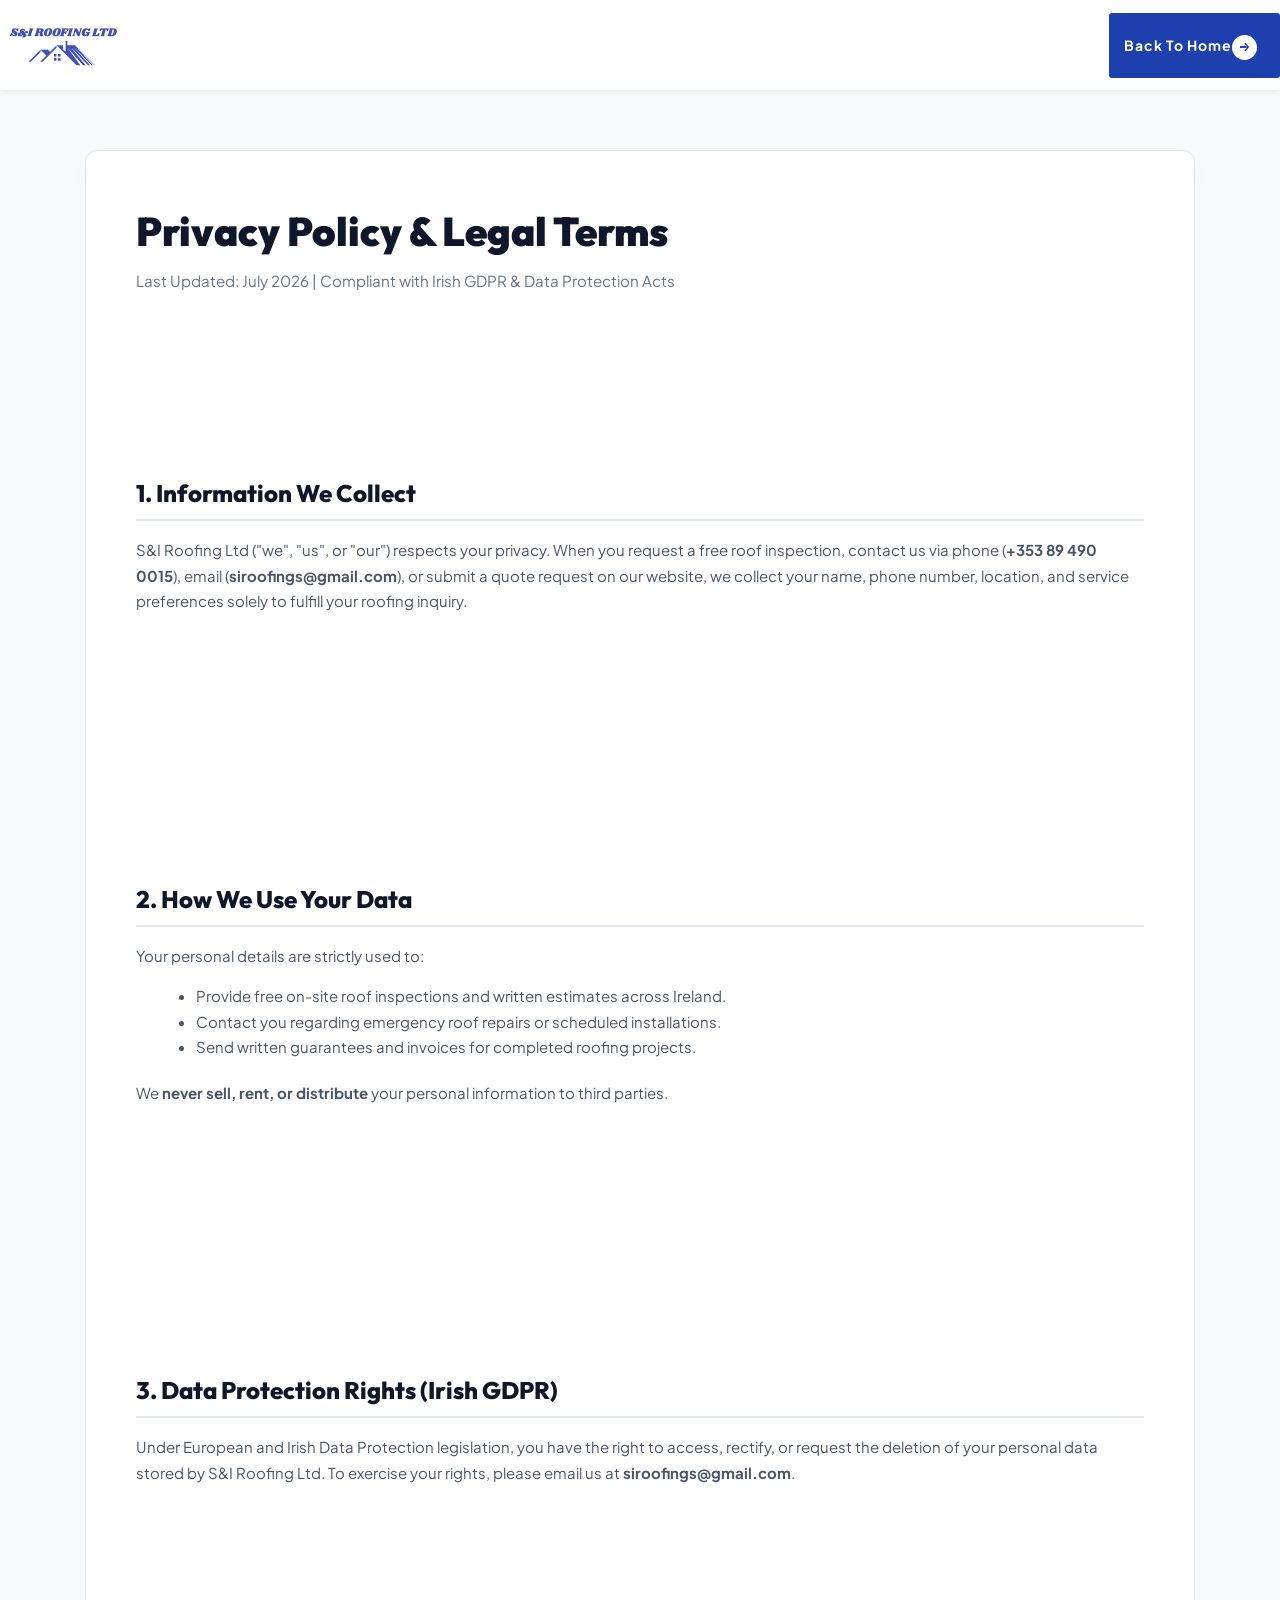
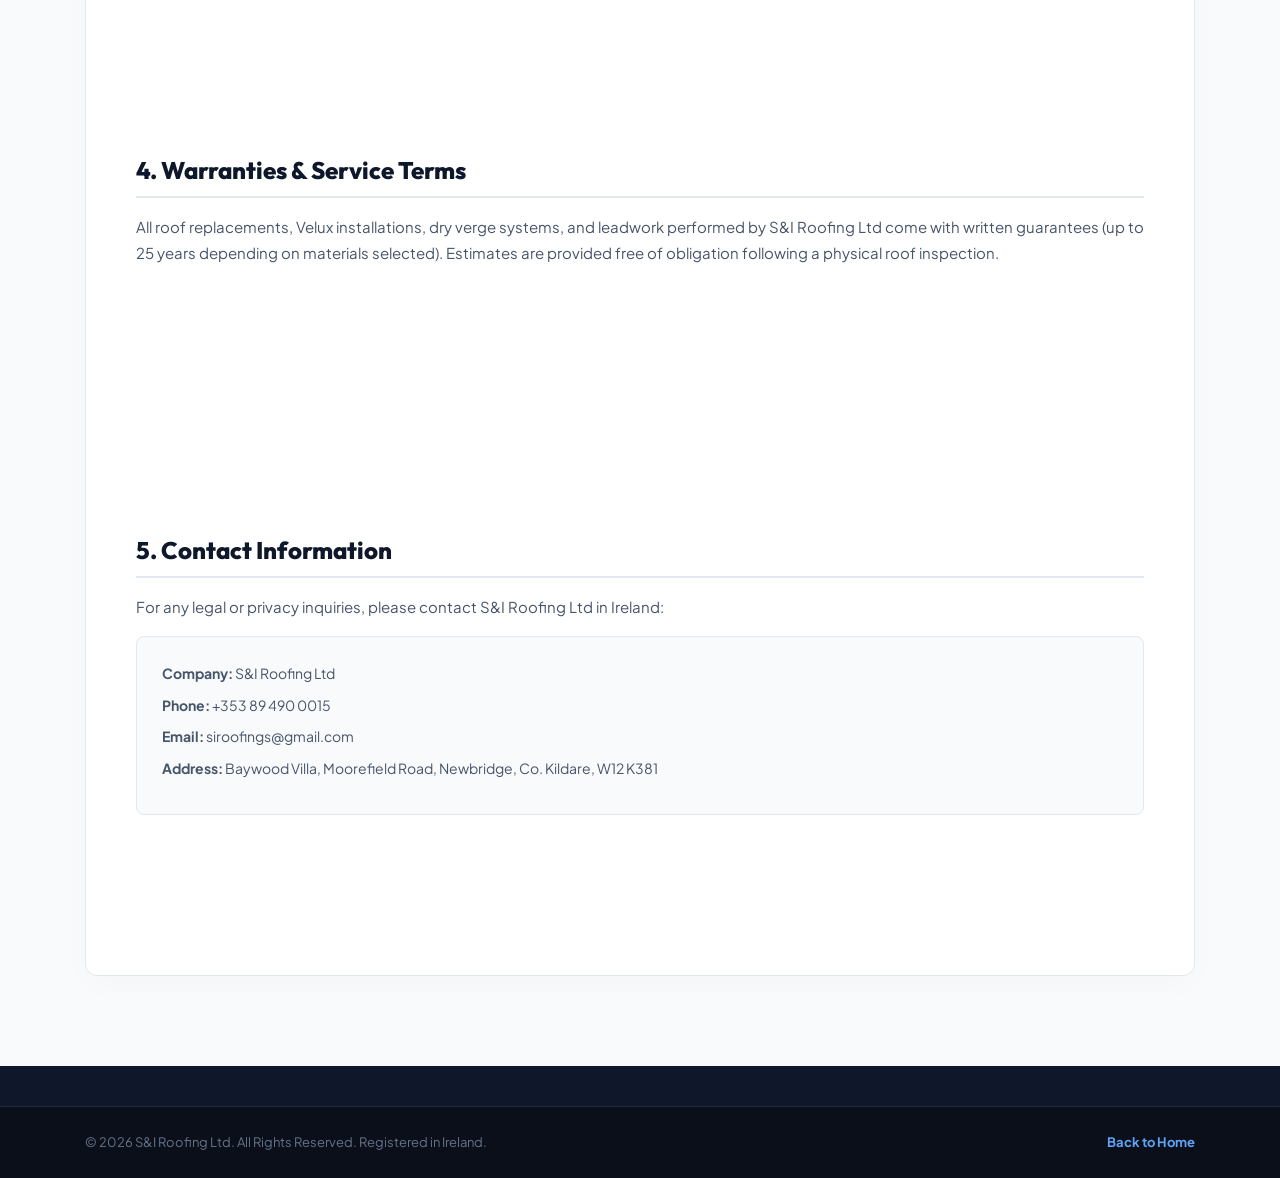
==== commit 633ac5dc: "Implement interactive scroll spy navigation and integrate actual portfolio images using macOS Vision" ====
--- a/privacy.html
+++ b/privacy.html
@@ -135,7 +135,7 @@
             <p><strong>Company:</strong> S&amp;I Roofing Ltd</p>
             <p><strong>Phone:</strong> +353 89 490 0015</p>
             <p><strong>Email:</strong> siroofings@gmail.com</p>
-            <p><strong>Region:</strong> Dublin, Cork, Limerick, Galway, Ireland 🇮🇪</p>
+            <p><strong>Address:</strong> Baywood Villa, Moorefield Road, Newbridge, Co. Kildare, W12 K381</p>
           </div>
         </section>
       </div>
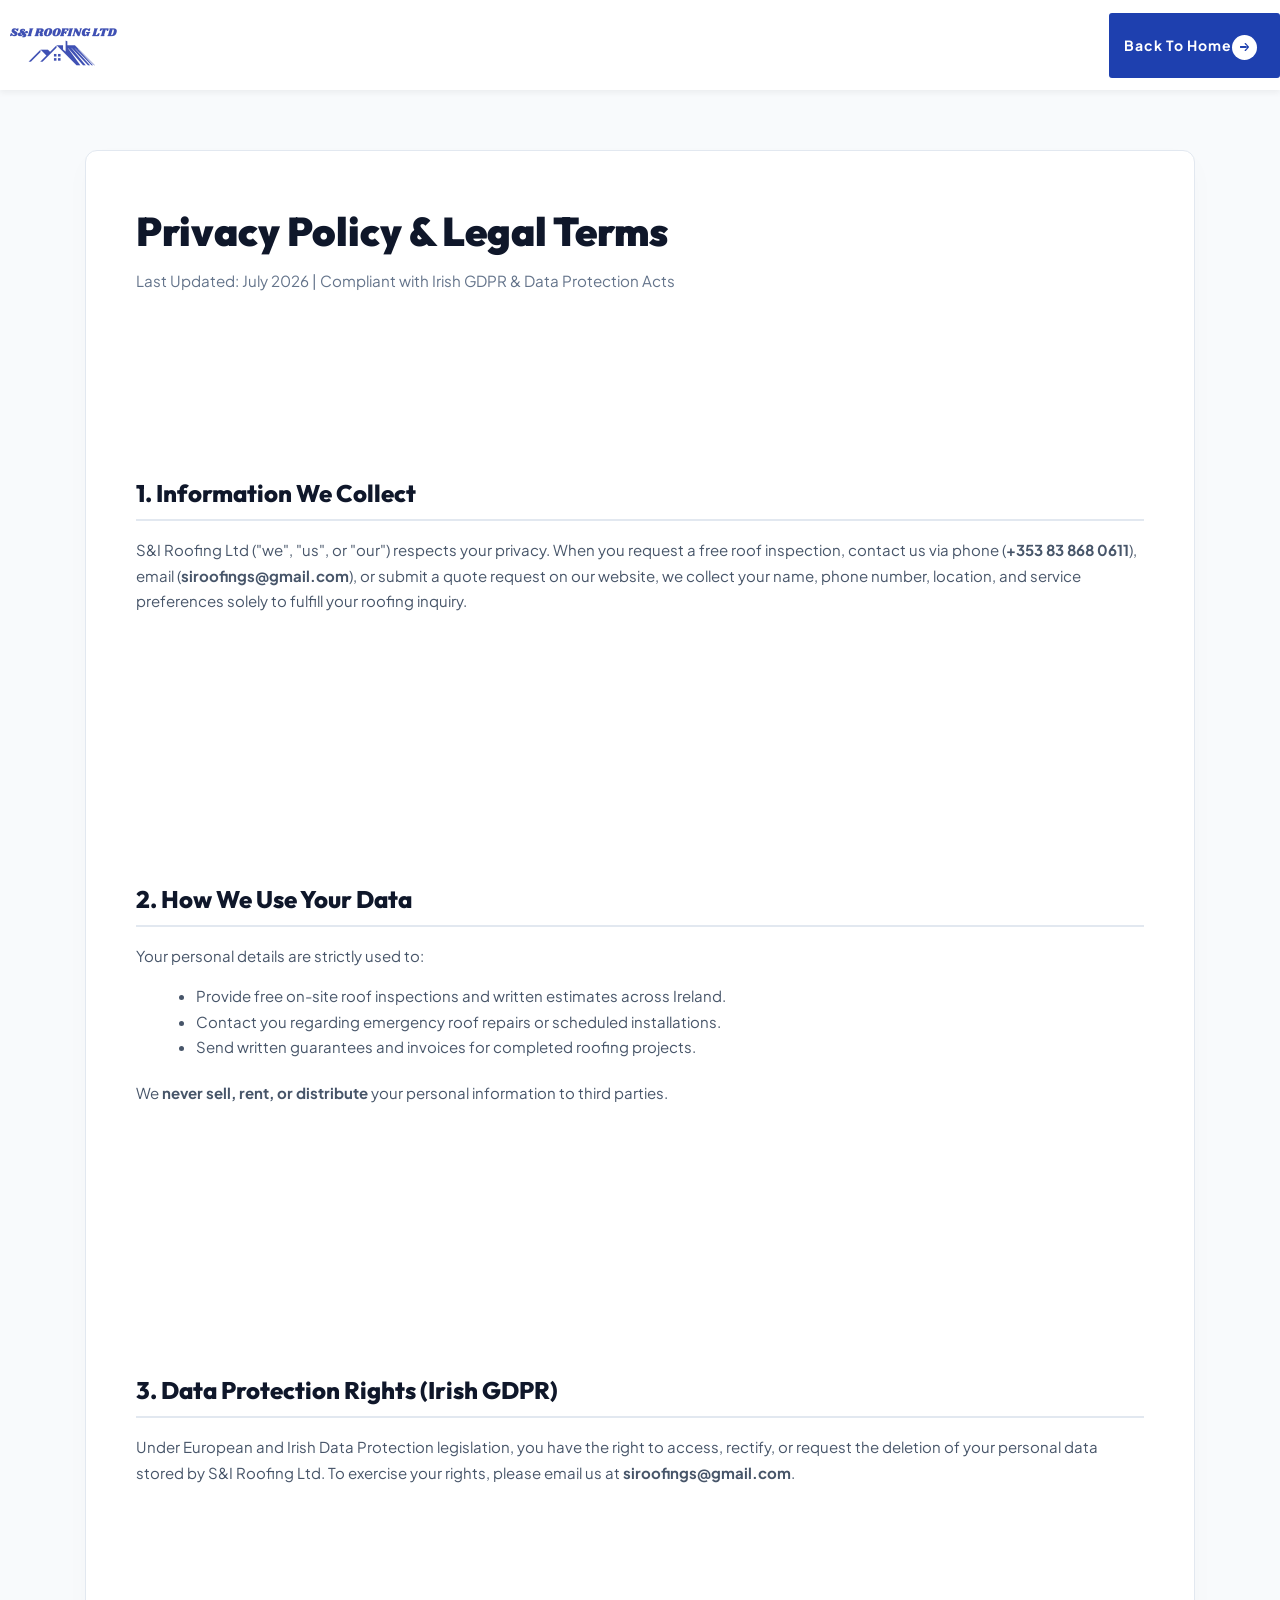
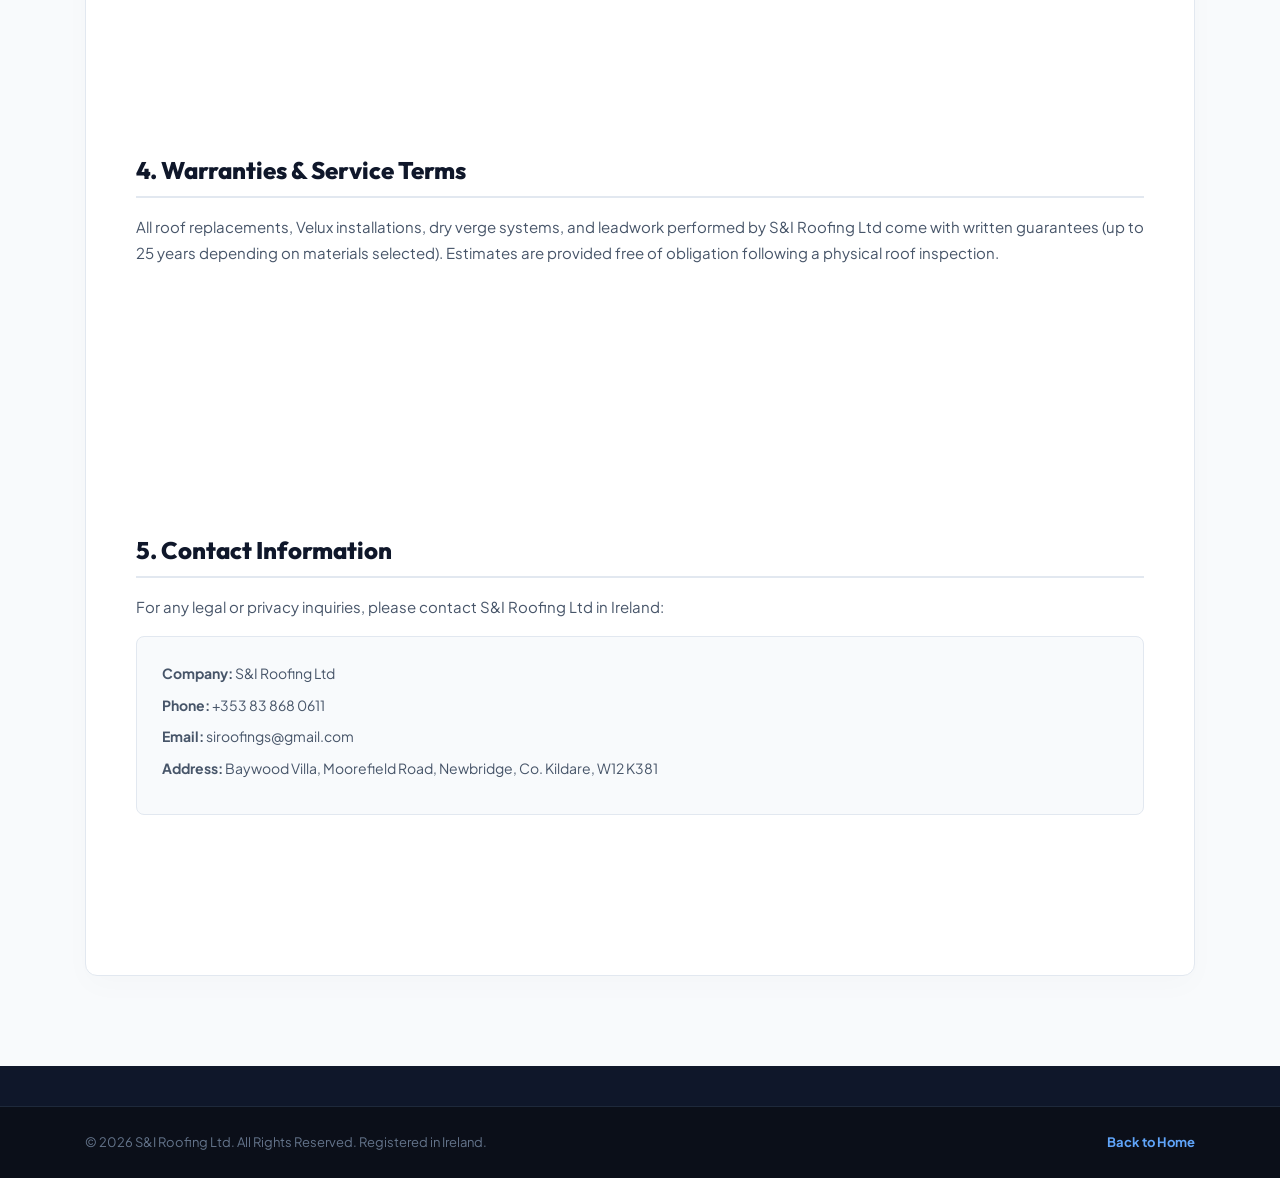
==== commit b45f8182: "Update phone number to +353 83 868 0611 across index.html and privacy.html" ====
--- a/privacy.html
+++ b/privacy.html
@@ -104,7 +104,7 @@
 
         <section class="legal-section">
           <h2>1. Information We Collect</h2>
-          <p>S&amp;I Roofing Ltd ("we", "us", or "our") respects your privacy. When you request a free roof inspection, contact us via phone (<strong>+353 89 490 0015</strong>), email (<strong>siroofings@gmail.com</strong>), or submit a quote request on our website, we collect your name, phone number, location, and service preferences solely to fulfill your roofing inquiry.</p>
+          <p>S&amp;I Roofing Ltd ("we", "us", or "our") respects your privacy. When you request a free roof inspection, contact us via phone (<strong>+353 83 868 0611</strong>), email (<strong>siroofings@gmail.com</strong>), or submit a quote request on our website, we collect your name, phone number, location, and service preferences solely to fulfill your roofing inquiry.</p>
         </section>
 
         <section class="legal-section">
@@ -133,7 +133,7 @@
           <p>For any legal or privacy inquiries, please contact S&amp;I Roofing Ltd in Ireland:</p>
           <div class="legal-contact-card">
             <p><strong>Company:</strong> S&amp;I Roofing Ltd</p>
-            <p><strong>Phone:</strong> +353 89 490 0015</p>
+            <p><strong>Phone:</strong> +353 83 868 0611</p>
             <p><strong>Email:</strong> siroofings@gmail.com</p>
             <p><strong>Address:</strong> Baywood Villa, Moorefield Road, Newbridge, Co. Kildare, W12 K381</p>
           </div>
